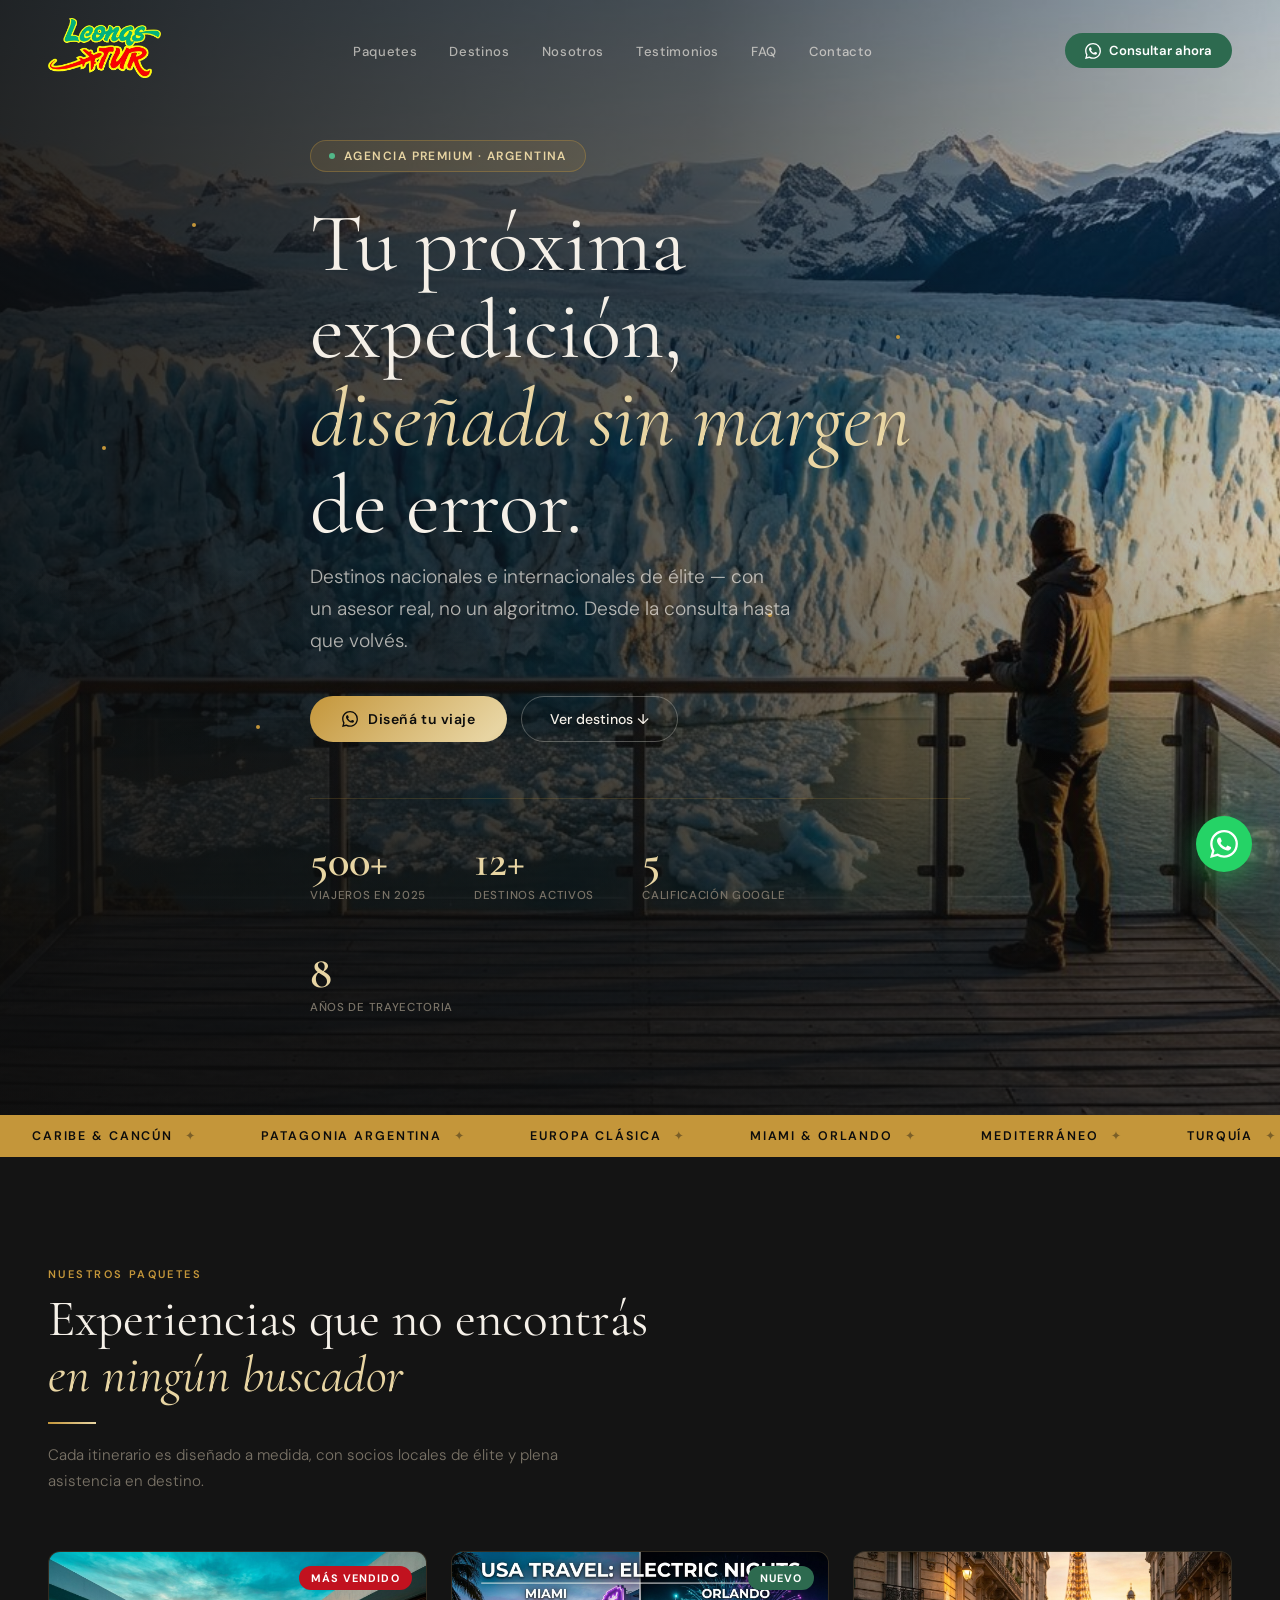
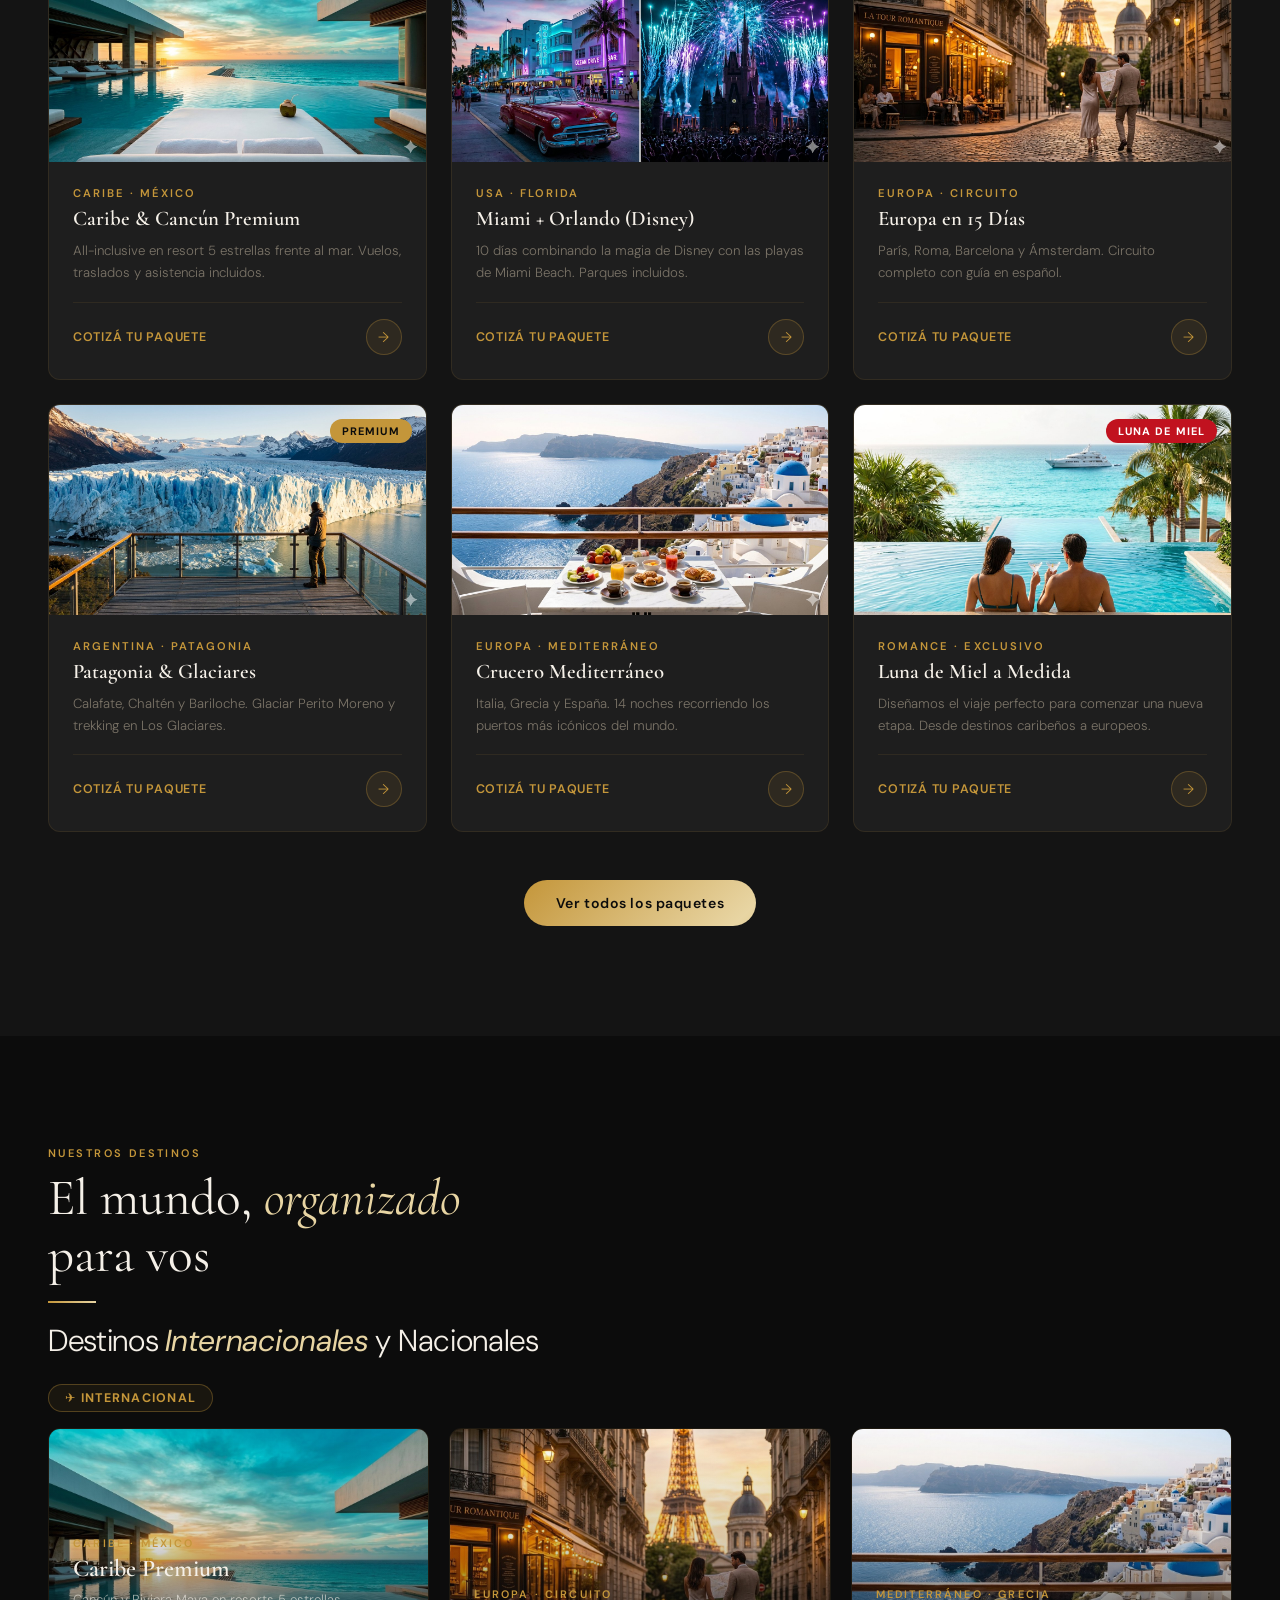
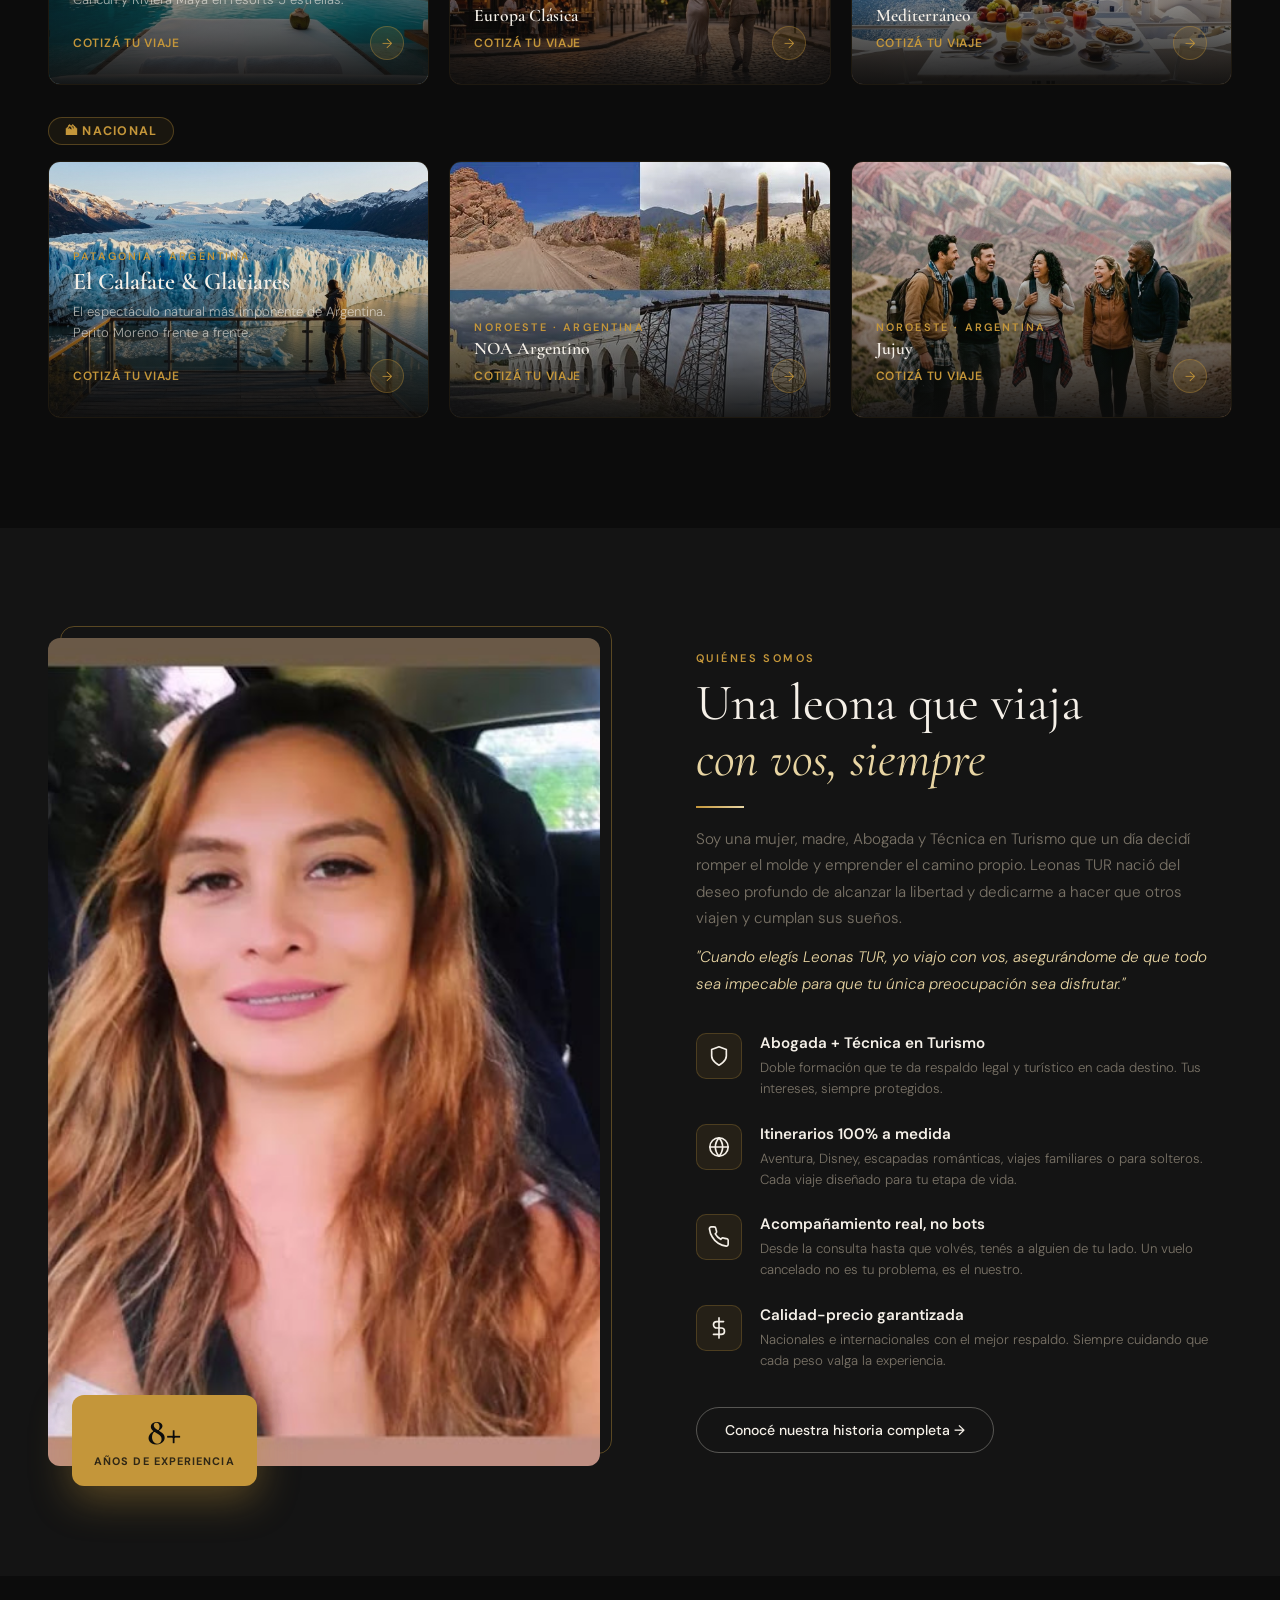
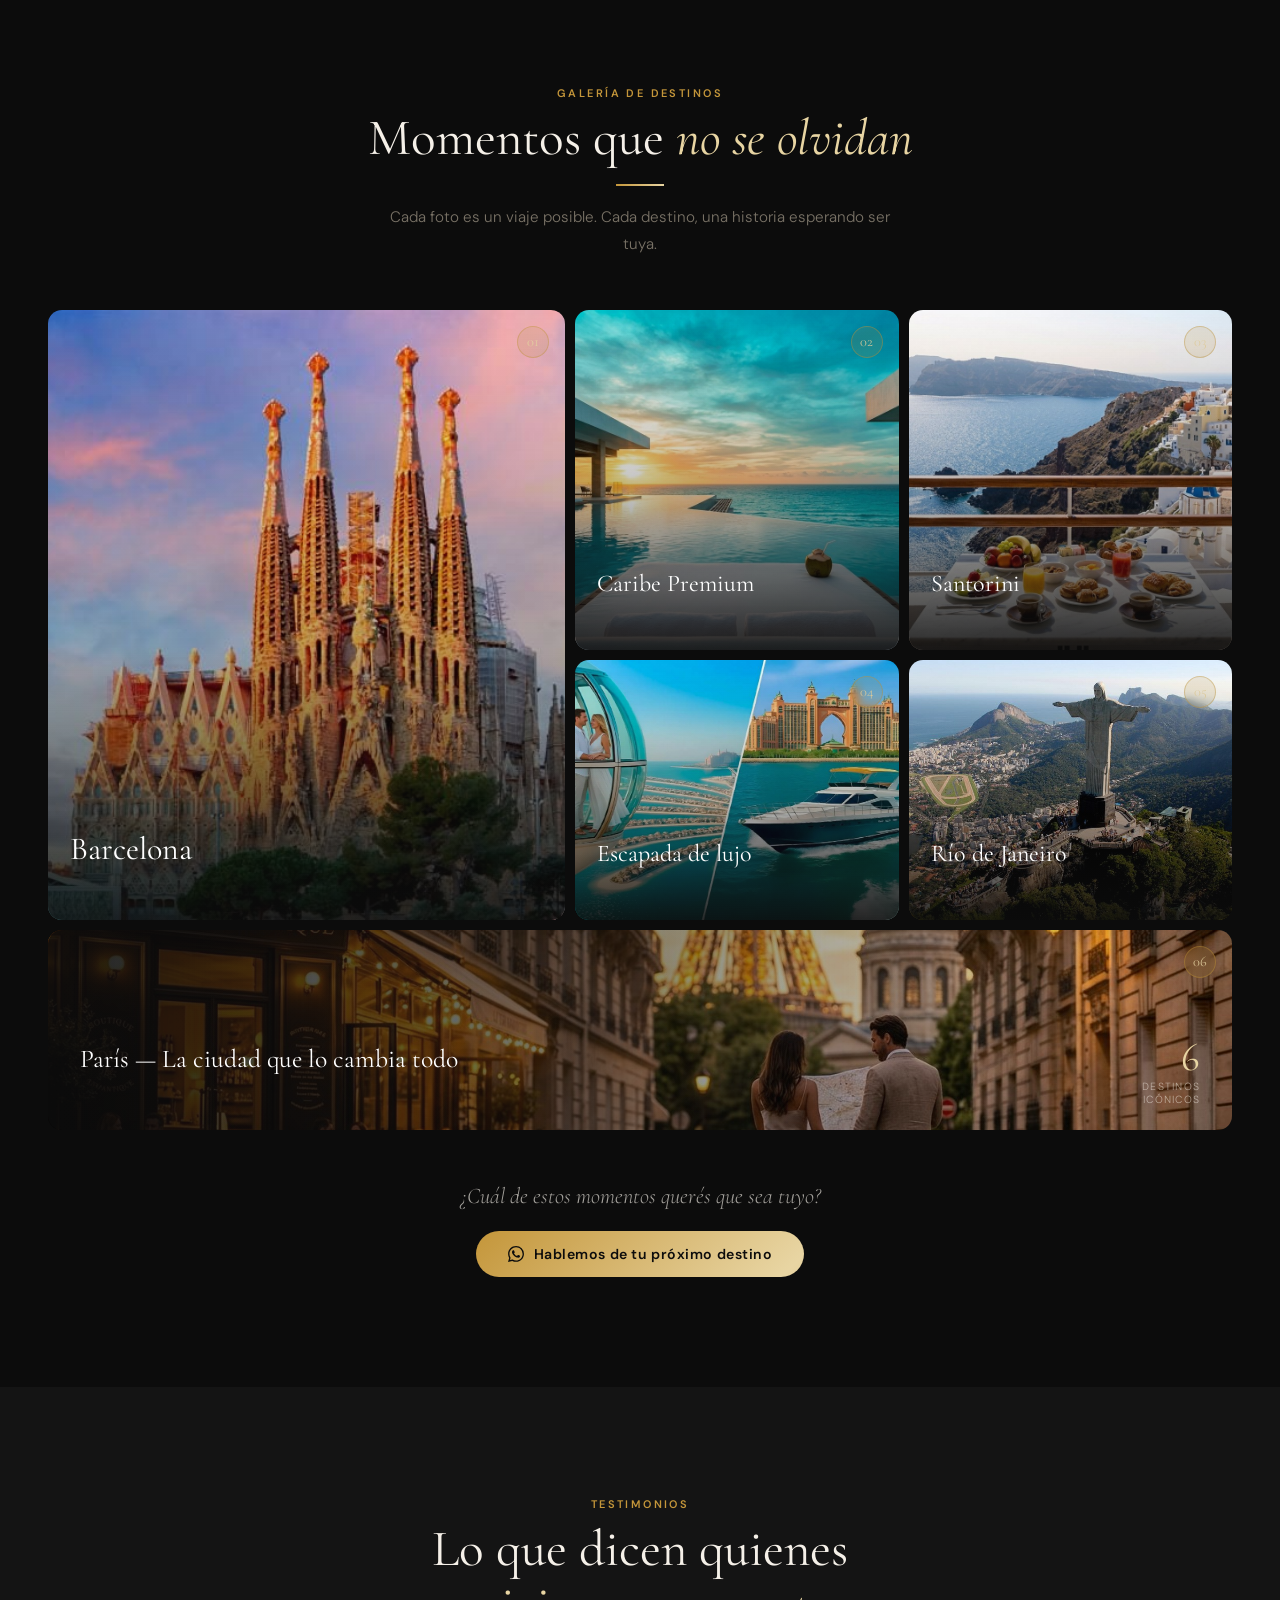
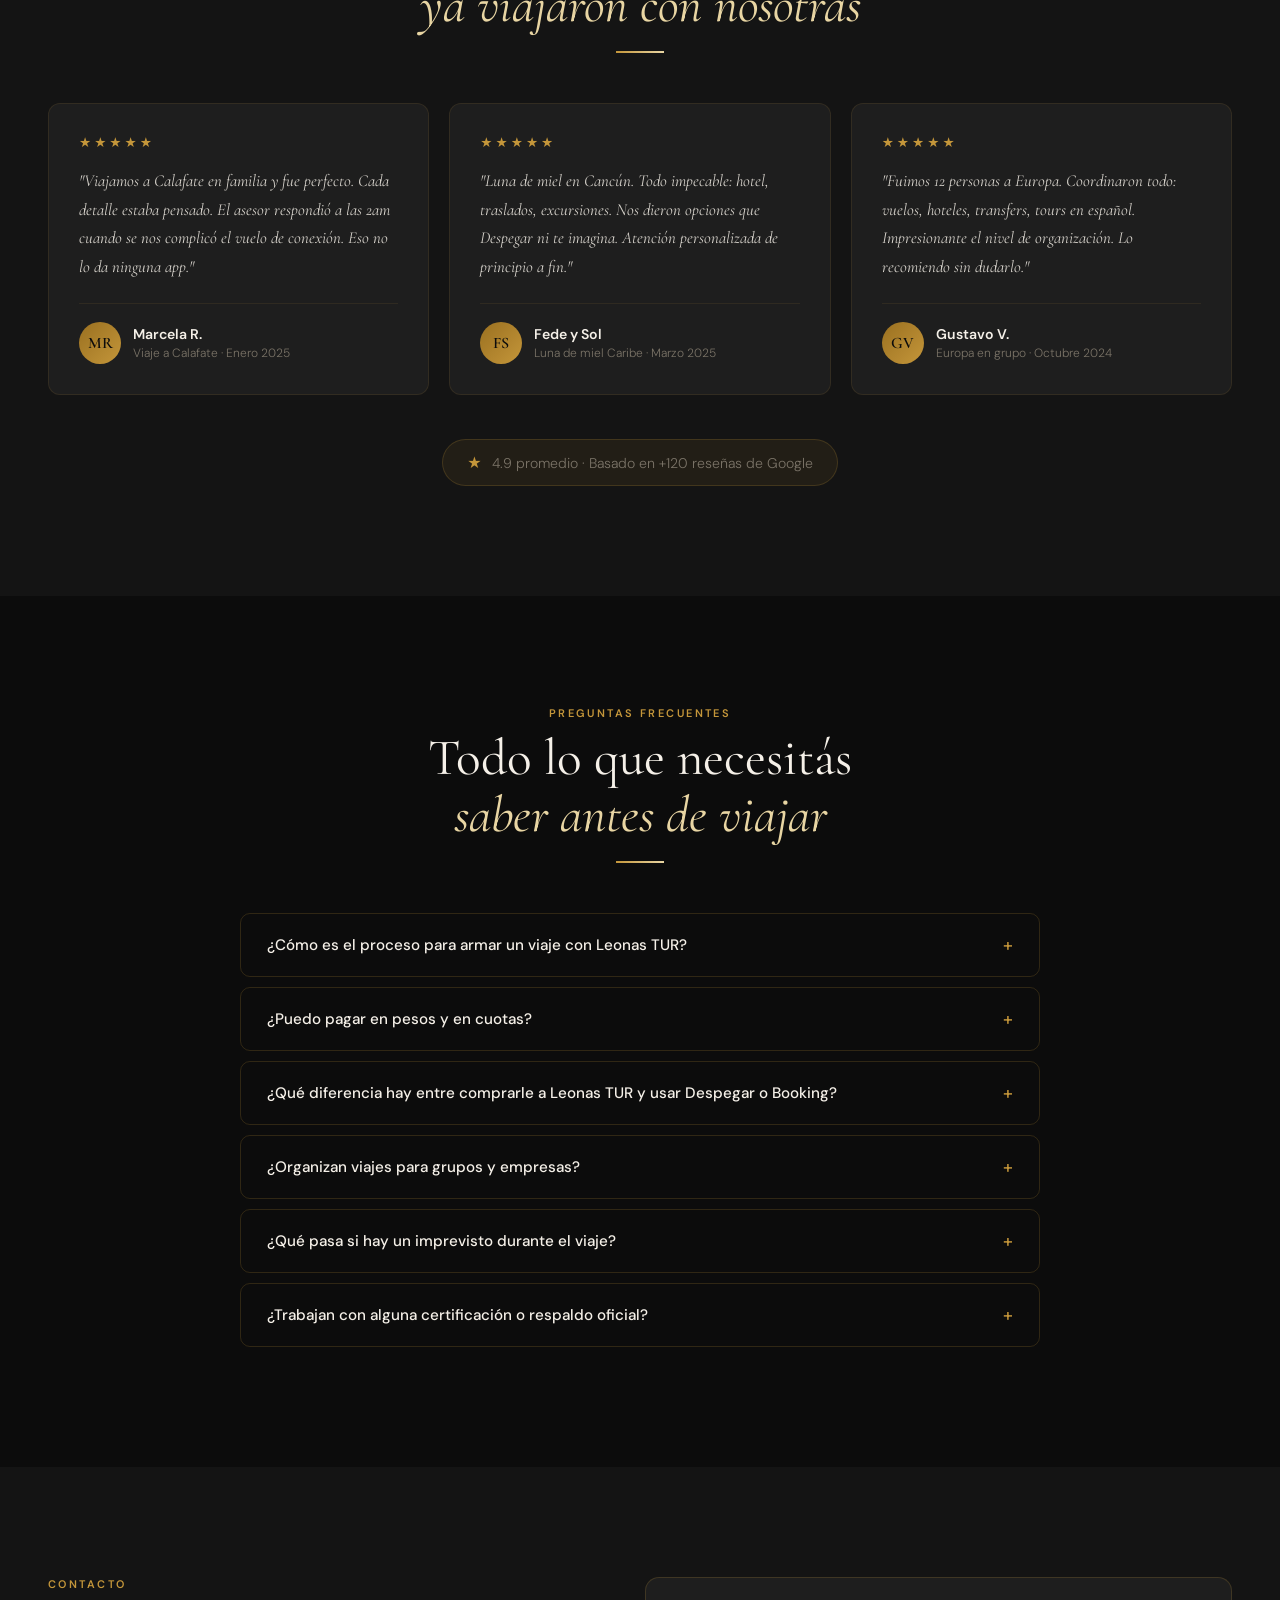
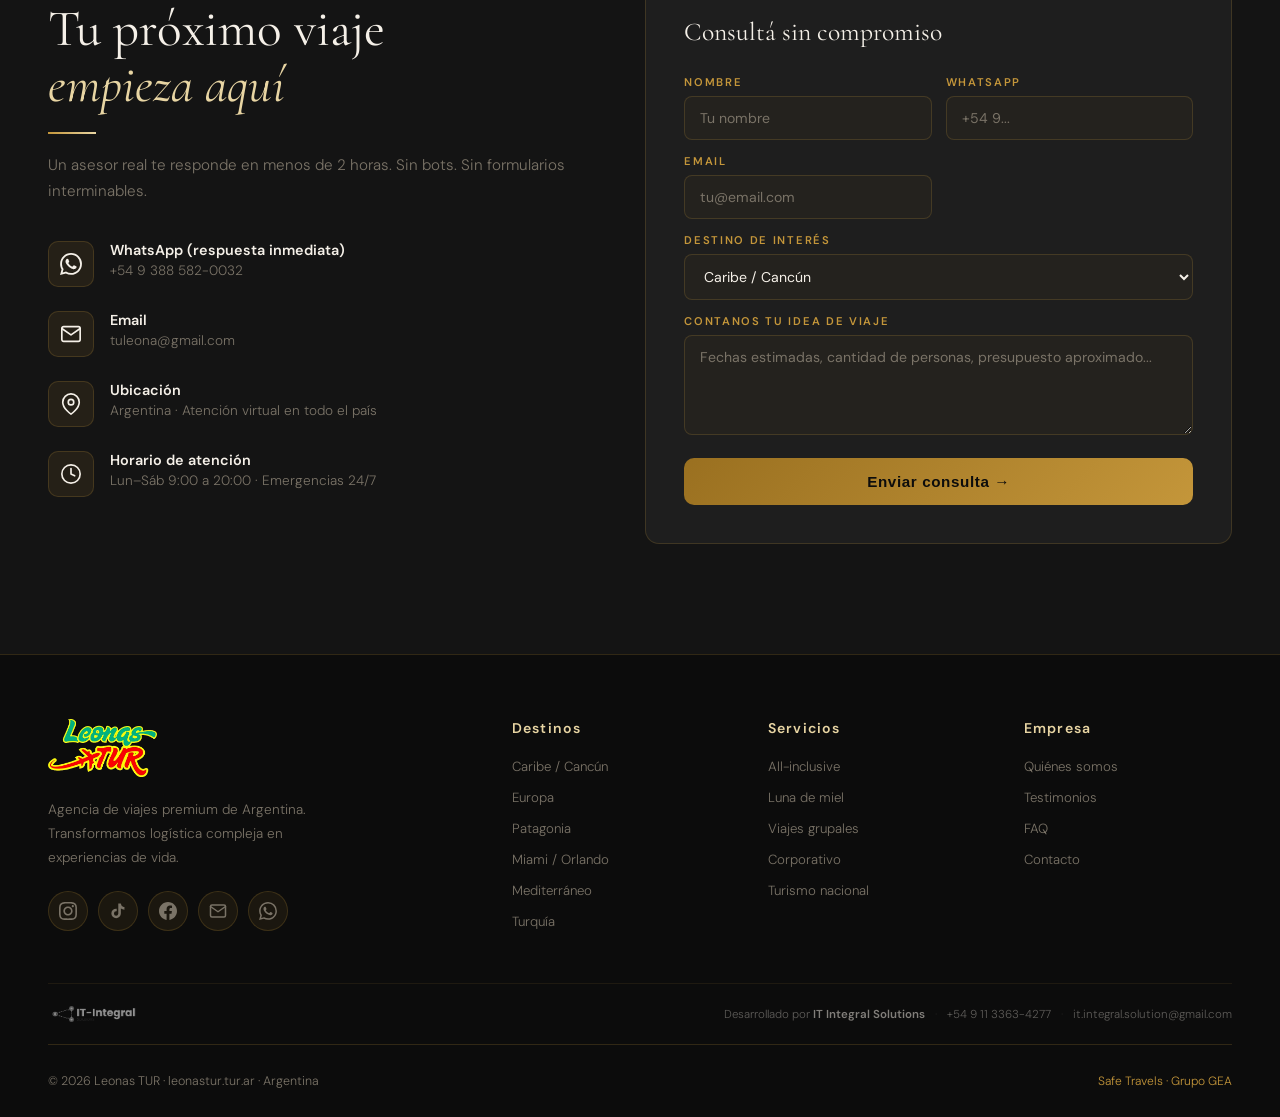
==== index.html @ 897a33dc "Destinos: renombrar Salta a NOA Argentino" ====
<!DOCTYPE html>
<html lang="es">
<head>
<meta charset="UTF-8"/>
<meta name="viewport" content="width=device-width,initial-scale=1.0"/>
<title>Leonas TUR | Agencia de Viajes Premium</title>
<link rel="preconnect" href="https://fonts.googleapis.com">
<link href="https://fonts.googleapis.com/css2?family=Cormorant+Garamond:ital,wght@0,400;0,600;1,400&family=DM+Sans:wght@300;400;500;600&display=swap" rel="stylesheet"/>
<link rel="stylesheet" href="css/style.css"/>
<!-- ═══════════════════════════════════════════════════════════
     GOOGLE ANALYTICS 4
     1. Creá tu propiedad en analytics.google.com
     2. Reemplazá G-XXXXXXXXXX con tu Measurement ID (aparece en
        Admin > Data Streams > Web > Measurement ID)
═══════════════════════════════════════════════════════════ -->
<script async src="https://www.googletagmanager.com/gtag/js?id=G-XXXXXXXXXX"></script>
<script>
  window.dataLayer = window.dataLayer || [];
  function gtag(){dataLayer.push(arguments);}
  gtag('js', new Date());
  gtag('config', 'G-XXXXXXXXXX', {
    page_title: 'Leonas TUR | Agencia de Viajes Premium',
    send_page_view: true,
    linker: { domains: ['wa.me'] }
  });
</script>
</head>
<body>

<!-- NAV -->
<nav id="nav">
  <div class="container">
    <div class="nav-in">
      <a href="#hero" class="nav-logo">
        <img src="assets/images/logo.png" alt="Leonas TUR"/>
      </a>
      <ul class="nav-links">
        <li><a href="#paquetes">Paquetes</a></li>
        <li><a href="#destinos">Destinos</a></li>
        <li><a href="#nosotros">Nosotros</a></li>
        <li><a href="#testimonios">Testimonios</a></li>
        <li><a href="#faq">FAQ</a></li>
        <li><a href="#contacto">Contacto</a></li>
      </ul>
      <a href="https://wa.me/5493885820032" class="nav-wa" target="_blank" onclick="return openWhatsApp('', 'nav')">
        <svg width="16" height="16" viewBox="0 0 24 24" fill="currentColor"><path d="M17.472 14.382c-.297-.149-1.758-.867-2.03-.967-.273-.099-.471-.148-.67.15-.197.297-.767.966-.94 1.164-.173.199-.347.223-.644.075-.297-.15-1.255-.463-2.39-1.475-.883-.788-1.48-1.761-1.653-2.059-.173-.297-.018-.458.13-.606.134-.133.298-.347.446-.52.149-.174.198-.298.298-.497.099-.198.05-.371-.025-.52-.075-.149-.669-1.612-.916-2.207-.242-.579-.487-.5-.669-.51-.173-.008-.371-.01-.57-.01-.198 0-.52.074-.792.372-.272.297-1.04 1.016-1.04 2.479 0 1.462 1.065 2.875 1.213 3.074.149.198 2.096 3.2 5.077 4.487.709.306 1.262.489 1.694.625.712.227 1.36.195 1.871.118.571-.085 1.758-.719 2.006-1.413.248-.694.248-1.289.173-1.413-.074-.124-.272-.198-.57-.347m-5.421 7.403h-.004a9.87 9.87 0 01-5.031-1.378l-.361-.214-3.741.982.998-3.648-.235-.374a9.86 9.86 0 01-1.51-5.26c.001-5.45 4.436-9.884 9.888-9.884 2.64 0 5.122 1.03 6.988 2.898a9.825 9.825 0 012.893 6.994c-.003 5.45-4.437 9.884-9.885 9.884m8.413-18.297A11.815 11.815 0 0012.05 0C5.495 0 .16 5.335.157 11.892c0 2.096.547 4.142 1.588 5.945L.057 24l6.305-1.654a11.882 11.882 0 005.683 1.448h.005c6.554 0 11.89-5.335 11.893-11.893a11.821 11.821 0 00-3.48-8.413Z"/></svg>
        Consultar ahora
      </a>
      <div class="burger" onclick="toggleMenu()"><span></span><span></span><span></span></div>
    </div>
  </div>
</nav>

<!-- HERO -->
<section id="hero">
  <div class="hero-bg">
    <img src="assets/images/hero/perito-moreno.png" alt="Glaciar Perito Moreno, Patagonia"/>
  </div>
  <div class="hero-veil"></div>
  <div class="hero-veil2"></div>

  <!-- Decorative particles -->
  <div class="hero-particle" style="top:20%;left:15%;--dur:5s;--delay:0s;"></div>
  <div class="hero-particle" style="top:40%;left:8%;--dur:7s;--delay:1s;"></div>
  <div class="hero-particle" style="top:65%;left:20%;--dur:6s;--delay:2s;"></div>
  <div class="hero-particle" style="top:30%;left:70%;--dur:8s;--delay:0.5s;"></div>
  <div class="hero-particle" style="top:55%;left:60%;--dur:5.5s;--delay:3s;"></div>
  <div class="container">
    <div class="hero-content">
      <div class="hero-badge fade-up">
        <span class="badge-dot"></span>
        Agencia premium · Argentina
      </div>
      <h1 class="hero-title fade-up d1">
        Tu próxima expedición,<br><em>diseñada sin margen</em><br>de error.
      </h1>
      <p class="hero-slogan fade-up d2">
        Destinos nacionales e internacionales de élite — con un asesor real, no un algoritmo. Desde la consulta hasta que volvés.
      </p>
      <div class="hero-btns fade-up d3">
        <a href="https://wa.me/5493885820032" class="btn-gold" target="_blank" onclick="return openWhatsApp('Hola! Quiero diseñar mi viaje', 'hero')">
          <svg width="16" height="16" viewBox="0 0 24 24" fill="currentColor"><path d="M17.472 14.382c-.297-.149-1.758-.867-2.03-.967-.273-.099-.471-.148-.67.15-.197.297-.767.966-.94 1.164-.173.199-.347.223-.644.075-.297-.15-1.255-.463-2.39-1.475-.883-.788-1.48-1.761-1.653-2.059-.173-.297-.018-.458.13-.606.134-.133.298-.347.446-.52.149-.174.198-.298.298-.497.099-.198.05-.371-.025-.52-.075-.149-.669-1.612-.916-2.207-.242-.579-.487-.5-.669-.51-.173-.008-.371-.01-.57-.01-.198 0-.52.074-.792.372-.272.297-1.04 1.016-1.04 2.479 0 1.462 1.065 2.875 1.213 3.074.149.198 2.096 3.2 5.077 4.487.709.306 1.262.489 1.694.625.712.227 1.36.195 1.871.118.571-.085 1.758-.719 2.006-1.413.248-.694.248-1.289.173-1.413-.074-.124-.272-.198-.57-.347m-5.421 7.403h-.004a9.87 9.87 0 01-5.031-1.378l-.361-.214-3.741.982.998-3.648-.235-.374a9.86 9.86 0 01-1.51-5.26c.001-5.45 4.436-9.884 9.888-9.884 2.64 0 5.122 1.03 6.988 2.898a9.825 9.825 0 012.893 6.994c-.003 5.45-4.437 9.884-9.885 9.884m8.413-18.297A11.815 11.815 0 0012.05 0C5.495 0 .16 5.335.157 11.892c0 2.096.547 4.142 1.588 5.945L.057 24l6.305-1.654a11.882 11.882 0 005.683 1.448h.005c6.554 0 11.89-5.335 11.893-11.893a11.821 11.821 0 00-3.48-8.413Z"/></svg>
          Diseñá tu viaje
        </a>
        <a href="#destinos" class="btn-ghost">Ver destinos &darr;</a>
      </div>
      <div class="hero-stats fade-up d4">
        <div><div class="stat-n">500+</div><div class="stat-l">Viajeros en 2025</div></div>
        <div><div class="stat-n">12+</div><div class="stat-l">Destinos activos</div></div>
        <div><div class="stat-n">4.9</div><div class="stat-l">Calificación Google</div></div>
        <div><div class="stat-n">8</div><div class="stat-l">Años de trayectoria</div></div>
      </div>
    </div>
  </div>
</section>

<!-- TICKER -->
<div class="ticker-wrap" aria-hidden="true">
  <div class="ticker-inner">
    <span class="ticker-item">Caribe &amp; Cancún <span class="ticker-sep">✦</span></span>
    <span class="ticker-item">Patagonia Argentina <span class="ticker-sep">✦</span></span>
    <span class="ticker-item">Europa Clásica <span class="ticker-sep">✦</span></span>
    <span class="ticker-item">Miami &amp; Orlando <span class="ticker-sep">✦</span></span>
    <span class="ticker-item">Mediterráneo <span class="ticker-sep">✦</span></span>
    <span class="ticker-item">Turquía <span class="ticker-sep">✦</span></span>
    <span class="ticker-item">Salta &amp; NOA <span class="ticker-sep">✦</span></span>
    <span class="ticker-item">Luna de miel <span class="ticker-sep">✦</span></span>
    <span class="ticker-item">Caribe &amp; Cancún <span class="ticker-sep">✦</span></span>
    <span class="ticker-item">Patagonia Argentina <span class="ticker-sep">✦</span></span>
    <span class="ticker-item">Europa Clásica <span class="ticker-sep">✦</span></span>
    <span class="ticker-item">Miami &amp; Orlando <span class="ticker-sep">✦</span></span>
    <span class="ticker-item">Mediterráneo <span class="ticker-sep">✦</span></span>
    <span class="ticker-item">Turquía <span class="ticker-sep">✦</span></span>
    <span class="ticker-item">Salta &amp; NOA <span class="ticker-sep">✦</span></span>
    <span class="ticker-item">Luna de miel <span class="ticker-sep">✦</span></span>
  </div>
</div>

<!-- PAQUETES -->
<section id="paquetes">
  <div class="container">
    <div class="fade-up">
      <span class="eyebrow">Nuestros paquetes</span>
      <h2 class="sec-title">Experiencias que no encontrás<br><em>en ningún buscador</em></h2>
      <div class="gold-line"></div>
      <p class="sec-sub">Cada itinerario es diseñado a medida, con socios locales de élite y plena asistencia en destino.</p>
    </div>
    <div class="pkg-grid">

      <div class="pkg-card fade-up d1">
        <div class="pkg-img">
          <img src="assets/images/paquetes/paquete-caribe.png" alt="Caribe Cancún"/>
          <div class="pkg-top-line"></div>
          <div class="pkg-badge badge-hot">Más vendido</div>
        </div>
        <div class="pkg-body">
          <div class="pkg-region">Caribe · México</div>
          <div class="pkg-name">Caribe &amp; Cancún Premium</div>
          <div class="pkg-desc">All-inclusive en resort 5 estrellas frente al mar. Vuelos, traslados y asistencia incluidos.</div>
          <div class="pkg-footer">
            <span class="pkg-cta-label">Cotizá tu paquete</span>
            <div class="pkg-link" onclick="document.getElementById('contacto').scrollIntoView({behavior:'smooth'})">→</div>
          </div>
        </div>
      </div>

      <div class="pkg-card fade-up d2">
        <div class="pkg-img">
          <img src="assets/images/paquetes/paquete-miami-orlando.png" alt="Miami Orlando"/>
          <div class="pkg-top-line"></div>
          <div class="pkg-badge badge-new">Nuevo</div>
        </div>
        <div class="pkg-body">
          <div class="pkg-region">USA · Florida</div>
          <div class="pkg-name">Miami + Orlando (Disney)</div>
          <div class="pkg-desc">10 días combinando la magia de Disney con las playas de Miami Beach. Parques incluidos.</div>
          <div class="pkg-footer">
            <span class="pkg-cta-label">Cotizá tu paquete</span>
            <div class="pkg-link" onclick="document.getElementById('contacto').scrollIntoView({behavior:'smooth'})">→</div>
          </div>
        </div>
      </div>

      <div class="pkg-card fade-up d3">
        <div class="pkg-img">
          <img src="assets/images/paquetes/paquete-europa.png" alt="Europa París"/>
          <div class="pkg-top-line"></div>
        </div>
        <div class="pkg-body">
          <div class="pkg-region">Europa · Circuito</div>
          <div class="pkg-name">Europa en 15 Días</div>
          <div class="pkg-desc">París, Roma, Barcelona y Ámsterdam. Circuito completo con guía en español.</div>
          <div class="pkg-footer">
            <span class="pkg-cta-label">Cotizá tu paquete</span>
            <div class="pkg-link" onclick="document.getElementById('contacto').scrollIntoView({behavior:'smooth'})">→</div>
          </div>
        </div>
      </div>

      <div class="pkg-card fade-up">
        <div class="pkg-img">
          <img src="assets/images/paquetes/paquete-patagonia.png" alt="Patagonia Calafate"/>
          <div class="pkg-top-line"></div>
          <div class="pkg-badge badge-prem">Premium</div>
        </div>
        <div class="pkg-body">
          <div class="pkg-region">Argentina · Patagonia</div>
          <div class="pkg-name">Patagonia &amp; Glaciares</div>
          <div class="pkg-desc">Calafate, Chaltén y Bariloche. Glaciar Perito Moreno y trekking en Los Glaciares.</div>
          <div class="pkg-footer">
            <span class="pkg-cta-label">Cotizá tu paquete</span>
            <div class="pkg-link" onclick="document.getElementById('contacto').scrollIntoView({behavior:'smooth'})">→</div>
          </div>
        </div>
      </div>

      <div class="pkg-card fade-up d2">
        <div class="pkg-img">
          <img src="assets/images/paquetes/paquete-mediterraneo.png" alt="Crucero Mediterráneo Santorini"/>
          <div class="pkg-top-line"></div>
        </div>
        <div class="pkg-body">
          <div class="pkg-region">Europa · Mediterráneo</div>
          <div class="pkg-name">Crucero Mediterráneo</div>
          <div class="pkg-desc">Italia, Grecia y España. 14 noches recorriendo los puertos más icónicos del mundo.</div>
          <div class="pkg-footer">
            <span class="pkg-cta-label">Cotizá tu paquete</span>
            <div class="pkg-link" onclick="document.getElementById('contacto').scrollIntoView({behavior:'smooth'})">→</div>
          </div>
        </div>
      </div>

      <div class="pkg-card fade-up d3">
        <div class="pkg-img">
          <img src="assets/images/paquetes/paquete-luna-de-miel.png" alt="Luna de miel Caribe"/>
          <div class="pkg-top-line"></div>
          <div class="pkg-badge badge-hot">Luna de miel</div>
        </div>
        <div class="pkg-body">
          <div class="pkg-region">Romance · Exclusivo</div>
          <div class="pkg-name">Luna de Miel a Medida</div>
          <div class="pkg-desc">Diseñamos el viaje perfecto para comenzar una nueva etapa. Desde destinos caribeños a europeos.</div>
          <div class="pkg-footer">
            <span class="pkg-cta-label">Cotizá tu paquete</span>
            <div class="pkg-link" onclick="document.getElementById('contacto').scrollIntoView({behavior:'smooth'})">→</div>
          </div>
        </div>
      </div>

    </div>
    <div style="text-align:center;margin-top:48px;" class="fade-up">
      <a href="https://wa.me/5493885820032" class="btn-gold" target="_blank" onclick="return openWhatsApp('Quiero ver más paquetes', 'paquetes')">Ver todos los paquetes</a>
    </div>
  </div>
</section>

<!-- DESTINOS -->
<section id="destinos">
  <div class="container">
    <div class="fade-up">
      <span class="eyebrow">Nuestros destinos</span>
      <h2 class="sec-title">El mundo, <em>organizado</em><br>para vos</h2>
      <div class="gold-line"></div>
    </div>
    <div class="dest-intro fade-up">
      <h3 class="dest-main-title">Destinos <em>Internacionales</em> y Nacionales</h3>
    </div>
    <div class="dest-section-label fade-up">
      <span class="dest-label-tag">✈ Internacional</span>
    </div>
    <div class="dest-grid fade-up">

      <!-- FILA 1: Internacional -->
      <div class="dc">
        <img class="dc-img" src="assets/images/destinos/caribe.png" alt="Caribe Cancún"/>
        <div class="dc-ov">
          <div class="dc-region">Caribe · México</div>
          <div class="dc-name">Caribe Premium</div>
          <div class="dc-desc">Cancún y Riviera Maya en resorts 5 estrellas.</div>
          <div class="dc-bot">
            <span class="dc-cta-label">Cotizá tu viaje</span>
            <div class="dc-arr">→</div>
          </div>
        </div>
      </div>
      <div class="dc">
        <img class="dc-img" src="assets/images/destinos/europa.png" alt="Europa París"/>
        <div class="dc-ov">
          <div class="dc-region">Europa · Circuito</div>
          <div class="dc-name">Europa Clásica</div>
          <div class="dc-desc">París, Roma, Barcelona. Guía en español.</div>
          <div class="dc-bot">
            <span class="dc-cta-label">Cotizá tu viaje</span>
            <div class="dc-arr">→</div>
          </div>
        </div>
      </div>
      <div class="dc">
        <img class="dc-img" src="assets/images/destinos/mediterraneo.png" alt="Mediterráneo Santorini"/>
        <div class="dc-ov">
          <div class="dc-region">Mediterráneo · Grecia</div>
          <div class="dc-name">Mediterráneo</div>
          <div class="dc-desc">Santorini, Atenas y las islas griegas.</div>
          <div class="dc-bot">
            <span class="dc-cta-label">Cotizá tu viaje</span>
            <div class="dc-arr">→</div>
          </div>
        </div>
      </div>

    </div>
    <div class="dest-section-label fade-up" style="margin-top:32px;">
      <span class="dest-label-tag">🏔 Nacional</span>
    </div>
    <div class="dest-grid fade-up">
      <!-- FILA 2: Nacional -->
      <div class="dc">
        <img class="dc-img" src="assets/images/destinos/calafate.png" alt="El Calafate Glaciares"/>
        <div class="dc-ov">
          <div class="dc-region">Patagonia · Argentina</div>
          <div class="dc-name">El Calafate &amp; Glaciares</div>
          <div class="dc-desc">El espectáculo natural más imponente de Argentina. Perito Moreno frente a frente.</div>
          <div class="dc-bot">
            <span class="dc-cta-label">Cotizá tu viaje</span>
            <div class="dc-arr">→</div>
          </div>
        </div>
      </div>
      <div class="dc">
        <img class="dc-img" src="assets/images/destinos/salta.png" alt="Salta"/>
        <div class="dc-ov">
          <div class="dc-region">Noroeste · Argentina</div>
          <div class="dc-name">NOA Argentino</div>
          <div class="dc-desc">Quebradas, viñedos de altura, ciudades coloniales y el Tren a las Nubes.</div>
          <div class="dc-bot">
            <span class="dc-cta-label">Cotizá tu viaje</span>
            <div class="dc-arr">→</div>
          </div>
        </div>
      </div>
      <div class="dc">
        <img class="dc-img" src="assets/images/destinos/jujuy.png" alt="Jujuy Quebrada de Humahuaca"/>
        <div class="dc-ov">
          <div class="dc-region">Noroeste · Argentina</div>
          <div class="dc-name">Jujuy</div>
          <div class="dc-desc">Quebrada de Humahuaca, Purmamarca y las Salinas Grandes. Patrimonio UNESCO.</div>
          <div class="dc-bot">
            <span class="dc-cta-label">Cotizá tu viaje</span>
            <div class="dc-arr">→</div>
          </div>
        </div>
      </div>

    </div>
  </div>
</section>

<!-- NOSOTROS -->
<section id="nosotros">
  <div class="container">
    <div class="about-grid">
      <div class="about-img-wrap fade-up">
        <img class="about-img" src="assets/images/equipo/euge-real.png" alt="Fundadora de Leonas TUR"/>
        <div class="about-frame"></div>
        <div class="about-badge">
          <div class="about-badge-n">8+</div>
          <div class="about-badge-l">Años de experiencia</div>
        </div>
      </div>
      <div class="about-content fade-up d2">
        <span class="eyebrow">Quiénes Somos</span>
        <h2 class="sec-title">Una leona que viaja<br><em>con vos, siempre</em></h2>
        <div class="gold-line"></div>
        <p class="sec-sub">Soy una mujer, madre, Abogada y Técnica en Turismo que un día decidí romper el molde y emprender el camino propio. Leonas TUR nació del deseo profundo de alcanzar la libertad y dedicarme a hacer que otros viajen y cumplan sus sueños.</p>
        <p class="sec-sub" style="margin-top:12px;font-style:italic;color:var(--gold-lt);">"Cuando elegís Leonas TUR, yo viajo con vos, asegurándome de que todo sea impecable para que tu única preocupación sea disfrutar."</p>
        <div class="about-items">
          <div class="about-item">
            <div class="about-icon"><svg xmlns="http://www.w3.org/2000/svg" width="22" height="22" viewBox="0 0 24 24" fill="none" stroke="currentColor" stroke-width="1.8" stroke-linecap="round" stroke-linejoin="round"><path d="M12 22s8-4 8-10V5l-8-3-8 3v7c0 6 8 10 8 10z"/></svg></div>
            <div>
              <div class="about-it">Abogada + Técnica en Turismo</div>
              <div class="about-id">Doble formación que te da respaldo legal y turístico en cada destino. Tus intereses, siempre protegidos.</div>
            </div>
          </div>
          <div class="about-item">
            <div class="about-icon"><svg xmlns="http://www.w3.org/2000/svg" width="22" height="22" viewBox="0 0 24 24" fill="none" stroke="currentColor" stroke-width="1.8" stroke-linecap="round" stroke-linejoin="round"><circle cx="12" cy="12" r="10"/><line x1="2" y1="12" x2="22" y2="12"/><path d="M12 2a15.3 15.3 0 014 10 15.3 15.3 0 01-4 10 15.3 15.3 0 01-4-10 15.3 15.3 0 014-10z"/></svg></div>
            <div>
              <div class="about-it">Itinerarios 100% a medida</div>
              <div class="about-id">Aventura, Disney, escapadas románticas, viajes familiares o para solteros. Cada viaje diseñado para tu etapa de vida.</div>
            </div>
          </div>
          <div class="about-item">
            <div class="about-icon"><svg xmlns="http://www.w3.org/2000/svg" width="22" height="22" viewBox="0 0 24 24" fill="none" stroke="currentColor" stroke-width="1.8" stroke-linecap="round" stroke-linejoin="round"><path d="M22 16.92v3a2 2 0 01-2.18 2 19.79 19.79 0 01-8.63-3.07A19.5 19.5 0 014.69 12 19.79 19.79 0 011.6 3.45 2 2 0 013.58 1h3a2 2 0 012 1.72 12.84 12.84 0 00.7 2.81 2 2 0 01-.45 2.11L7.91 8.5a16 16 0 006 6l.92-.92a2 2 0 012.11-.45 12.84 12.84 0 002.81.7A2 2 0 0122 16a2 2 0 010 .92z"/></svg></div>
            <div>
              <div class="about-it">Acompañamiento real, no bots</div>
              <div class="about-id">Desde la consulta hasta que volvés, tenés a alguien de tu lado. Un vuelo cancelado no es tu problema, es el nuestro.</div>
            </div>
          </div>
          <div class="about-item">
            <div class="about-icon"><svg xmlns="http://www.w3.org/2000/svg" width="22" height="22" viewBox="0 0 24 24" fill="none" stroke="currentColor" stroke-width="1.8" stroke-linecap="round" stroke-linejoin="round"><line x1="12" y1="1" x2="12" y2="23"/><path d="M17 5H9.5a3.5 3.5 0 000 7h5a3.5 3.5 0 010 7H6"/></svg></div>
            <div>
              <div class="about-it">Calidad-precio garantizada</div>
              <div class="about-id">Nacionales e internacionales con el mejor respaldo. Siempre cuidando que cada peso valga la experiencia.</div>
            </div>
          </div>
        </div>
        <div style="margin-top:36px;">
          <a href="nosotros.html" class="btn-ghost">Conocé nuestra historia completa &rarr;</a>
        </div>
      </div>
    </div>
  </div>
</section>

<!-- GALERIA -->
<section id="galeria">
  <div class="container">
    <div class="fade-up" style="text-align:center;">
      <span class="eyebrow">Galería de destinos</span>
      <h2 class="sec-title">Momentos que <em>no se olvidan</em></h2>
      <div class="gold-line center"></div>
      <p class="sec-sub" style="margin:0 auto;text-align:center;">Cada foto es un viaje posible. Cada destino, una historia esperando ser tuya.</p>
    </div>

    <div class="gal-bento fade-up">

      <!-- CELL 1: HERO — Barcelona Sagrada Família -->
      <div class="gal-cell">
        <img class="gal-img" src="assets/images/galeria/barcelona.jpg"
             alt="Barcelona — Sagrada Família, España" loading="lazy"/>
        <div class="gal-num">01</div>
        <div class="gal-ov">
          <div>
            <div class="gal-tag">Europa · España</div>
            <div class="gal-name">Barcelona</div>
            <div class="gal-tagline">La Sagrada Família de Gaudí, el Barrio Gótico y la Barceloneta. Arte, historia y vida mediterránea en una sola ciudad.</div>
            <button class="gal-cta" onclick="document.getElementById('contacto').scrollIntoView({behavior:'smooth'})">
              Quiero conocer Barcelona <svg width="13" height="13" viewBox="0 0 24 24" fill="none" stroke="currentColor" stroke-width="2.5" stroke-linecap="round" stroke-linejoin="round"><path d="M5 12h14M12 5l7 7-7 7"/></svg>
            </button>
          </div>
        </div>
      </div>

      <!-- CELL 2: Caribe resort -->
      <div class="gal-cell">
        <img class="gal-img" src="assets/images/galeria/caribe.jpg"
             alt="Caribe — Resort todo incluido, Cancún" loading="lazy"/>
        <div class="gal-num">02</div>
        <div class="gal-ov">
          <div>
            <div class="gal-tag">Caribe · México</div>
            <div class="gal-name">Caribe Premium</div>
            <div class="gal-tagline">Aguas turquesas, sol sin filtro y resort 5 estrellas. El descanso que te merecés.</div>
            <button class="gal-cta" onclick="document.getElementById('contacto').scrollIntoView({behavior:'smooth'})">
              Ver paquetes Caribe <svg width="13" height="13" viewBox="0 0 24 24" fill="none" stroke="currentColor" stroke-width="2.5" stroke-linecap="round" stroke-linejoin="round"><path d="M5 12h14M12 5l7 7-7 7"/></svg>
            </button>
          </div>
        </div>
      </div>

      <!-- CELL 3: Santorini -->
      <div class="gal-cell">
        <img class="gal-img" src="assets/images/galeria/santorini.jpg"
             alt="Santorini — Desayuno con vista al Egeo, Grecia" loading="lazy"/>
        <div class="gal-num">03</div>
        <div class="gal-ov">
          <div>
            <div class="gal-tag">Mediterráneo · Grecia</div>
            <div class="gal-name">Santorini</div>
            <div class="gal-tagline">Desayuno frente al Egeo, cúpulas azules y atardeceres que paran el tiempo.</div>
            <button class="gal-cta" onclick="document.getElementById('contacto').scrollIntoView({behavior:'smooth'})">
              Vivir Grecia <svg width="13" height="13" viewBox="0 0 24 24" fill="none" stroke="currentColor" stroke-width="2.5" stroke-linecap="round" stroke-linejoin="round"><path d="M5 12h14M12 5l7 7-7 7"/></svg>
            </button>
          </div>
        </div>
      </div>

      <!-- CELL 4: Caribbean infinity pool -->
      <div class="gal-cell">
        <img class="gal-img" src="assets/images/galeria/escapada-lujo.jpg"
             alt="Resort de lujo — Piscina infinita frente al mar" loading="lazy"/>
        <div class="gal-num">04</div>
        <div class="gal-ov">
          <div>
            <div class="gal-tag">Luna de miel · Todo incluido</div>
            <div class="gal-name">Escapada de lujo</div>
            <div class="gal-tagline">Piscina infinita, horizonte sin fin. Para los que saben que el lujo real es la paz.</div>
            <button class="gal-cta" onclick="document.getElementById('contacto').scrollIntoView({behavior:'smooth'})">
              Diseñar mi escapada <svg width="13" height="13" viewBox="0 0 24 24" fill="none" stroke="currentColor" stroke-width="2.5" stroke-linecap="round" stroke-linejoin="round"><path d="M5 12h14M12 5l7 7-7 7"/></svg>
            </button>
          </div>
        </div>
      </div>

      <!-- CELL 5: Río de Janeiro -->
      <div class="gal-cell">
        <img class="gal-img" src="assets/images/galeria/rio-de-janeiro.jpg"
             alt="Río de Janeiro — Cristo Redentor, Brasil" loading="lazy"/>
        <div class="gal-num">05</div>
        <div class="gal-ov">
          <div>
            <div class="gal-tag">Sudamérica · Brasil</div>
            <div class="gal-name">Río de Janeiro</div>
            <div class="gal-tagline">El Cristo Redentor sobre el Pan de Azúcar. Copacabana, Ipanema y el carnaval más famoso del mundo esperan.</div>
            <button class="gal-cta" onclick="document.getElementById('contacto').scrollIntoView({behavior:'smooth'})">
              Quiero ir a Río <svg width="13" height="13" viewBox="0 0 24 24" fill="none" stroke="currentColor" stroke-width="2.5" stroke-linecap="round" stroke-linejoin="round"><path d="M5 12h14M12 5l7 7-7 7"/></svg>
            </button>
          </div>
        </div>
      </div>

      <!-- CELL 6: París — Full width ribbon -->
      <div class="gal-cell">
        <img class="gal-img" src="assets/images/galeria/paris.jpg"
             alt="París — Torre Eiffel al atardecer, Europa" loading="lazy"/>
        <div class="gal-num">06</div>
        <div class="gal-ov">
          <div>
            <div class="gal-tag">Europa · Francia</div>
            <div class="gal-name">París — La ciudad que lo cambia todo</div>
            <div class="gal-tagline">Dicen que nadie sale igual de París. Nosotras nos encargamos de que llegues cuando el mundo está perfecto.</div>
            <button class="gal-cta" onclick="document.getElementById('contacto').scrollIntoView({behavior:'smooth'})">
              Diseñar mi viaje a Europa <svg width="13" height="13" viewBox="0 0 24 24" fill="none" stroke="currentColor" stroke-width="2.5" stroke-linecap="round" stroke-linejoin="round"><path d="M5 12h14M12 5l7 7-7 7"/></svg>
            </button>
          </div>
          <div style="flex-shrink:0;padding-left:24px;display:flex;align-items:center;">
            <div style="text-align:right;">
              <div style="font-family:var(--font-d);font-size:2.5rem;color:var(--gold-lt);line-height:1;font-weight:400;">6</div>
              <div style="font-size:0.65rem;color:rgba(245,240,232,0.55);letter-spacing:0.12em;text-transform:uppercase;margin-top:3px;">Destinos<br>icónicos</div>
            </div>
          </div>
        </div>
      </div>

    </div><!-- /gal-bento -->

    <!-- Bottom invitation -->
    <div class="fade-up" style="text-align:center;margin-top:52px;">
      <p style="font-family:var(--font-d);font-size:clamp(1.1rem,2vw,1.4rem);font-style:italic;color:rgba(245,240,232,0.65);margin-bottom:22px;">
        ¿Cuál de estos momentos querés que sea tuyo?
      </p>
      <a href="https://wa.me/5493885820032"
         class="btn-gold" target="_blank" rel="noopener" onclick="return openWhatsApp('Hola! Vi la galería y quiero saber más', 'galeria')"
         style="display:inline-flex;align-items:center;gap:10px;">
        <svg width="16" height="16" viewBox="0 0 24 24" fill="currentColor"><path d="M17.472 14.382c-.297-.149-1.758-.867-2.03-.967-.273-.099-.471-.148-.67.15-.197.297-.767.966-.94 1.164-.173.199-.347.223-.644.075-.297-.15-1.255-.463-2.39-1.475-.883-.788-1.48-1.761-1.653-2.059-.173-.297-.018-.458.13-.606.134-.133.298-.347.446-.52.149-.174.198-.298.298-.497.099-.198.05-.371-.025-.52-.075-.149-.669-1.612-.916-2.207-.242-.579-.487-.5-.669-.51-.173-.008-.371-.01-.57-.01-.198 0-.52.074-.792.372-.272.297-1.04 1.016-1.04 2.479 0 1.462 1.065 2.875 1.213 3.074.149.198 2.096 3.2 5.077 4.487.709.306 1.262.489 1.694.625.712.227 1.36.195 1.871.118.571-.085 1.758-.719 2.006-1.413.248-.694.248-1.289.173-1.413-.074-.124-.272-.198-.57-.347m-5.421 7.403h-.004a9.87 9.87 0 01-5.031-1.378l-.361-.214-3.741.982.998-3.648-.235-.374a9.86 9.86 0 01-1.51-5.26c.001-5.45 4.436-9.884 9.888-9.884 2.64 0 5.122 1.03 6.988 2.898a9.825 9.825 0 012.893 6.994c-.003 5.45-4.437 9.884-9.885 9.884m8.413-18.297A11.815 11.815 0 0012.05 0C5.495 0 .16 5.335.157 11.892c0 2.096.547 4.142 1.588 5.945L.057 24l6.305-1.654a11.882 11.882 0 005.683 1.448h.005c6.554 0 11.89-5.335 11.893-11.893a11.821 11.821 0 00-3.48-8.413Z"/></svg>
        Hablemos de tu próximo destino
      </a>
    </div>

  </div>
</section>

<!-- TESTIMONIOS -->
<section id="testimonios">
  <div class="container">
    <div class="fade-up" style="text-align:center;">
      <span class="eyebrow">Testimonios</span>
      <h2 class="sec-title">Lo que dicen quienes<br><em>ya viajaron con nosotras</em></h2>
      <div class="gold-line center"></div>
    </div>
    <div class="testi-grid">
      <div class="testi-card fade-up d1">
        <div class="stars">★★★★★</div>
        <div class="testi-q">"Viajamos a Calafate en familia y fue perfecto. Cada detalle estaba pensado. El asesor respondió a las 2am cuando se nos complicó el vuelo de conexión. Eso no lo da ninguna app."</div>
        <div class="testi-aut">
          <div class="testi-av">MR</div>
          <div>
            <div class="testi-n">Marcela R.</div>
            <div class="testi-d">Viaje a Calafate · Enero 2025</div>
          </div>
        </div>
      </div>
      <div class="testi-card fade-up d2">
        <div class="stars">★★★★★</div>
        <div class="testi-q">"Luna de miel en Cancún. Todo impecable: hotel, traslados, excursiones. Nos dieron opciones que Despegar ni te imagina. Atención personalizada de principio a fin."</div>
        <div class="testi-aut">
          <div class="testi-av">FS</div>
          <div>
            <div class="testi-n">Fede y Sol</div>
            <div class="testi-d">Luna de miel Caribe · Marzo 2025</div>
          </div>
        </div>
      </div>
      <div class="testi-card fade-up d3">
        <div class="stars">★★★★★</div>
        <div class="testi-q">"Fuimos 12 personas a Europa. Coordinaron todo: vuelos, hoteles, transfers, tours en español. Impresionante el nivel de organización. Lo recomiendo sin dudarlo."</div>
        <div class="testi-aut">
          <div class="testi-av">GV</div>
          <div>
            <div class="testi-n">Gustavo V.</div>
            <div class="testi-d">Europa en grupo · Octubre 2024</div>
          </div>
        </div>
      </div>
    </div>
    <div style="text-align:center;margin-top:44px;" class="fade-up">
      <div style="display:inline-flex;align-items:center;gap:10px;background:rgba(196,150,58,0.08);border:1px solid var(--border);border-radius:40px;padding:12px 24px;">
        <span style="color:var(--gold);font-size:1rem;">★</span>
        <span style="font-size:0.88rem;color:var(--muted);">4.9 promedio · Basado en +120 reseñas de Google</span>
      </div>
    </div>
  </div>
</section>

<!-- FAQ -->
<section id="faq">
  <div class="container">
    <div class="fade-up" style="text-align:center;">
      <span class="eyebrow">Preguntas frecuentes</span>
      <h2 class="sec-title">Todo lo que necesitás<br><em>saber antes de viajar</em></h2>
      <div class="gold-line center"></div>
    </div>
    <div class="faq-wrap fade-up">
      <div class="faq-item">
        <div class="faq-q" onclick="toggleFaq(this)">
          ¿Cómo es el proceso para armar un viaje con Leonas TUR?
          <span class="faq-icon">+</span>
        </div>
        <div class="faq-a"><p>Muy simple: nos contactás por WhatsApp o el formulario, un asesor te responde en menos de 2 horas, armamos una propuesta a medida sin compromiso y, si te conviene, coordinamos todo: vuelos, hotel, traslados y asistencia en destino.</p></div>
      </div>
      <div class="faq-item">
        <div class="faq-q" onclick="toggleFaq(this)">
          ¿Puedo pagar en pesos y en cuotas?
          <span class="faq-icon">+</span>
        </div>
        <div class="faq-a"><p>Sí. Trabajamos con múltiples opciones de financiación en pesos: cuotas sin interés según banco y destino, y planes especiales para grupos. Consultanos por las condiciones vigentes según tu banco.</p></div>
      </div>
      <div class="faq-item">
        <div class="faq-q" onclick="toggleFaq(this)">
          ¿Qué diferencia hay entre comprarle a Leonas TUR y usar Despegar o Booking?
          <span class="faq-icon">+</span>
        </div>
        <div class="faq-a"><p>Los buscadores online te dan un precio y te dejan solo. Nosotras te damos un asesor real que conoce el destino, coordina todo y está disponible si algo falla. Además tenemos acceso a cupos y tarifas negociadas que los buscadores no pueden ofrecer.</p></div>
      </div>
      <div class="faq-item">
        <div class="faq-q" onclick="toggleFaq(this)">
          ¿Organizan viajes para grupos y empresas?
          <span class="faq-icon">+</span>
        </div>
        <div class="faq-a"><p>Sí, es una de nuestras especialidades. Desde grupos familiares de 8 personas hasta viajes corporativos de 50+. Coordinamos logística completa con tarifas preferenciales por volumen.</p></div>
      </div>
      <div class="faq-item">
        <div class="faq-q" onclick="toggleFaq(this)">
          ¿Qué pasa si hay un imprevisto durante el viaje?
          <span class="faq-icon">+</span>
        </div>
        <div class="faq-a"><p>Tenés soporte directo con tu asesor 24/7 durante todo el viaje. Si hay una cancelación, reprogramación o emergencia, lo resolvemos nosotras. No te dejamos solo/a frente a un call center en inglés.</p></div>
      </div>
      <div class="faq-item">
        <div class="faq-q" onclick="toggleFaq(this)">
          ¿Trabajan con alguna certificación o respaldo oficial?
          <span class="faq-icon">+</span>
        </div>
        <div class="faq-a"><p>Sí. Somos miembros del Grupo GEA y contamos con certificación Safe Travels. Operamos con proveedores internacionales verificados y seguros de viaje en todos los paquetes.</p></div>
      </div>
    </div>
  </div>
</section>

<!-- CONTACTO -->
<section id="contacto">
  <div class="container">
    <div class="contact-grid">
      <div class="fade-up">
        <span class="eyebrow">Contacto</span>
        <h2 class="sec-title">Tu próximo viaje<br><em>empieza aquí</em></h2>
        <div class="gold-line"></div>
        <p class="sec-sub">Un asesor real te responde en menos de 2 horas. Sin bots. Sin formularios interminables.</p>
        <div class="c-items">
          <div class="c-item">
            <div class="c-icon"><svg xmlns="http://www.w3.org/2000/svg" width="22" height="22" viewBox="0 0 24 24" fill="currentColor"><path d="M17.472 14.382c-.297-.149-1.758-.867-2.03-.967-.273-.099-.471-.148-.67.15-.197.297-.767.966-.94 1.164-.173.199-.347.223-.644.075-.297-.15-1.255-.463-2.39-1.475-.883-.788-1.48-1.761-1.653-2.059-.173-.297-.018-.458.13-.606.134-.133.298-.347.446-.52.149-.174.198-.298.298-.497.099-.198.05-.371-.025-.52-.075-.149-.669-1.612-.916-2.207-.242-.579-.487-.5-.669-.51-.173-.008-.371-.01-.57-.01-.198 0-.52.074-.792.372-.272.297-1.04 1.016-1.04 2.479 0 1.462 1.065 2.875 1.213 3.074.149.198 2.096 3.2 5.077 4.487.709.306 1.262.489 1.694.625.712.227 1.36.195 1.871.118.571-.085 1.758-.719 2.006-1.413.248-.694.248-1.289.173-1.413-.074-.124-.272-.198-.57-.347m-5.421 7.403h-.004a9.87 9.87 0 01-5.031-1.378l-.361-.214-3.741.982.998-3.648-.235-.374a9.86 9.86 0 01-1.51-5.26c.001-5.45 4.436-9.884 9.888-9.884 2.64 0 5.122 1.03 6.988 2.898a9.825 9.825 0 012.893 6.994c-.003 5.45-4.437 9.884-9.885 9.884m8.413-18.297A11.815 11.815 0 0012.05 0C5.495 0 .16 5.335.157 11.892c0 2.096.547 4.142 1.588 5.945L.057 24l6.305-1.654a11.882 11.882 0 005.683 1.448h.005c6.554 0 11.89-5.335 11.893-11.893a11.821 11.821 0 00-3.48-8.413Z"/></svg></div>
            <div>
              <div class="c-t">WhatsApp (respuesta inmediata)</div>
              <div class="c-v">+54 9 388 582-0032</div>
            </div>
          </div>
          <div class="c-item">
            <div class="c-icon"><svg xmlns="http://www.w3.org/2000/svg" width="22" height="22" viewBox="0 0 24 24" fill="none" stroke="currentColor" stroke-width="1.8" stroke-linecap="round" stroke-linejoin="round"><path d="M4 4h16c1.1 0 2 .9 2 2v12c0 1.1-.9 2-2 2H4c-1.1 0-2-.9-2-2V6c0-1.1.9-2 2-2z"/><polyline points="22,6 12,13 2,6"/></svg></div>
            <div>
              <div class="c-t">Email</div>
              <div class="c-v"><a href="mailto:tuleona@gmail.com" onclick="return openMail('Consulta desde la web')">tuleona@gmail.com</a></div>
            </div>
          </div>
          <div class="c-item">
            <div class="c-icon"><svg xmlns="http://www.w3.org/2000/svg" width="22" height="22" viewBox="0 0 24 24" fill="none" stroke="currentColor" stroke-width="1.8" stroke-linecap="round" stroke-linejoin="round"><path d="M21 10c0 7-9 13-9 13s-9-6-9-13a9 9 0 0 1 18 0z"/><circle cx="12" cy="10" r="3"/></svg></div>
            <div>
              <div class="c-t">Ubicación</div>
              <div class="c-v">Argentina · Atención virtual en todo el país</div>
            </div>
          </div>
          <div class="c-item">
            <div class="c-icon"><svg xmlns="http://www.w3.org/2000/svg" width="22" height="22" viewBox="0 0 24 24" fill="none" stroke="currentColor" stroke-width="1.8" stroke-linecap="round" stroke-linejoin="round"><circle cx="12" cy="12" r="10"/><polyline points="12 6 12 12 16 14"/></svg></div>
            <div>
              <div class="c-t">Horario de atención</div>
              <div class="c-v">Lun–Sáb 9:00 a 20:00 · Emergencias 24/7</div>
            </div>
          </div>
        </div>
      </div>
      <div class="c-form fade-up d2">
        <div class="c-form-title">Consultá sin compromiso</div>
        <div class="f-grid">
          <div>
            <label class="f-lbl">Nombre</label>
            <input id="f-nombre" class="f-inp" type="text" placeholder="Tu nombre"/>
          </div>
          <div>
            <label class="f-lbl">WhatsApp</label>
            <input id="f-wa" class="f-inp" type="tel" placeholder="+54 9..."/>
          </div>
          <div>
            <label class="f-lbl">Email</label>
            <input id="f-email" class="f-inp f-full" type="email" placeholder="tu@email.com" style="grid-column:1/-1;"/>
          </div>
          <div class="f-full">
            <label class="f-lbl">Destino de interés</label>
            <select id="f-destino" class="f-sel">
              <option>Caribe / Cancún</option>
              <option>Europa</option>
              <option>Argentina</option>
              <option>Miami + Orlando</option>
              <option>Mediterráneo / Crucero</option>
              <option>Luna de miel a medida</option>
              <option>Otro destino</option>
            </select>
          </div>
          <div class="f-full">
            <label class="f-lbl">Contanos tu idea de viaje</label>
            <textarea id="f-mensaje" class="f-area" placeholder="Fechas estimadas, cantidad de personas, presupuesto aproximado..."></textarea>
          </div>
        </div>
        <button class="f-submit" onclick="return submitForm(this)">Enviar consulta →</button>
      </div>
    </div>
  </div>
</section>

<!-- FOOTER -->
<footer>
  <div class="container">
    <div class="ft-grid">
      <div>
        <div class="ft-logo"><img src="assets/images/logo.png" alt="Leonas TUR"/></div>
        <p class="ft-desc">Agencia de viajes premium de Argentina. Transformamos logística compleja en experiencias de vida.</p>
        <div class="ft-socials">
          <a href="https://www.instagram.com/leonas_tur" class="ft-s ft-ig" target="_blank" rel="noopener" title="Instagram"><svg xmlns="http://www.w3.org/2000/svg" width="18" height="18" viewBox="0 0 24 24" fill="currentColor"><path d="M12 2.163c3.204 0 3.584.012 4.85.07 3.252.148 4.771 1.691 4.919 4.919.058 1.265.069 1.645.069 4.849 0 3.205-.012 3.584-.069 4.849-.149 3.225-1.664 4.771-4.919 4.919-1.266.058-1.644.07-4.85.07-3.204 0-3.584-.012-4.849-.07-3.26-.149-4.771-1.699-4.919-4.92-.058-1.265-.07-1.644-.07-4.849 0-3.204.013-3.583.07-4.849.149-3.227 1.664-4.771 4.919-4.919 1.266-.057 1.645-.069 4.849-.069zm0-2.163c-3.259 0-3.667.014-4.947.072-4.358.2-6.78 2.618-6.98 6.98-.059 1.281-.073 1.689-.073 4.948 0 3.259.014 3.668.072 4.948.2 4.358 2.618 6.78 6.98 6.98 1.281.058 1.689.072 4.948.072 3.259 0 3.668-.014 4.948-.072 4.354-.2 6.782-2.618 6.979-6.98.059-1.28.073-1.689.073-4.948 0-3.259-.014-3.667-.072-4.947-.196-4.354-2.617-6.78-6.979-6.98-1.281-.059-1.69-.073-4.949-.073zm0 5.838c-3.403 0-6.162 2.759-6.162 6.162s2.759 6.163 6.162 6.163 6.162-2.759 6.162-6.163c0-3.403-2.759-6.162-6.162-6.162zm0 10.162c-2.209 0-4-1.79-4-4 0-2.209 1.791-4 4-4s4 1.791 4 4c0 2.21-1.791 4-4 4zm6.406-11.845c-.796 0-1.441.645-1.441 1.44s.645 1.44 1.441 1.44c.795 0 1.439-.645 1.439-1.44s-.644-1.44-1.439-1.44z"/></svg></a>
          <a href="https://www.tiktok.com/@leonastur" class="ft-s ft-tt" target="_blank" rel="noopener" title="TikTok"><svg xmlns="http://www.w3.org/2000/svg" width="18" height="18" viewBox="0 0 24 24" fill="currentColor"><path d="M19.59 6.69a4.83 4.83 0 01-3.77-4.25V2h-3.45v13.67a2.89 2.89 0 01-2.88 2.5 2.89 2.89 0 01-2.89-2.89 2.89 2.89 0 012.89-2.89c.28 0 .54.04.79.1V9.01a6.33 6.33 0 00-.79-.05 6.34 6.34 0 00-6.34 6.34 6.34 6.34 0 006.34 6.34 6.34 6.34 0 006.33-6.34V8.69a8.18 8.18 0 004.77 1.52V6.76a4.85 4.85 0 01-1-.07z"/></svg></a>
          <a href="https://www.facebook.com/leonastur" class="ft-s ft-fb" target="_blank" rel="noopener" title="Facebook"><svg xmlns="http://www.w3.org/2000/svg" width="18" height="18" viewBox="0 0 24 24" fill="currentColor"><path d="M24 12.073c0-6.627-5.373-12-12-12s-12 5.373-12 12c0 5.99 4.388 10.954 10.125 11.854v-8.385H7.078v-3.47h3.047V9.43c0-3.007 1.792-4.669 4.533-4.669 1.312 0 2.686.235 2.686.235v2.953H15.83c-1.491 0-1.956.925-1.956 1.874v2.25h3.328l-.532 3.47h-2.796v8.385C19.612 23.027 24 18.062 24 12.073z"/></svg></a>
          <a href="mailto:tuleona@gmail.com" class="ft-s ft-mail" title="Email" onclick="return openMail('Consulta desde la web')"><svg xmlns="http://www.w3.org/2000/svg" width="18" height="18" viewBox="0 0 24 24" fill="none" stroke="currentColor" stroke-width="2" stroke-linecap="round" stroke-linejoin="round"><path d="M4 4h16c1.1 0 2 .9 2 2v12c0 1.1-.9 2-2 2H4c-1.1 0-2-.9-2-2V6c0-1.1.9-2 2-2z"/><polyline points="22,6 12,13 2,6"/></svg></a>
          <a href="https://wa.me/5493885820032" class="ft-s ft-wa" target="_blank" rel="noopener" title="WhatsApp" onclick="return openWhatsApp('', 'footer')"><svg xmlns="http://www.w3.org/2000/svg" width="18" height="18" viewBox="0 0 24 24" fill="currentColor"><path d="M17.472 14.382c-.297-.149-1.758-.867-2.03-.967-.273-.099-.471-.148-.67.15-.197.297-.767.966-.94 1.164-.173.199-.347.223-.644.075-.297-.15-1.255-.463-2.39-1.475-.883-.788-1.48-1.761-1.653-2.059-.173-.297-.018-.458.13-.606.134-.133.298-.347.446-.52.149-.174.198-.298.298-.497.099-.198.05-.371-.025-.52-.075-.149-.669-1.612-.916-2.207-.242-.579-.487-.5-.669-.51-.173-.008-.371-.01-.57-.01-.198 0-.52.074-.792.372-.272.297-1.04 1.016-1.04 2.479 0 1.462 1.065 2.875 1.213 3.074.149.198 2.096 3.2 5.077 4.487.709.306 1.262.489 1.694.625.712.227 1.36.195 1.871.118.571-.085 1.758-.719 2.006-1.413.248-.694.248-1.289.173-1.413-.074-.124-.272-.198-.57-.347m-5.421 7.403h-.004a9.87 9.87 0 01-5.031-1.378l-.361-.214-3.741.982.998-3.648-.235-.374a9.86 9.86 0 01-1.51-5.26c.001-5.45 4.436-9.884 9.888-9.884 2.64 0 5.122 1.03 6.988 2.898a9.825 9.825 0 012.893 6.994c-.003 5.45-4.437 9.884-9.885 9.884m8.413-18.297A11.815 11.815 0 0012.05 0C5.495 0 .16 5.335.157 11.892c0 2.096.547 4.142 1.588 5.945L.057 24l6.305-1.654a11.882 11.882 0 005.683 1.448h.005c6.554 0 11.89-5.335 11.893-11.893a11.821 11.821 0 00-3.48-8.413Z"/></svg></a>
        </div>
      </div>
      <div class="ft-col">
        <h4>Destinos</h4>
        <ul>
          <li><a href="#destinos">Caribe / Cancún</a></li>
          <li><a href="#destinos">Europa</a></li>
          <li><a href="#destinos">Patagonia</a></li>
          <li><a href="#destinos">Miami / Orlando</a></li>
          <li><a href="#destinos">Mediterráneo</a></li>
          <li><a href="#destinos">Turquía</a></li>
        </ul>
      </div>
      <div class="ft-col">
        <h4>Servicios</h4>
        <ul>
          <li><a href="#paquetes">All-inclusive</a></li>
          <li><a href="#paquetes">Luna de miel</a></li>
          <li><a href="#paquetes">Viajes grupales</a></li>
          <li><a href="#paquetes">Corporativo</a></li>
          <li><a href="#paquetes">Turismo nacional</a></li>
        </ul>
      </div>
      <div class="ft-col">
        <h4>Empresa</h4>
        <ul>
          <li><a href="#nosotros">Quiénes somos</a></li>
          <li><a href="#testimonios">Testimonios</a></li>
          <li><a href="#faq">FAQ</a></li>
          <li><a href="#contacto">Contacto</a></li>
        </ul>
      </div>
    </div>

    <!-- DESARROLLADO POR IT -->
    <div class="ft-dev">
      <div class="ft-dev-logo">
        <img src="assets/images/it-logo.png" alt="IT Integral Solutions" onerror="this.style.display='none'"/>
      </div>
      <div class="ft-dev-info">
        <span>Desarrollado por <strong>IT Integral Solutions</strong></span>
        <span class="ft-dev-sep">·</span>
        <a href="tel:+5491133634277">+54 9 11 3363-4277</a>
        <span class="ft-dev-sep">·</span>
        <a href="mailto:it.integral.solution@gmail.com">it.integral.solution@gmail.com</a>
      </div>
    </div>
    <div class="ft-bot">
      <p>© 2026 Leonas TUR · leonastur.tur.ar · Argentina</p>
      <p style="color:var(--gold);font-size:0.75rem;">Safe Travels · Grupo GEA</p>
    </div>
  </div>
</footer>

<!-- WA FLOAT -->
<a href="https://wa.me/5493885820032" class="wa-float" target="_blank" title="Chateá con nosotras" onclick="return openWhatsApp('', 'flotante')">
  <svg viewBox="0 0 24 24" xmlns="http://www.w3.org/2000/svg"><path d="M17.472 14.382c-.297-.149-1.758-.867-2.03-.967-.273-.099-.471-.148-.67.15-.197.297-.767.966-.94 1.164-.173.199-.347.223-.644.075-.297-.15-1.255-.463-2.39-1.475-.883-.788-1.48-1.761-1.653-2.059-.173-.297-.018-.458.13-.606.134-.133.298-.347.446-.52.149-.174.198-.298.298-.497.099-.198.05-.371-.025-.52-.075-.149-.669-1.612-.916-2.207-.242-.579-.487-.5-.669-.51-.173-.008-.371-.01-.57-.01-.198 0-.52.074-.792.372-.272.297-1.04 1.016-1.04 2.479 0 1.462 1.065 2.875 1.213 3.074.149.198 2.096 3.2 5.077 4.487.709.306 1.262.489 1.694.625.712.227 1.36.195 1.871.118.571-.085 1.758-.719 2.006-1.413.248-.694.248-1.289.173-1.413-.074-.124-.272-.198-.57-.347m-5.421 7.403h-.004a9.87 9.87 0 01-5.031-1.378l-.361-.214-3.741.982.998-3.648-.235-.374a9.86 9.86 0 01-1.51-5.26c.001-5.45 4.436-9.884 9.888-9.884 2.64 0 5.122 1.03 6.988 2.898a9.825 9.825 0 012.893 6.994c-.003 5.45-4.437 9.884-9.885 9.884m8.413-18.297A11.815 11.815 0 0012.05 0C5.495 0 .16 5.335.157 11.892c0 2.096.547 4.142 1.588 5.945L.057 24l6.305-1.654a11.882 11.882 0 005.683 1.448h.005c6.554 0 11.89-5.335 11.893-11.893a11.821 11.821 0 00-3.48-8.413Z"/></svg>
</a>

<script src="js/script.js" defer></script>
</body>
</html>
---- css/style.css ----
*,*::before,*::after{margin:0;padding:0;box-sizing:border-box;}
:root{
  --gold:#C4963A;
  --gold-lt:#E8D5A3;
  --gold-dk:#9A7020;
  --green:#2D6A4F;
  --green-lt:#52B788;
  --red:#C1121F;
  --cream:#F5F0E8;
  --dark:#0C0C0C;
  --dark2:#141414;
  --dark3:#1E1E1E;
  --muted:#7A7367;
  --border:rgba(196,150,58,0.2);
  --font-d:'Cormorant Garamond',Georgia,serif;
  --font-b:'DM Sans',system-ui,sans-serif;
  --tr:0.4s cubic-bezier(0.25,0.46,0.45,0.94);
}
html{scroll-behavior:smooth;}
body{font-family:var(--font-b);background:var(--dark);color:var(--cream);overflow-x:hidden;font-weight:300;-webkit-font-smoothing:antialiased;}
a{text-decoration:none;color:inherit;}
::-webkit-scrollbar{width:4px;}
::-webkit-scrollbar-thumb{background:var(--gold);border-radius:2px;}

.container{max-width:1240px;margin:0 auto;padding:0 28px;}
.eyebrow{font-size:11px;font-weight:600;letter-spacing:0.22em;text-transform:uppercase;color:var(--gold);display:block;margin-bottom:10px;}
.sec-title{font-family:var(--font-d);font-size:clamp(2rem,4.5vw,3.2rem);font-weight:400;line-height:1.1;}
.sec-title em{font-style:italic;color:var(--gold-lt);}
.sec-sub{font-size:0.95rem;color:var(--muted);line-height:1.75;max-width:520px;margin-top:14px;}
.gold-line{width:48px;height:2px;background:linear-gradient(90deg,var(--gold),var(--gold-lt));margin:18px 0;}
.gold-line.center{margin:18px auto;}
.fade-up{opacity:0;transform:translateY(32px);transition:opacity 0.65s ease,transform 0.65s ease;}
.fade-up.vis{opacity:1;transform:translateY(0);}
.d1{transition-delay:0.1s;} .d2{transition-delay:0.2s;} .d3{transition-delay:0.3s;} .d4{transition-delay:0.4s;}

/* NAV */
#nav{position:fixed;top:0;left:0;right:0;z-index:100;padding:18px 0;transition:all 0.35s;}
#nav.scrolled{background:rgba(12,12,12,0.96);backdrop-filter:blur(20px);padding:12px 0;border-bottom:1px solid var(--border);}
.nav-in{display:flex;align-items:center;justify-content:space-between;gap:24px;}
.nav-logo img{height:60px;width:auto;}
.nav-links{display:flex;gap:32px;list-style:none;}
.nav-links a{font-size:0.82rem;font-weight:500;color:rgba(245,240,232,0.65);transition:color 0.2s;letter-spacing:0.05em;}
.nav-links a:hover{color:var(--gold-lt);}
.nav-wa{display:inline-flex;align-items:center;gap:8px;background:var(--green);color:#fff;font-size:0.82rem;font-weight:600;padding:9px 20px;border-radius:40px;transition:all 0.2s;}
.nav-wa:hover{background:var(--green-lt);transform:translateY(-1px);}
.burger{display:none;flex-direction:column;gap:5px;cursor:pointer;padding:4px;}
.burger span{width:22px;height:1.5px;background:var(--cream);border-radius:2px;transition:all 0.3s;}

/* HERO */
#hero{min-height:100vh;position:relative;display:flex;align-items:center;overflow:hidden;}
.hero-bg{position:absolute;inset:0;}
.hero-bg img{width:100%;height:100%;object-fit:cover;object-position:center 30%;display:block;}
.hero-veil{position:absolute;inset:0;background:linear-gradient(to right,rgba(12,12,12,0.88) 0%,rgba(12,12,12,0.65) 55%,rgba(12,12,12,0.2) 100%);}
.hero-veil2{position:absolute;inset:0;background:linear-gradient(to top,rgba(12,12,12,0.6) 0%,transparent 50%);}
.hero-content{position:relative;z-index:2;padding:140px 0 100px;max-width:660px;}
.hero-badge{display:inline-flex;align-items:center;gap:9px;background:rgba(196,150,58,0.12);border:1px solid rgba(196,150,58,0.35);border-radius:40px;padding:7px 18px;font-size:0.75rem;font-weight:600;letter-spacing:0.12em;text-transform:uppercase;color:var(--gold-lt);margin-bottom:28px;}
.badge-dot{width:6px;height:6px;background:var(--green-lt);border-radius:50%;animation:pulse 2s infinite;}
@keyframes pulse{0%,100%{opacity:1;transform:scale(1);}50%{opacity:0.3;transform:scale(0.7);}}
.hero-title{font-family:var(--font-d);font-size:clamp(2.8rem,6.5vw,5.2rem);font-weight:400;line-height:1.05;margin-bottom:12px;}
.hero-title em{font-style:italic;color:var(--gold-lt);}
.hero-slogan{font-size:clamp(1rem,2vw,1.2rem);color:rgba(245,240,232,0.7);line-height:1.65;max-width:480px;margin-bottom:40px;font-weight:300;}
.hero-btns{display:flex;gap:14px;flex-wrap:wrap;margin-bottom:56px;}
.btn-gold{display:inline-flex;align-items:center;gap:10px;background:var(--gold);color:var(--dark);font-weight:600;font-size:0.88rem;padding:14px 32px;border-radius:40px;border:none;cursor:pointer;transition:all 0.25s;letter-spacing:0.04em;}
.btn-gold:hover{background:var(--gold-lt);transform:translateY(-2px);box-shadow:0 12px 40px rgba(196,150,58,0.35);}
.btn-ghost{display:inline-flex;align-items:center;gap:10px;background:transparent;color:var(--cream);font-weight:500;font-size:0.88rem;padding:13px 28px;border-radius:40px;border:1.5px solid rgba(245,240,232,0.3);cursor:pointer;transition:all 0.25s;}
.btn-ghost:hover{border-color:var(--gold-lt);color:var(--gold-lt);}
.hero-stats{display:flex;gap:48px;padding-top:40px;border-top:1px solid rgba(196,150,58,0.2);flex-wrap:wrap;}
.stat-n{font-family:var(--font-d);font-size:2.8rem;font-weight:600;color:var(--gold-lt);line-height:1;}
.stat-l{font-size:0.72rem;color:var(--muted);font-weight:500;letter-spacing:0.06em;text-transform:uppercase;margin-top:4px;}

/* TICKER */
.ticker-wrap{overflow:hidden;background:var(--gold);padding:13px 0;}
.ticker-inner{display:flex;animation:tick 28s linear infinite;white-space:nowrap;}
.ticker-item{display:inline-flex;align-items:center;gap:12px;padding:0 32px;font-size:0.78rem;font-weight:600;letter-spacing:0.15em;text-transform:uppercase;color:var(--dark);}
.ticker-sep{color:rgba(12,12,12,0.4);}
@keyframes tick{from{transform:translateX(0);}to{transform:translateX(-50%);}}

/* PAQUETES */
#paquetes{padding:110px 0;background:var(--dark2);}
.pkg-grid{display:grid;grid-template-columns:repeat(3,1fr);gap:24px;margin-top:56px;perspective:1200px;}
.pkg-card{border-radius:12px;overflow:hidden;background:var(--dark3);border:1px solid rgba(196,150,58,0.12);transition:transform 0.5s ease,border-color 0.4s,box-shadow 0.4s;cursor:pointer;position:relative;transform-style:preserve-3d;}
.pkg-card:hover{transform:translateY(-8px);border-color:var(--gold);box-shadow:0 24px 64px rgba(0,0,0,0.5);}
.pkg-img{height:210px;overflow:hidden;position:relative;}
.pkg-img img{width:100%;height:100%;object-fit:cover;transition:transform 0.6s var(--tr);}
.pkg-card:hover .pkg-img img{transform:scale(1.06);}
.pkg-top-line{position:absolute;top:0;left:0;right:0;height:2px;background:linear-gradient(90deg,var(--gold-dk),var(--gold),var(--gold-lt));transform:scaleX(0);transform-origin:left;transition:transform 0.4s;}
.pkg-card:hover .pkg-top-line{transform:scaleX(1);}
.pkg-badge{position:absolute;top:14px;right:14px;font-size:0.68rem;font-weight:700;letter-spacing:0.1em;text-transform:uppercase;padding:5px 12px;border-radius:40px;}
.badge-hot{background:var(--red);color:#fff;}
.badge-new{background:var(--green);color:#fff;}
.badge-prem{background:var(--gold);color:var(--dark);}
.pkg-body{padding:24px;}
.pkg-region{font-size:0.7rem;font-weight:600;letter-spacing:0.18em;text-transform:uppercase;color:var(--gold);margin-bottom:6px;}
.pkg-name{font-family:var(--font-d);font-size:1.3rem;font-weight:600;margin-bottom:8px;line-height:1.25;}
.pkg-desc{font-size:0.83rem;color:var(--muted);line-height:1.65;margin-bottom:18px;}
.pkg-footer{display:flex;align-items:center;justify-content:space-between;padding-top:16px;border-top:1px solid rgba(196,150,58,0.1);}
.pkg-price{font-size:0.8rem;color:var(--muted);}
.pkg-price strong{font-family:var(--font-d);font-size:1.4rem;font-weight:600;color:var(--gold-lt);display:block;line-height:1;}
.pkg-cta-label{font-size:0.78rem;font-weight:600;color:var(--gold);letter-spacing:0.06em;text-transform:uppercase;}
.pkg-link{width:36px;height:36px;border-radius:50%;background:rgba(196,150,58,0.1);border:1px solid rgba(196,150,58,0.3);display:flex;align-items:center;justify-content:center;font-size:0.9rem;transition:all 0.25s;color:var(--gold);cursor:pointer;}
.pkg-card:hover .pkg-link{background:var(--gold);color:var(--dark);transform:translateX(3px);}

/* DESTINOS */
#destinos{padding:110px 0;}


.dest-filter.active,

.dest-intro{margin-bottom:24px;}
.dest-main-title{font-size:clamp(1.4rem,2.5vw,1.9rem);font-weight:300;color:var(--cream);letter-spacing:-0.01em;margin:0;}
.dest-main-title em{font-style:italic;color:var(--gold-lt);font-weight:400;}
.dest-section-label{margin-bottom:16px;}
.dest-label-tag{display:inline-block;font-size:0.78rem;font-weight:700;letter-spacing:0.1em;text-transform:uppercase;color:var(--gold);border:1px solid rgba(196,150,58,0.35);border-radius:20px;padding:5px 16px;background:rgba(196,150,58,0.07);}
.dest-grid{display:grid;grid-template-columns:repeat(3,1fr);gap:20px;}
.dc{border-radius:12px;overflow:hidden;position:relative;cursor:pointer;border:1px solid rgba(196,150,58,0.1);transition:border-color 0.3s,box-shadow 0.3s;}

.dc-img{width:100%;height:100%;display:block;object-fit:cover;transition:transform 0.6s var(--tr);}

.dc:not(:first-child) .dc-img{height:255px;}
.dc:hover .dc-img{transform:scale(1.05);}
.dc:hover{border-color:rgba(196,150,58,0.4);box-shadow:0 16px 48px rgba(0,0,0,0.5);}
.dc-ov{position:absolute;inset:0;background:linear-gradient(to top,rgba(12,12,12,0.92) 0%,rgba(12,12,12,0.15) 55%,transparent 100%);display:flex;flex-direction:column;justify-content:flex-end;padding:24px;}
.dc-region{font-size:0.68rem;font-weight:600;letter-spacing:0.2em;text-transform:uppercase;color:var(--gold);margin-bottom:5px;}
.dc-name{font-family:var(--font-d);font-size:1.5rem;font-weight:600;line-height:1.15;}
.dc:not(:first-child) .dc-name{font-size:1.1rem;}
.dc-desc{font-size:0.82rem;color:rgba(245,240,232,0.65);line-height:1.55;margin:7px 0 16px;}
.dc:not(:first-child) .dc-desc{display:none;}
.dc:hover .dc-desc{display:block;}
.dc-price{font-size:0.78rem;color:var(--gold-lt);font-weight:600;}
.dc-cta-label{font-size:0.75rem;font-weight:600;color:var(--gold);letter-spacing:0.06em;text-transform:uppercase;}
.dc-arr{width:34px;height:34px;border-radius:50%;background:rgba(196,150,58,0.15);border:1px solid rgba(196,150,58,0.35);display:flex;align-items:center;justify-content:center;font-size:0.85rem;color:var(--gold);transition:all 0.25s;}
.dc:hover .dc-arr{background:var(--gold);color:var(--dark);}
.dc-bot{display:flex;align-items:center;justify-content:space-between;}

/* NOSOTROS */
#nosotros{padding:110px 0;background:var(--dark2);}
.about-grid{display:grid;grid-template-columns:1fr 1fr;gap:80px;align-items:center;}
.about-img-wrap{position:relative;}
.about-img{width:100%;aspect-ratio:2/3;object-fit:cover;object-position:center top;border-radius:12px;display:block;}
.about-frame{position:absolute;inset:-12px -12px 12px 12px;border:1px solid var(--gold);border-radius:14px;z-index:-1;opacity:0.4;}
.about-badge{position:absolute;bottom:-20px;left:24px;background:var(--gold);color:var(--dark);border-radius:12px;padding:18px 22px;text-align:center;box-shadow:0 12px 40px rgba(196,150,58,0.4);}
.about-badge-n{font-family:var(--font-d);font-size:2.4rem;font-weight:600;line-height:1;}
.about-badge-l{font-size:0.68rem;font-weight:700;text-transform:uppercase;letter-spacing:0.1em;margin-top:3px;opacity:0.8;}
.about-content{padding-left:16px;}
.about-items{display:flex;flex-direction:column;gap:24px;margin-top:36px;}
.about-item{display:flex;gap:18px;align-items:flex-start;}
.about-icon{width:46px;height:46px;flex-shrink:0;background:rgba(196,150,58,0.1);border:1px solid rgba(196,150,58,0.25);border-radius:10px;display:flex;align-items:center;justify-content:center;font-size:1.15rem;}
.about-it{font-weight:600;font-size:0.95rem;margin-bottom:4px;color:var(--cream);}
.about-id{font-size:0.83rem;color:var(--muted);line-height:1.6;}

/* MISION VISION */
.mv-grid{display:grid;grid-template-columns:1fr 1fr;gap:24px;margin-top:72px;}
.mv-card{background:var(--dark3);border:1px solid rgba(196,150,58,0.15);border-radius:14px;padding:36px;position:relative;overflow:hidden;transition:border-color 0.35s,transform 0.35s;}
.mv-card::before{content:'';position:absolute;top:0;left:0;right:0;height:2px;background:linear-gradient(90deg,var(--gold-dk),var(--gold),var(--gold-lt));transform:scaleX(0);transform-origin:left;transition:transform 0.4s;}
.mv-card:hover{border-color:rgba(196,150,58,0.4);transform:translateY(-4px);}
.mv-card:hover::before{transform:scaleX(1);}
.mv-icon-wrap{width:52px;height:52px;background:rgba(196,150,58,0.1);border:1px solid rgba(196,150,58,0.25);border-radius:12px;display:flex;align-items:center;justify-content:center;color:var(--gold);margin-bottom:18px;transition:background 0.3s,border-color 0.3s;}
.mv-card:hover .mv-icon-wrap{background:rgba(196,150,58,0.2);border-color:var(--gold);}
.mv-text{font-size:0.88rem;color:var(--muted);line-height:1.85;margin-top:12px;}
@media(max-width:768px){.mv-grid{grid-template-columns:1fr;}}

/* GALERIA */
#galeria{padding:110px 0;overflow:hidden;}
.gal-bento{display:grid;grid-template-columns:1.6fr 1fr 1fr;grid-template-rows:340px 260px;gap:10px;margin-top:52px;}
.gal-cell{border-radius:14px;overflow:hidden;position:relative;cursor:pointer;}
.gal-cell:nth-child(1){grid-column:1;grid-row:1/3;}
.gal-cell:nth-child(2){grid-column:2;grid-row:1;}
.gal-cell:nth-child(3){grid-column:3;grid-row:1;}
.gal-cell:nth-child(4){grid-column:2;grid-row:2;}
.gal-cell:nth-child(5){grid-column:3;grid-row:2;}
.gal-cell:nth-child(6){grid-column:1/4;height:200px;border-radius:14px;}
.gal-img{width:100%;height:100%;object-fit:cover;display:block;transition:transform 0.7s cubic-bezier(0.25,0.46,0.45,0.94);}
.gal-cell:hover .gal-img{transform:scale(1.06);}
.gal-ov{position:absolute;inset:0;background:linear-gradient(to top,rgba(12,12,12,0.88) 0%,rgba(12,12,12,0.25) 45%,transparent 100%);display:flex;flex-direction:column;justify-content:flex-end;padding:20px 22px;transition:background 0.4s;}
.gal-cell:hover .gal-ov{background:linear-gradient(to top,rgba(12,12,12,0.96) 0%,rgba(12,12,12,0.4) 55%,transparent 100%);}
.gal-tag{font-size:0.65rem;font-weight:600;letter-spacing:0.18em;text-transform:uppercase;color:var(--gold);margin-bottom:4px;opacity:0;transform:translateY(6px);transition:opacity 0.35s,transform 0.35s;}
.gal-name{font-family:var(--font-d);font-size:clamp(1.1rem,2vw,1.5rem);font-weight:400;color:#fff;line-height:1.15;margin-bottom:5px;}
.gal-cell:nth-child(1) .gal-name{font-size:clamp(1.5rem,2.5vw,2rem);}
.gal-cell:nth-child(6) .gal-name{font-size:clamp(1.1rem,2vw,1.6rem);}
.gal-tagline{font-size:0.78rem;color:rgba(245,240,232,0.65);line-height:1.55;max-width:320px;max-height:0;overflow:hidden;transition:max-height 0.4s ease,opacity 0.35s;opacity:0;}
.gal-cell:hover .gal-tagline{max-height:80px;opacity:1;}
.gal-cell:hover .gal-tag{opacity:1;transform:translateY(0);}
.gal-cta{display:inline-flex;align-items:center;gap:7px;font-size:0.75rem;font-weight:600;letter-spacing:0.08em;color:var(--gold-lt);margin-top:10px;opacity:0;transform:translateY(8px);transition:opacity 0.35s 0.05s,transform 0.35s 0.05s;border:none;background:none;cursor:pointer;padding:0;font-family:var(--font-b);}
.gal-cta svg{transition:transform 0.25s;}
.gal-cta:hover svg{transform:translateX(4px);}
.gal-cell:hover .gal-cta{opacity:1;transform:translateY(0);}
.gal-num{position:absolute;top:16px;right:16px;width:32px;height:32px;border-radius:50%;background:rgba(196,150,58,0.15);border:1px solid rgba(196,150,58,0.4);display:flex;align-items:center;justify-content:center;font-family:var(--font-d);font-size:0.9rem;color:var(--gold-lt);backdrop-filter:blur(4px);transition:background 0.3s,transform 0.3s;}
.gal-cell:hover .gal-num{background:var(--gold);color:var(--dark);transform:scale(1.1);}
.gal-cell:nth-child(6) .gal-ov{flex-direction:row;align-items:flex-end;justify-content:space-between;padding:24px 32px;background:linear-gradient(to right,rgba(12,12,12,0.92) 0%,rgba(12,12,12,0.4) 60%,transparent 100%);}
.gal-cell:nth-child(6):hover .gal-ov{background:linear-gradient(to right,rgba(12,12,12,0.96) 0%,rgba(12,12,12,0.6) 70%,transparent 100%);}
.gal-cell:nth-child(6) .gal-tagline{max-width:500px;margin-top:4px;}
.gal-cell:nth-child(6):hover .gal-tagline{max-height:60px;opacity:1;}
@media(max-width:900px){
  .gal-bento{grid-template-columns:1fr 1fr;grid-template-rows:280px 200px 200px;}
  .gal-cell:nth-child(1){grid-column:1/3;grid-row:1;}
  .gal-cell:nth-child(2){grid-column:1;grid-row:2;}
  .gal-cell:nth-child(3){grid-column:2;grid-row:2;}
  .gal-cell:nth-child(4){grid-column:1;grid-row:3;}
  .gal-cell:nth-child(5){grid-column:2;grid-row:3;}
  .gal-cell:nth-child(6){grid-column:1/3;height:160px;}
  .gal-cell:nth-child(6) .gal-ov{flex-direction:column;align-items:flex-start;justify-content:flex-end;background:linear-gradient(to top,rgba(12,12,12,0.92) 0%,transparent 100%);}
}
@media(max-width:580px){
  .gal-bento{grid-template-columns:1fr;grid-template-rows:auto;}
  .gal-cell{height:220px;}
  .gal-cell:nth-child(1),.gal-cell:nth-child(6){grid-column:1;height:260px;}
  .gal-cell:nth-child(1){grid-row:auto;}
  .gal-tagline{max-height:60px !important;opacity:1 !important;}
  .gal-tag,.gal-cta{opacity:1 !important;transform:none !important;}
}

/* TESTIMONIOS */
#testimonios{padding:110px 0;background:var(--dark2);}
.testi-grid{display:grid;grid-template-columns:repeat(3,1fr);gap:20px;margin-top:50px;}
.testi-card{background:var(--dark3);border:1px solid rgba(196,150,58,0.12);border-radius:12px;padding:30px;transition:all 0.35s;}
.testi-card:hover{transform:translateY(-6px);border-color:rgba(196,150,58,0.35);}
.stars{color:var(--gold);letter-spacing:3px;margin-bottom:16px;font-size:0.85rem;}
.testi-q{font-family:var(--font-d);font-size:1.05rem;font-weight:400;font-style:italic;color:rgba(245,240,232,0.85);line-height:1.7;margin-bottom:22px;}
.testi-aut{display:flex;align-items:center;gap:12px;border-top:1px solid rgba(196,150,58,0.1);padding-top:18px;}
.testi-av{width:42px;height:42px;border-radius:50%;background:linear-gradient(135deg,var(--gold-dk),var(--gold));display:flex;align-items:center;justify-content:center;font-family:var(--font-d);font-size:1rem;font-weight:600;color:var(--dark);flex-shrink:0;}
.testi-n{font-weight:600;font-size:0.88rem;color:var(--cream);}
.testi-d{font-size:0.75rem;color:var(--muted);margin-top:2px;}

/* FAQ */
#faq{padding:110px 0;}
.faq-wrap{max-width:800px;margin:50px auto 0;}
.faq-item{border:1px solid var(--border);border-radius:10px;margin-bottom:10px;overflow:hidden;transition:border-color 0.3s;}
.faq-item.open{border-color:rgba(196,150,58,0.4);}
.faq-q{display:flex;align-items:center;justify-content:space-between;padding:20px 26px;cursor:pointer;font-weight:500;font-size:0.95rem;gap:16px;color:var(--cream);transition:background 0.2s;}
.faq-q:hover{background:rgba(196,150,58,0.04);}
.faq-icon{font-size:1.1rem;color:var(--gold);transition:transform 0.35s;flex-shrink:0;}
.faq-item.open .faq-icon{transform:rotate(45deg);}
.faq-a{max-height:0;overflow:hidden;transition:max-height 0.45s ease,padding 0.3s;}
.faq-item.open .faq-a{max-height:220px;padding-bottom:20px;}
.faq-a p{padding:0 26px;font-size:0.88rem;color:var(--muted);line-height:1.75;}

/* CONTACTO */
#contacto{padding:110px 0;background:var(--dark2);}
.contact-grid{display:grid;grid-template-columns:1fr 1.1fr;gap:64px;align-items:start;}
.c-items{display:flex;flex-direction:column;gap:24px;margin-top:36px;}
.c-item{display:flex;gap:16px;align-items:flex-start;}
.c-icon{width:46px;height:46px;flex-shrink:0;background:rgba(196,150,58,0.1);border:1px solid rgba(196,150,58,0.2);border-radius:10px;display:flex;align-items:center;justify-content:center;font-size:1.1rem;}
.c-t{font-weight:600;font-size:0.9rem;margin-bottom:3px;color:var(--cream);}
.c-v{font-size:0.85rem;color:var(--muted);}
.c-form{background:var(--dark3);border:1px solid var(--border);border-radius:14px;padding:38px;}
.c-form-title{font-family:var(--font-d);font-size:1.6rem;font-weight:400;margin-bottom:28px;}
.f-grid{display:grid;grid-template-columns:1fr 1fr;gap:14px;}
.f-full{grid-column:1/-1;}
.f-lbl{display:block;font-size:0.7rem;font-weight:600;letter-spacing:0.15em;text-transform:uppercase;color:var(--gold);margin-bottom:7px;}
.f-inp,.f-sel,.f-area{width:100%;background:rgba(196,150,58,0.04);border:1px solid var(--border);border-radius:8px;padding:12px 15px;color:var(--cream);font-size:0.88rem;font-family:var(--font-b);outline:none;transition:border-color 0.2s;}
.f-inp::placeholder,.f-area::placeholder{color:var(--muted);}
.f-inp:focus,.f-sel:focus,.f-area:focus{border-color:var(--gold);}
option{background:var(--dark2);}
.f-area{resize:vertical;min-height:100px;}
.f-submit{width:100%;background:linear-gradient(135deg,var(--gold-dk),var(--gold));color:var(--dark);font-weight:700;font-size:0.95rem;padding:15px;border-radius:10px;border:none;cursor:pointer;margin-top:18px;transition:all 0.25s;letter-spacing:0.04em;}
.f-submit:hover{transform:translateY(-2px);box-shadow:0 12px 40px rgba(196,150,58,0.4);}

/* FOOTER */
footer{border-top:1px solid var(--border);padding:64px 0 28px;}
.ft-grid{display:grid;grid-template-columns:2fr 1fr 1fr 1fr;gap:48px;margin-bottom:52px;}
.ft-logo img{height:58px;width:auto;}
.ft-desc{font-size:0.85rem;color:var(--muted);line-height:1.75;margin-top:16px;max-width:260px;}
.ft-socials{display:flex;gap:10px;margin-top:22px;}
.ft-s{width:40px;height:40px;border-radius:50%;background:rgba(196,150,58,0.08);border:1px solid var(--border);display:flex;align-items:center;justify-content:center;cursor:pointer;transition:all 0.25s;color:var(--muted);text-decoration:none;}
.ft-ig:hover{background:#E1306C;border-color:#E1306C;color:#fff;}
.ft-tt:hover{background:#000;border-color:#69C9D0;color:#fff;}
.ft-fb:hover{background:#1877F2;border-color:#1877F2;color:#fff;}
.ft-mail:hover{background:var(--gold);border-color:var(--gold);color:var(--dark);}
.ft-wa:hover{background:#25D366;border-color:#25D366;color:#fff;}
.ft-col h4{font-weight:600;font-size:0.88rem;color:var(--gold-lt);letter-spacing:0.08em;margin-bottom:18px;}
.ft-col ul{list-style:none;display:flex;flex-direction:column;gap:10px;}
.ft-col ul li a{font-size:0.83rem;color:var(--muted);transition:color 0.2s;}
.ft-col ul li a:hover{color:var(--gold-lt);}
.ft-bot{display:flex;align-items:center;justify-content:space-between;padding-top:28px;border-top:1px solid var(--border);font-size:0.78rem;color:var(--muted);flex-wrap:wrap;gap:12px;}

/* FOOTER DEV STRIP */
.ft-dev{display:flex;align-items:center;justify-content:space-between;flex-wrap:wrap;gap:12px;padding:16px 0;border-top:1px solid rgba(196,150,58,0.1);margin-top:20px;}
.ft-dev-logo{display:flex;align-items:center;gap:8px;}
.ft-dev-logo img{height:28px;width:auto;filter:brightness(0) invert(1);opacity:0.55;}
.ft-dev-brand{font-size:0.85rem;font-weight:700;color:rgba(245,240,232,0.4);letter-spacing:0.05em;}
.ft-dev-info{display:flex;align-items:center;gap:10px;flex-wrap:wrap;font-size:0.72rem;color:rgba(245,240,232,0.35);}
.ft-dev-info strong{color:rgba(245,240,232,0.5);font-weight:600;}
.ft-dev-info a{color:rgba(245,240,232,0.35);transition:color 0.2s;}
.ft-dev-info a:hover{color:var(--gold);}
.ft-dev-sep{opacity:0.3;}

/* WA FLOAT */
.wa-float{position:fixed;bottom:28px;right:28px;z-index:99;width:56px;height:56px;background:#25D366;border-radius:50%;display:flex;align-items:center;justify-content:center;box-shadow:0 8px 30px rgba(37,211,102,0.45);transition:all 0.25s;text-decoration:none;}
.wa-float:hover{transform:scale(1.1);box-shadow:0 12px 40px rgba(37,211,102,0.6);}
.wa-float svg{width:28px;height:28px;fill:#fff;}

/* RESPONSIVE */
@media(max-width:1024px){
  .pkg-grid,.testi-grid{grid-template-columns:1fr 1fr;}
  
.dest-intro{margin-bottom:24px;}
.dest-main-title{font-size:clamp(1.4rem,2.5vw,1.9rem);font-weight:300;color:var(--cream);letter-spacing:-0.01em;margin:0;}
.dest-main-title em{font-style:italic;color:var(--gold-lt);font-weight:400;}
.dest-section-label{margin-bottom:16px;}
.dest-label-tag{display:inline-block;font-size:0.78rem;font-weight:700;letter-spacing:0.1em;text-transform:uppercase;color:var(--gold);border:1px solid rgba(196,150,58,0.35);border-radius:20px;padding:5px 16px;background:rgba(196,150,58,0.07);}
.dest-grid{grid-template-columns:1fr 1fr;}
  .dc:first-child{grid-column:span 2;grid-row:auto;}
  .dc:first-child .dc-img{height:280px;}
  .about-grid,.contact-grid{grid-template-columns:1fr;gap:48px;}
  .ft-grid{grid-template-columns:1fr 1fr;}
}
@media(max-width:768px){
  .nav-links{display:none;}
  .burger{display:flex;}
  .pkg-grid,.testi-grid,
.dest-intro{margin-bottom:24px;}
.dest-main-title{font-size:clamp(1.4rem,2.5vw,1.9rem);font-weight:300;color:var(--cream);letter-spacing:-0.01em;margin:0;}
.dest-main-title em{font-style:italic;color:var(--gold-lt);font-weight:400;}
.dest-section-label{margin-bottom:16px;}
.dest-label-tag{display:inline-block;font-size:0.78rem;font-weight:700;letter-spacing:0.1em;text-transform:uppercase;color:var(--gold);border:1px solid rgba(196,150,58,0.35);border-radius:20px;padding:5px 16px;background:rgba(196,150,58,0.07);}
.dest-grid{grid-template-columns:1fr;}
  .dc:first-child{grid-column:auto;}
  .ft-grid{grid-template-columns:1fr;}
  .f-grid{grid-template-columns:1fr;}
  .hero-stats{gap:28px;}
}

/* ANIMATIONS */
@keyframes fadeInUp{from{opacity:0;transform:translateY(40px);}to{opacity:1;transform:translateY(0);}}
@keyframes fadeInLeft{from{opacity:0;transform:translateX(-40px);}to{opacity:1;transform:translateX(0);}}
@keyframes fadeInRight{from{opacity:0;transform:translateX(40px);}to{opacity:1;transform:translateX(0);}}
@keyframes scaleIn{from{opacity:0;transform:scale(0.88);}to{opacity:1;transform:scale(1);}}
@keyframes shimmer{0%{background-position:-200% center;}100%{background-position:200% center;}}
@keyframes float{0%,100%{transform:translateY(0);}50%{transform:translateY(-10px);}}
@keyframes countUp{from{opacity:0;transform:translateY(12px);}to{opacity:1;transform:translateY(0);}}
@keyframes lineGrow{from{width:0;}to{width:48px;}}
@keyframes borderGlow{0%,100%{box-shadow:0 0 0 0 rgba(196,150,58,0);}50%{box-shadow:0 0 20px 4px rgba(196,150,58,0.25);}}
@keyframes slideInTicker{from{transform:translateX(0);}to{transform:translateX(-50%);}}
@keyframes rotateIn{from{opacity:0;transform:rotate(-5deg) scale(0.95);}to{opacity:1;transform:rotate(0) scale(1);}}
@keyframes particleDrift{0%{transform:translateY(0) translateX(0);opacity:0;}20%{opacity:0.6;}80%{opacity:0.6;}100%{transform:translateY(-80px) translateX(20px);opacity:0;}}

.fade-left{opacity:0;transform:translateX(-36px);transition:opacity 0.7s ease,transform 0.7s ease;}
.fade-left.vis{opacity:1;transform:translateX(0);}
.fade-right{opacity:0;transform:translateX(36px);transition:opacity 0.7s ease,transform 0.7s ease;}
.fade-right.vis{opacity:1;transform:translateX(0);}
.scale-in{opacity:0;transform:scale(0.9);transition:opacity 0.6s ease,transform 0.6s ease;}
.scale-in.vis{opacity:1;transform:scale(1);}
.gold-line{animation:lineGrow 0.8s ease forwards;}
.stat-n{transition:color 0.3s;}
.hero-stats:hover .stat-n{animation:float 2s ease-in-out infinite;}
.pkg-card{animation:none;}
.pkg-card.vis{animation:fadeInUp 0.6s ease both;}
.about-badge{animation:borderGlow 3s ease-in-out infinite;}
.gal-cell{transition:transform 0.4s ease,box-shadow 0.4s ease;}
.gal-cell:hover{transform:scale(1.02);box-shadow:0 20px 50px rgba(0,0,0,0.5);}
.testi-card{transition:transform 0.4s cubic-bezier(0.34,1.56,0.64,1),border-color 0.3s,box-shadow 0.3s;}
.testi-card:hover{transform:translateY(-8px) rotate(-0.5deg);}
.faq-item{transition:border-color 0.3s,background 0.3s;}
.faq-item.open{background:rgba(196,150,58,0.03);}
.btn-gold{background-size:200% auto;background-image:linear-gradient(135deg,var(--gold) 0%,var(--gold-lt) 50%,var(--gold) 100%);}
.btn-gold:hover{background-position:right center;animation:shimmer 1.5s linear;}
.about-icon{transition:transform 0.4s ease,background 0.3s,border-color 0.3s;}
.about-item:hover .about-icon{transform:rotate(8deg) scale(1.1);background:rgba(196,150,58,0.2);border-color:var(--gold);}
.pkg-top-line{position:absolute;top:0;left:0;right:0;height:2px;}
.f-inp,.f-sel,.f-area{transition:border-color 0.3s,box-shadow 0.3s,background 0.3s;}
.f-inp:focus,.f-sel:focus,.f-area:focus{box-shadow:0 0 0 3px rgba(196,150,58,0.15);}
.hero-particle{position:absolute;width:4px;height:4px;background:var(--gold);border-radius:50%;pointer-events:none;animation:particleDrift var(--dur,4s) var(--delay,0s) ease-in-out infinite;}
.ticker-inner{animation:slideInTicker 28s linear infinite;}
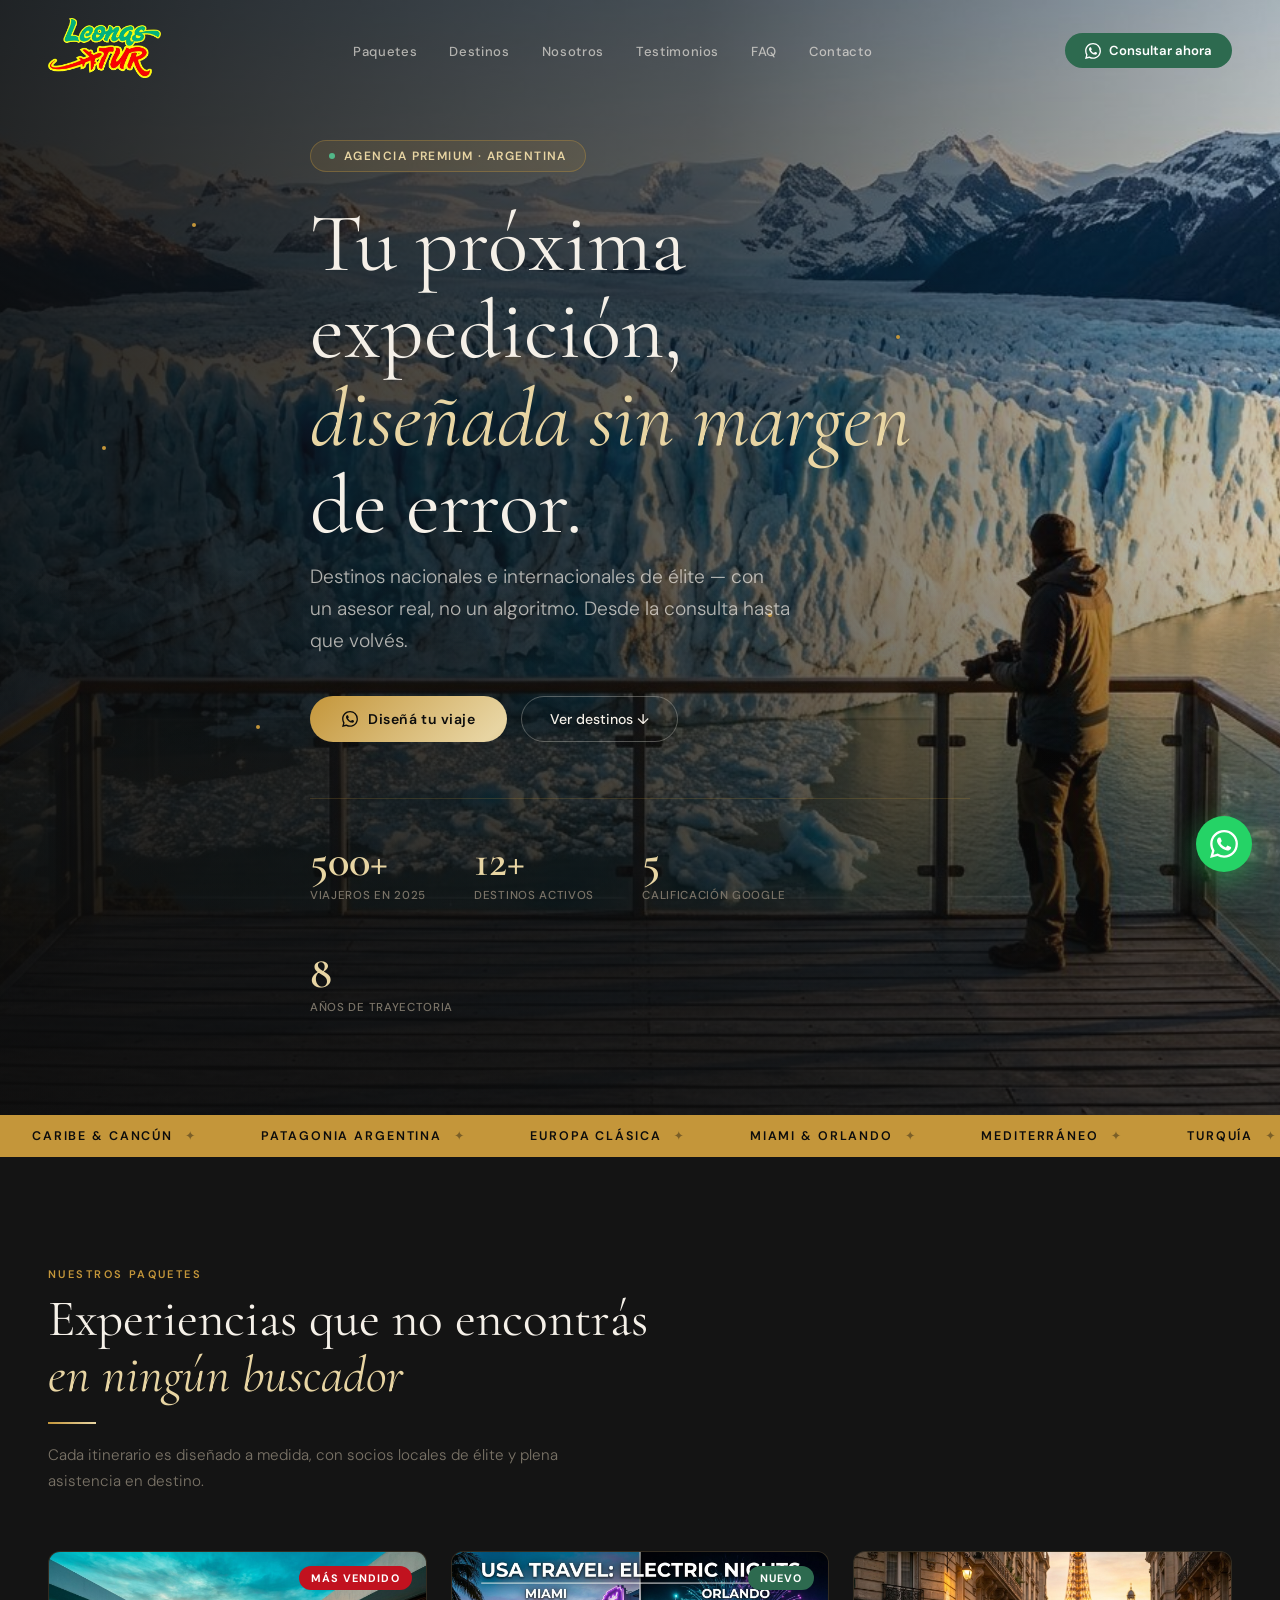
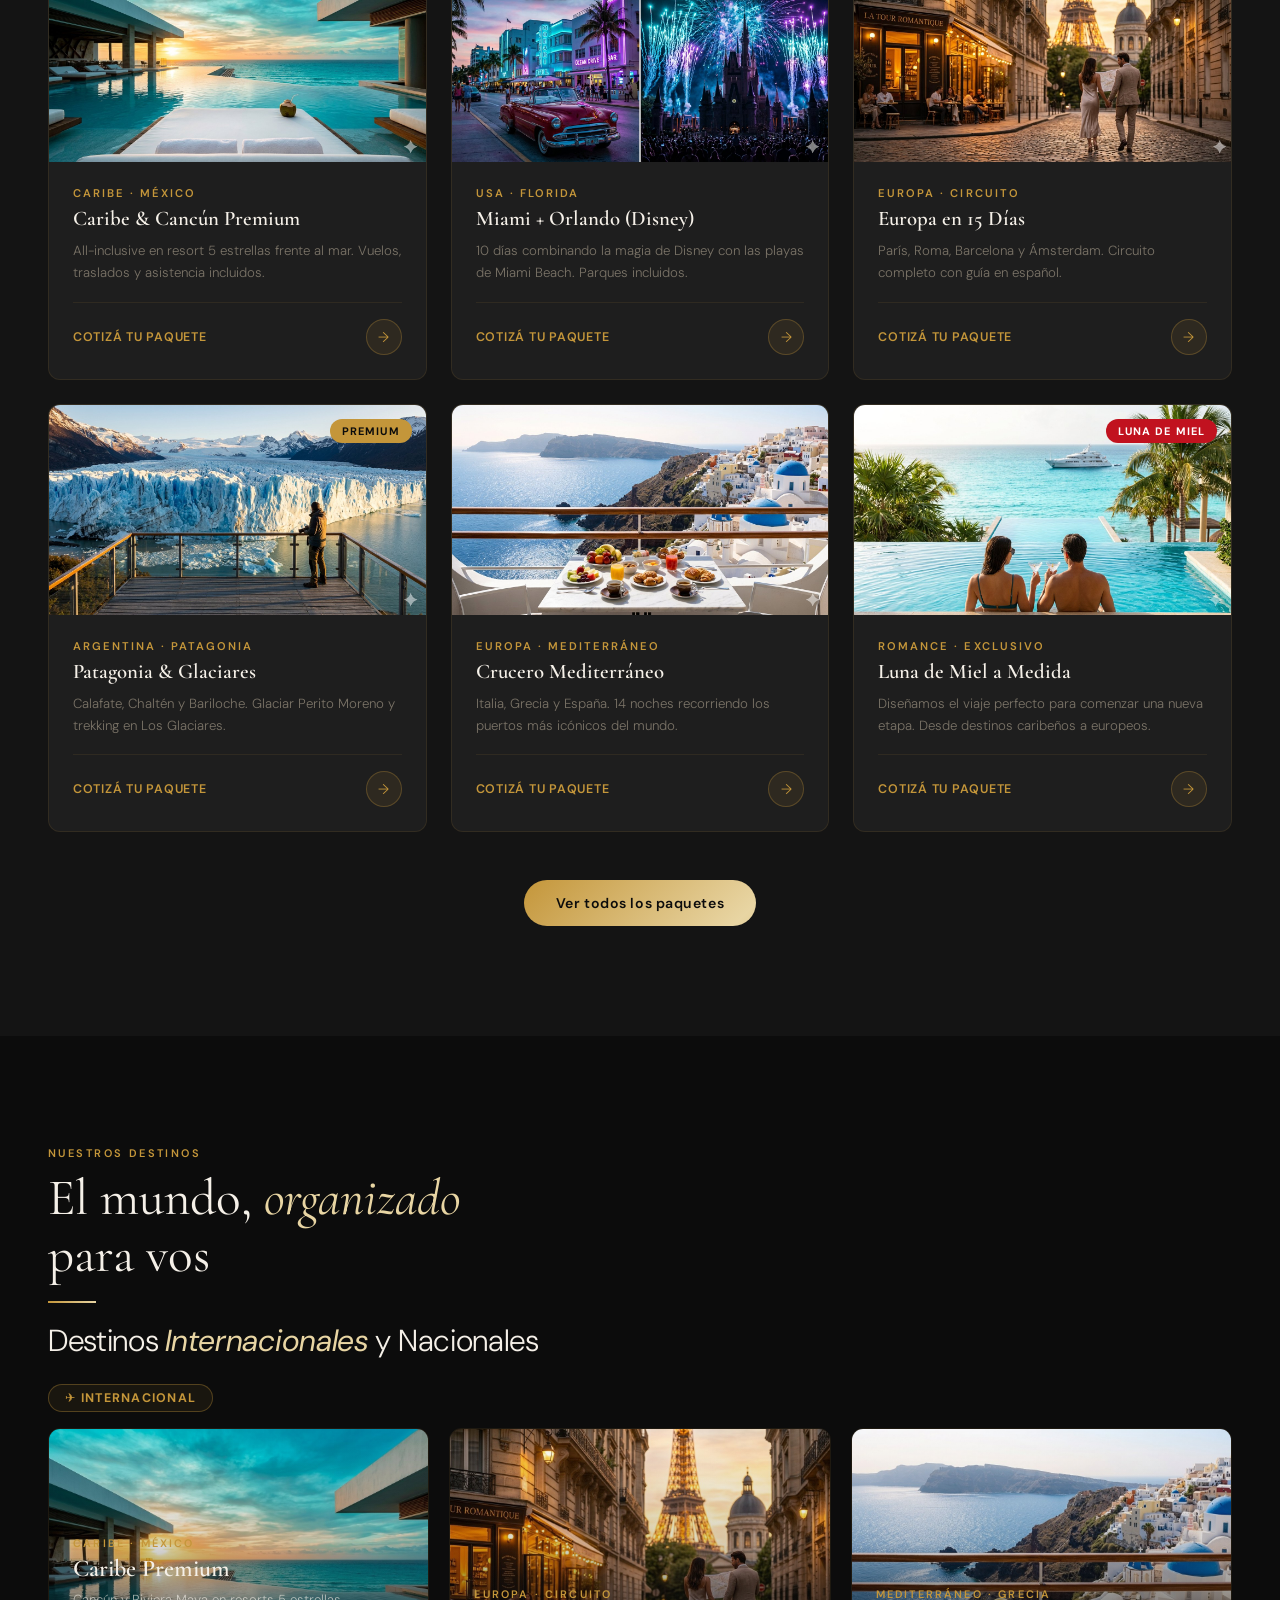
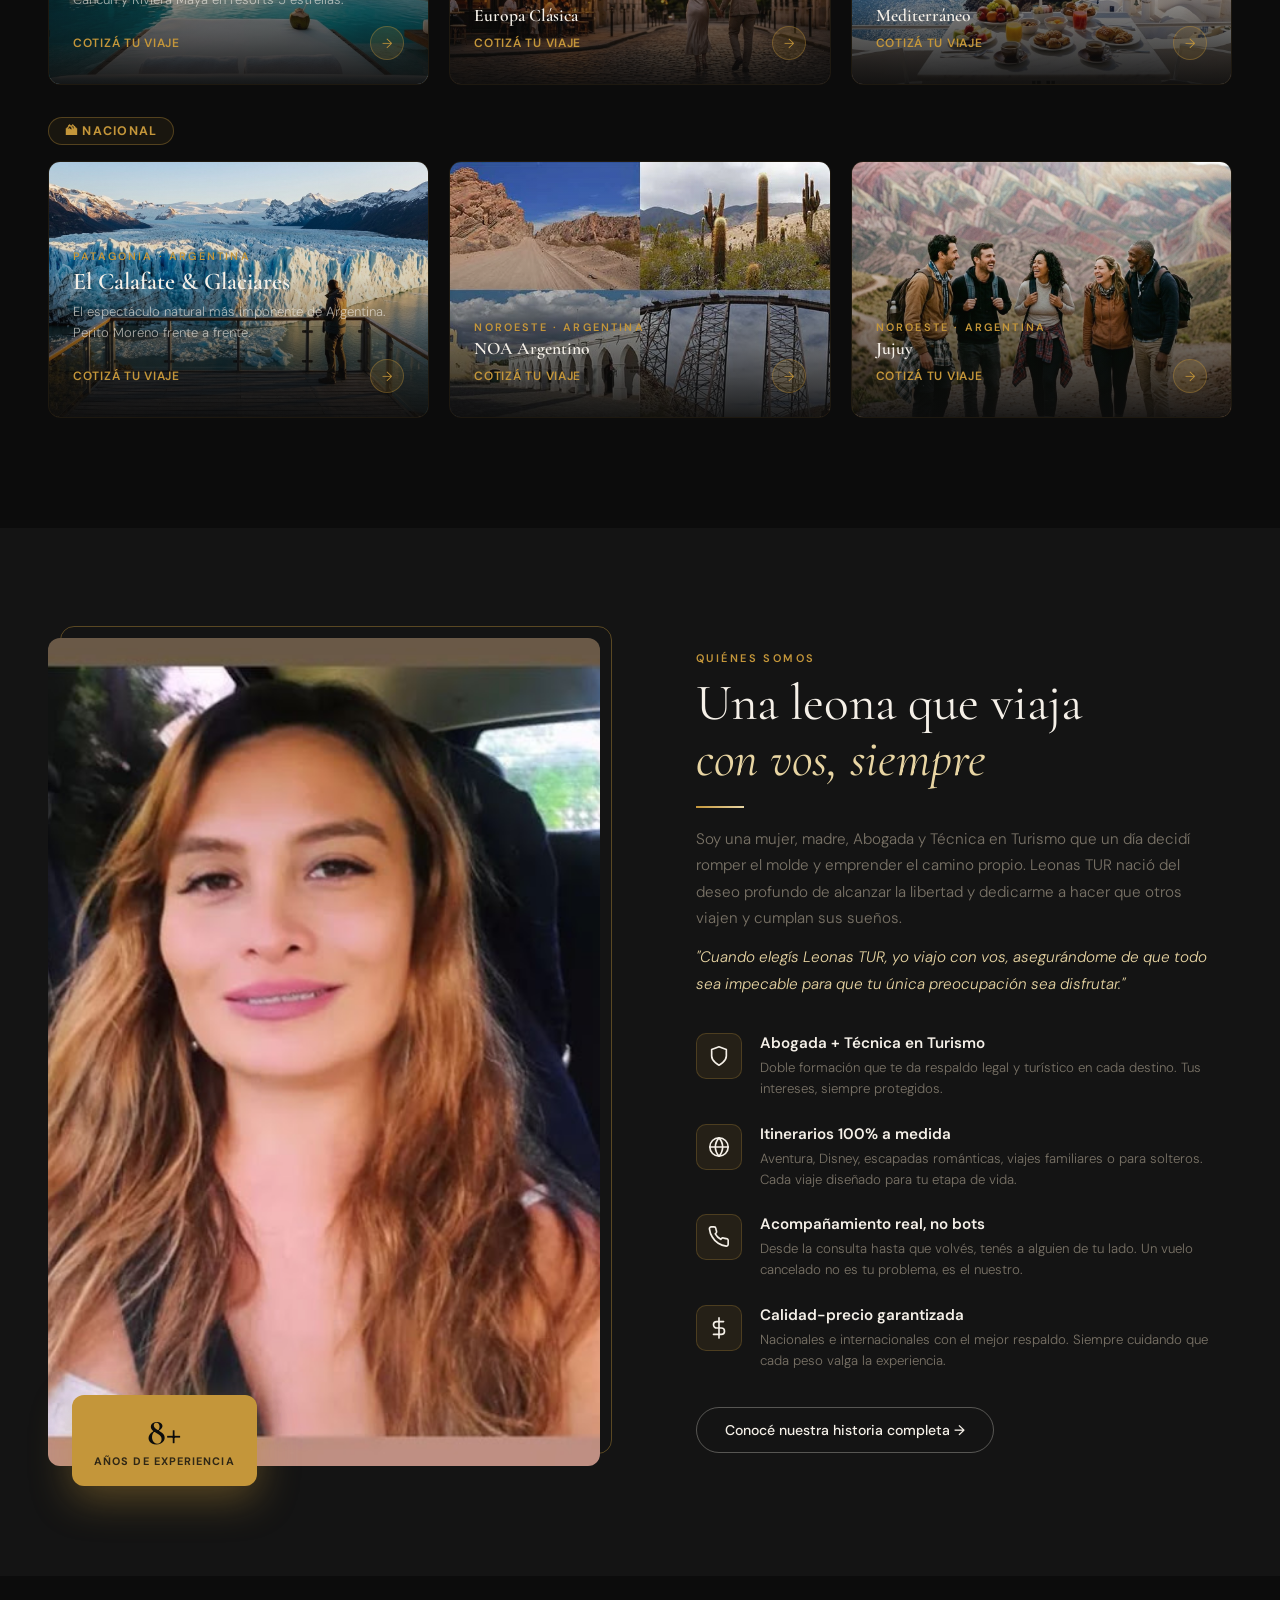
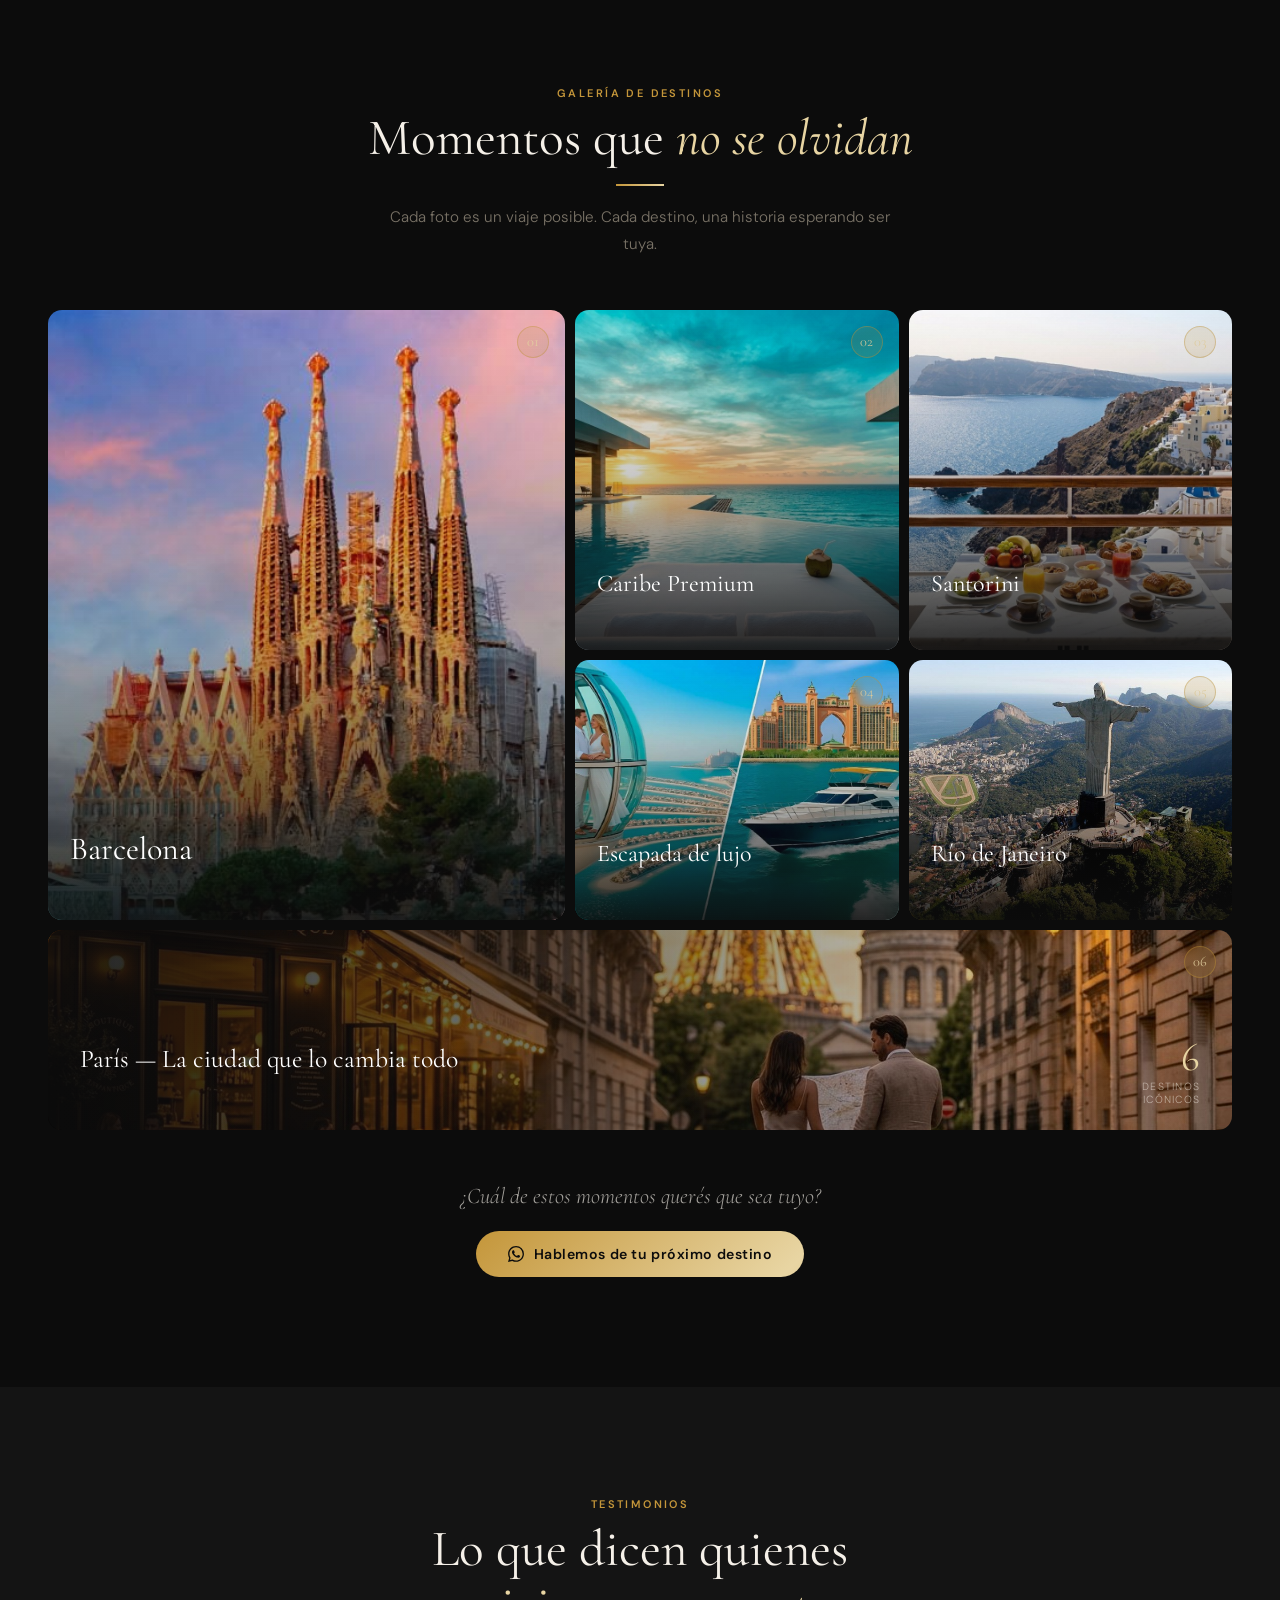
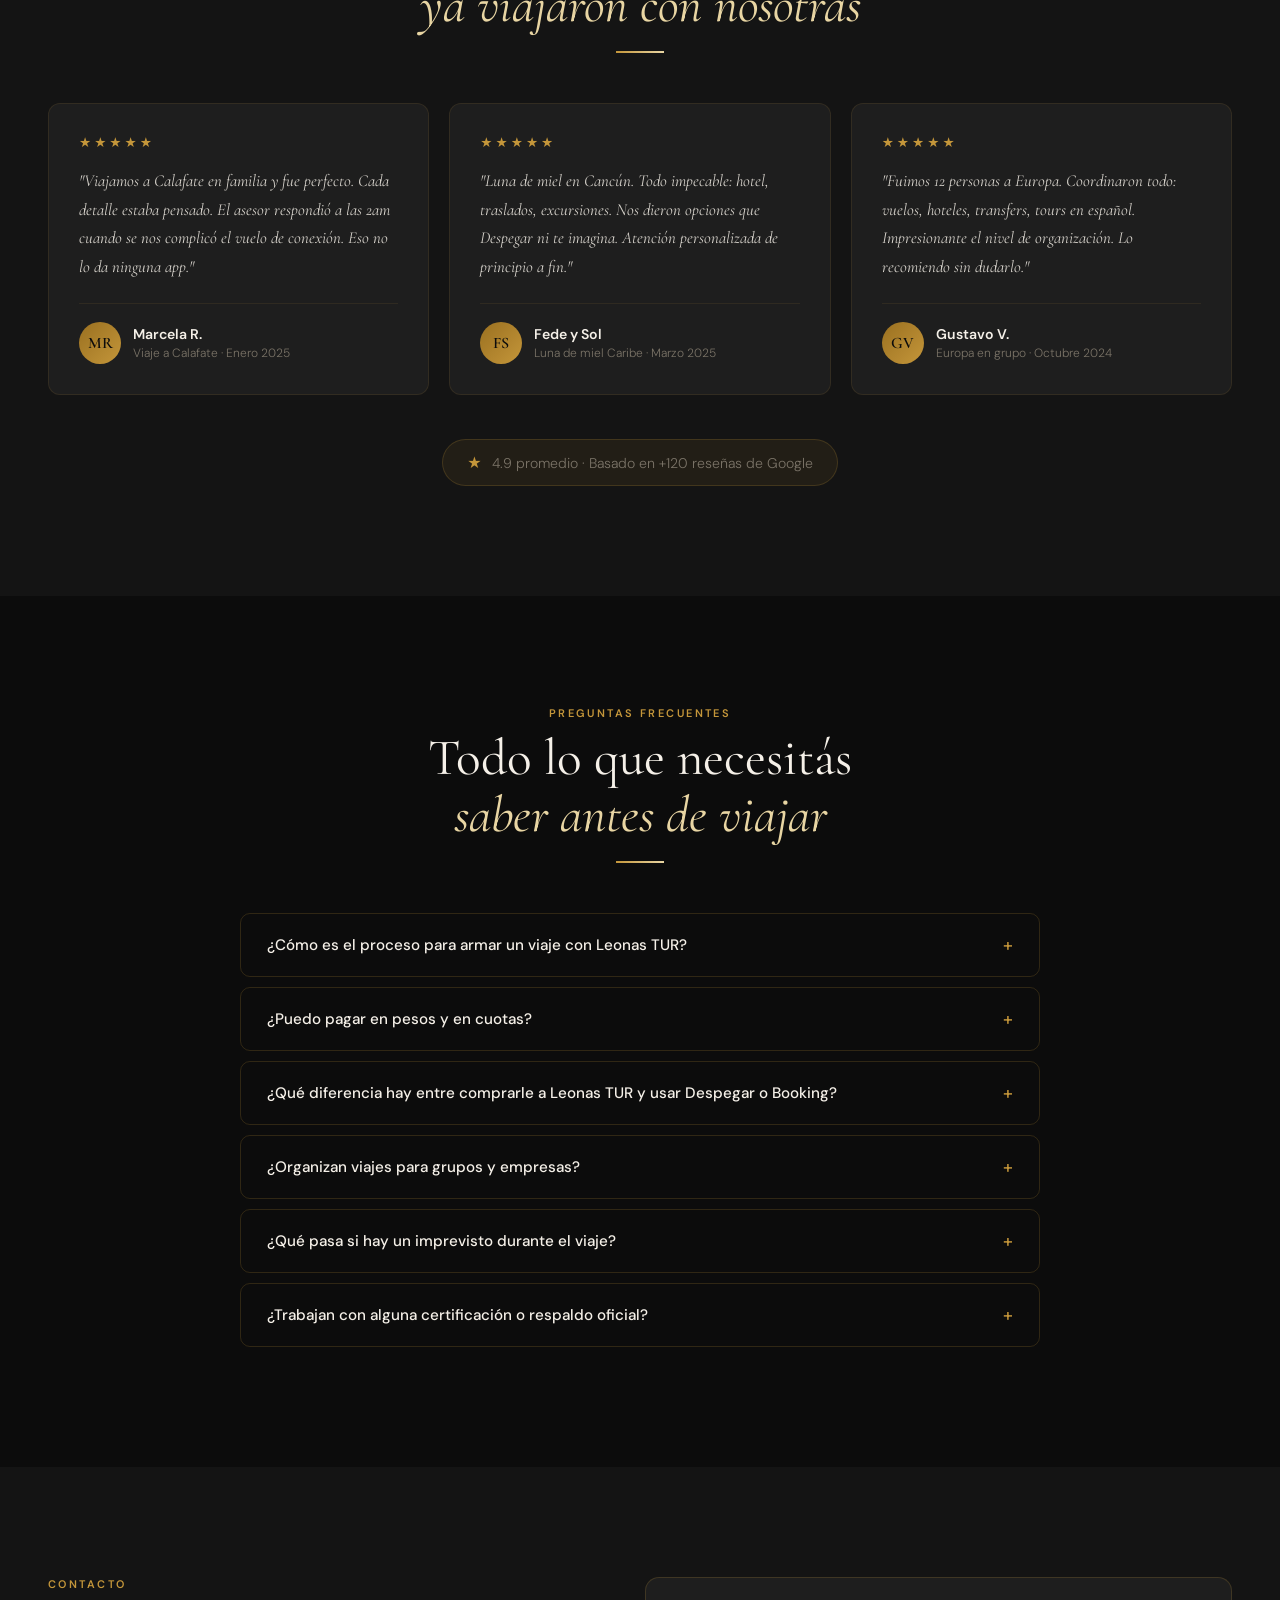
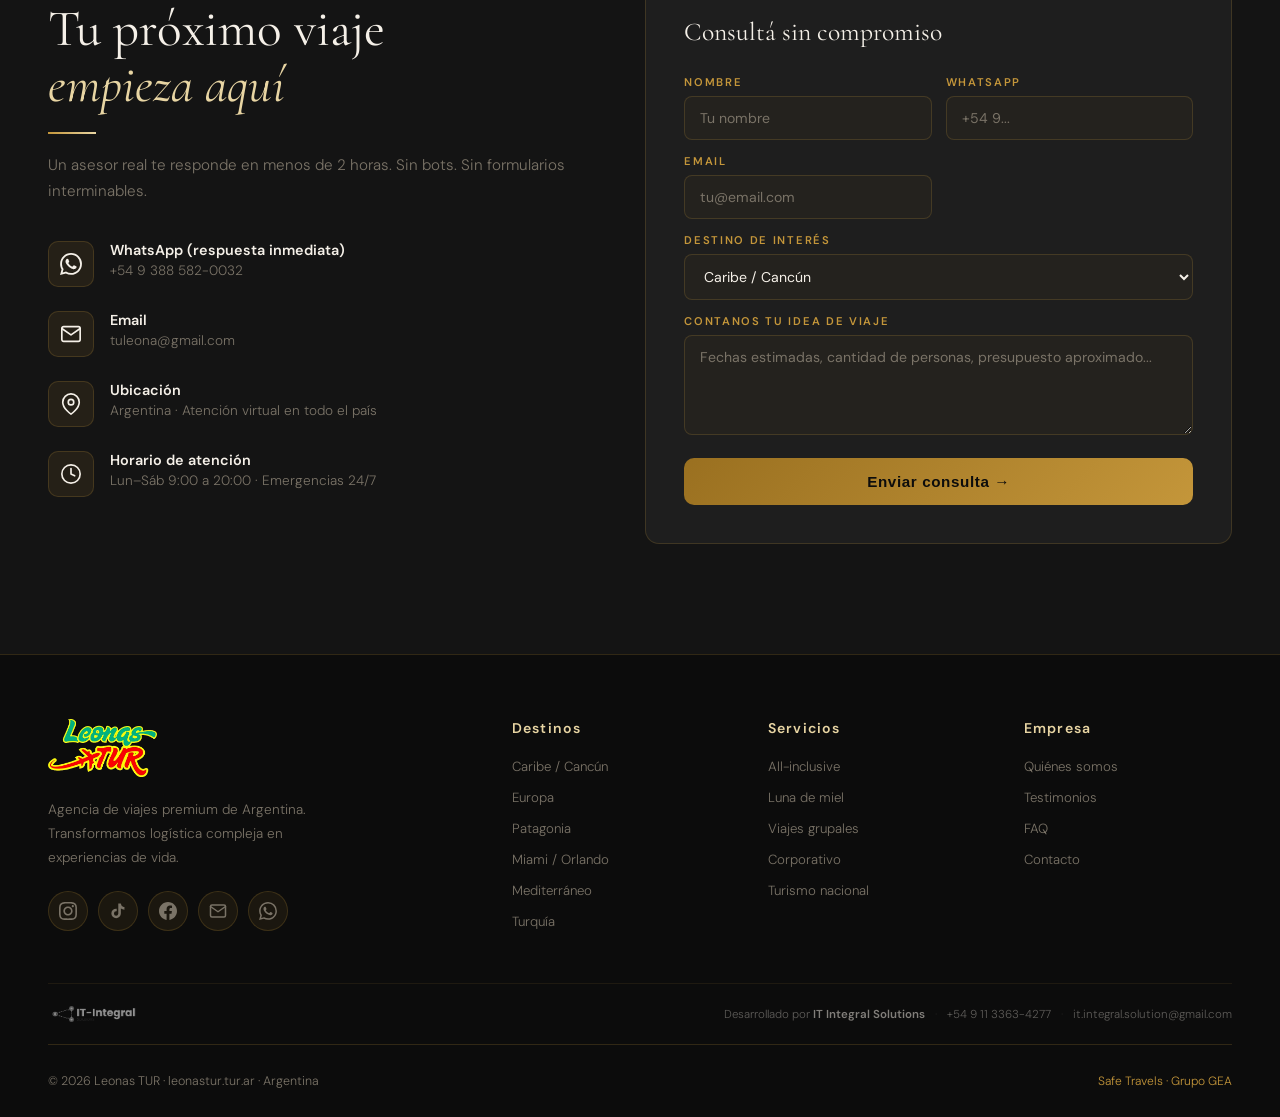
==== commit 488822c1: "Destinos: conectar cards con TASS via ?destino= param" ====
--- a/index.html
+++ b/index.html
@@ -251,7 +251,7 @@
     <div class="dest-grid fade-up">
 
       <!-- FILA 1: Internacional -->
-      <div class="dc">
+      <div class="dc" onclick="window.open('https://tass.itintegraltech.com/public/lt/datos?destino=caribe','_blank')" style="cursor:pointer;">
         <img class="dc-img" src="assets/images/destinos/caribe.png" alt="Caribe Cancún"/>
         <div class="dc-ov">
           <div class="dc-region">Caribe · México</div>
@@ -263,7 +263,7 @@
           </div>
         </div>
       </div>
-      <div class="dc">
+      <div class="dc" onclick="window.open('https://tass.itintegraltech.com/public/lt/datos?destino=europa','_blank')" style="cursor:pointer;">
         <img class="dc-img" src="assets/images/destinos/europa.png" alt="Europa París"/>
         <div class="dc-ov">
           <div class="dc-region">Europa · Circuito</div>
@@ -275,7 +275,7 @@
           </div>
         </div>
       </div>
-      <div class="dc">
+      <div class="dc" onclick="window.open('https://tass.itintegraltech.com/public/lt/datos?destino=crucero','_blank')" style="cursor:pointer;">
         <img class="dc-img" src="assets/images/destinos/mediterraneo.png" alt="Mediterráneo Santorini"/>
         <div class="dc-ov">
           <div class="dc-region">Mediterráneo · Grecia</div>
@@ -294,7 +294,7 @@
     </div>
     <div class="dest-grid fade-up">
       <!-- FILA 2: Nacional -->
-      <div class="dc">
+      <div class="dc" onclick="window.open('https://tass.itintegraltech.com/public/lt/datos?destino=argentina','_blank')" style="cursor:pointer;">
         <img class="dc-img" src="assets/images/destinos/calafate.png" alt="El Calafate Glaciares"/>
         <div class="dc-ov">
           <div class="dc-region">Patagonia · Argentina</div>
@@ -306,7 +306,7 @@
           </div>
         </div>
       </div>
-      <div class="dc">
+      <div class="dc" onclick="window.open('https://tass.itintegraltech.com/public/lt/datos?destino=noa','_blank')" style="cursor:pointer;">
         <img class="dc-img" src="assets/images/destinos/salta.png" alt="Salta"/>
         <div class="dc-ov">
           <div class="dc-region">Noroeste · Argentina</div>
@@ -318,7 +318,7 @@
           </div>
         </div>
       </div>
-      <div class="dc">
+      <div class="dc" onclick="window.open('https://tass.itintegraltech.com/public/lt/datos?destino=jujuy','_blank')" style="cursor:pointer;">
         <img class="dc-img" src="assets/images/destinos/jujuy.png" alt="Jujuy Quebrada de Humahuaca"/>
         <div class="dc-ov">
           <div class="dc-region">Noroeste · Argentina</div>
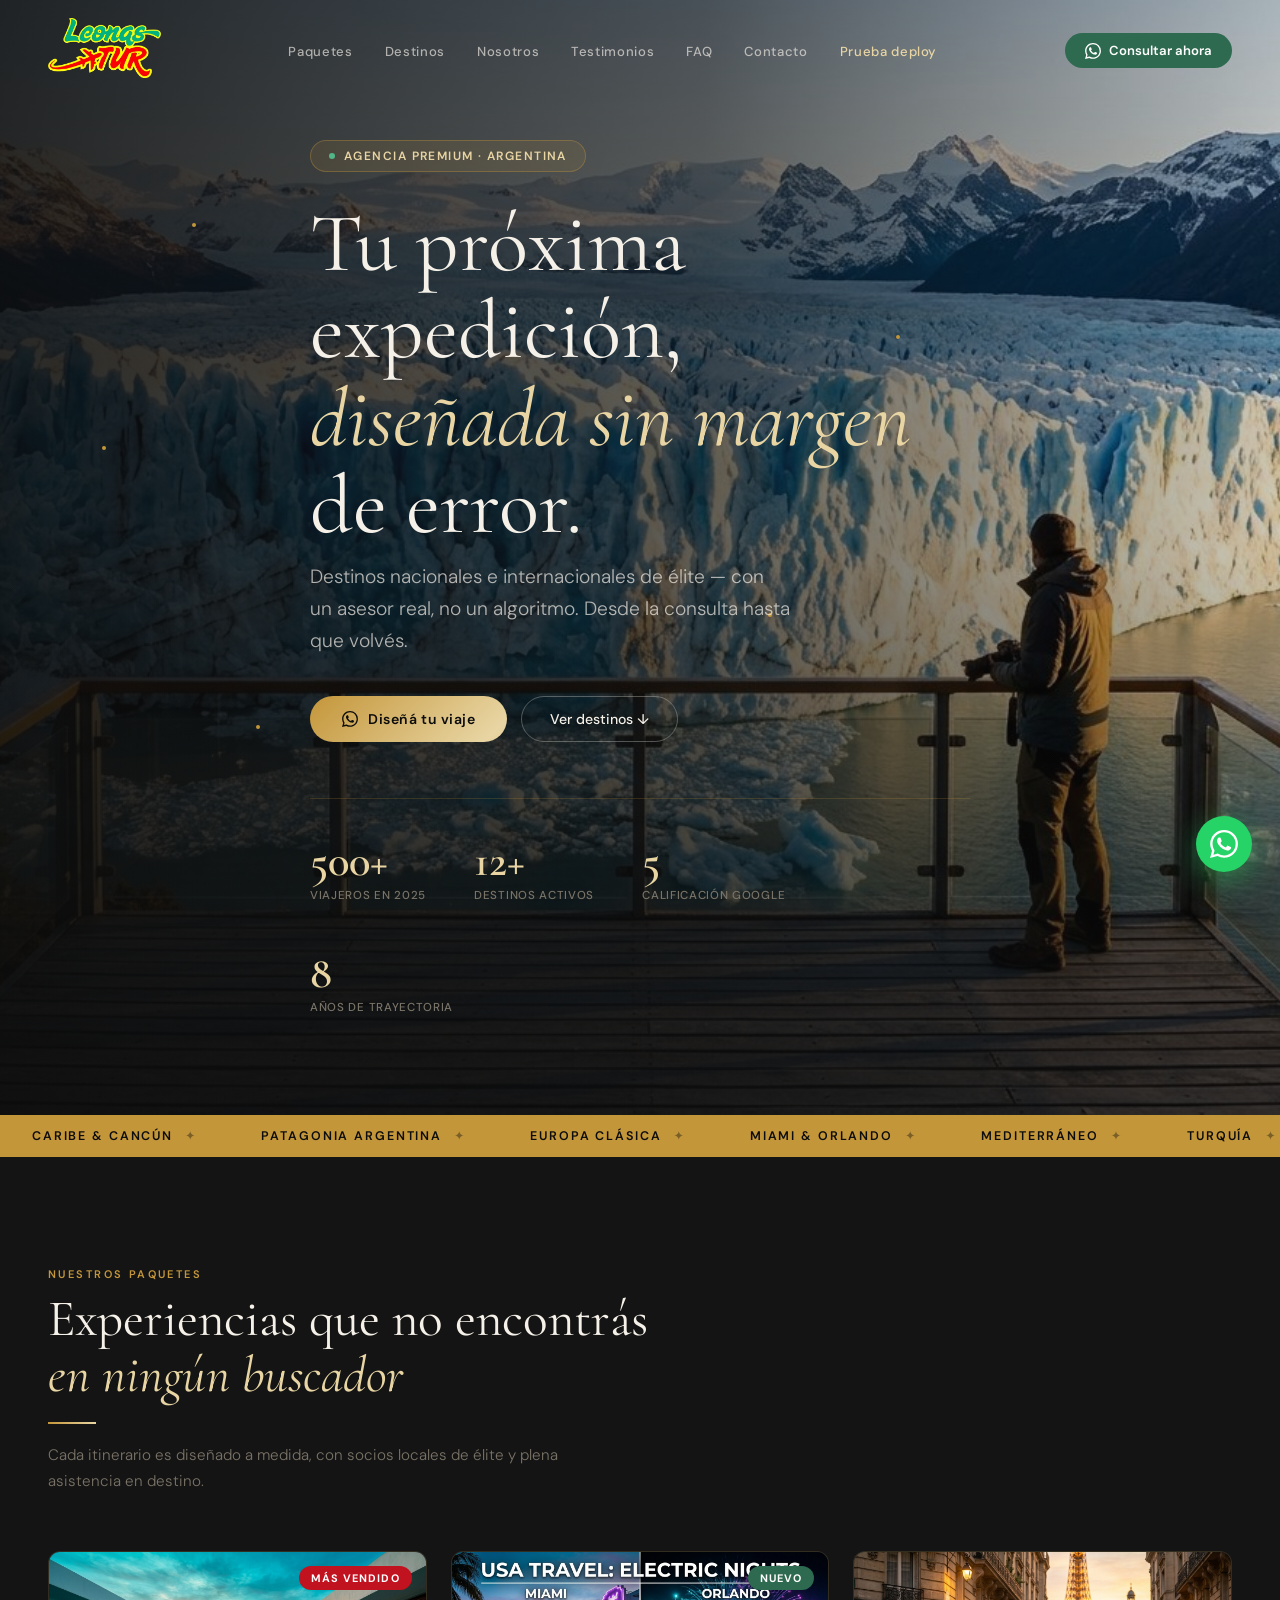
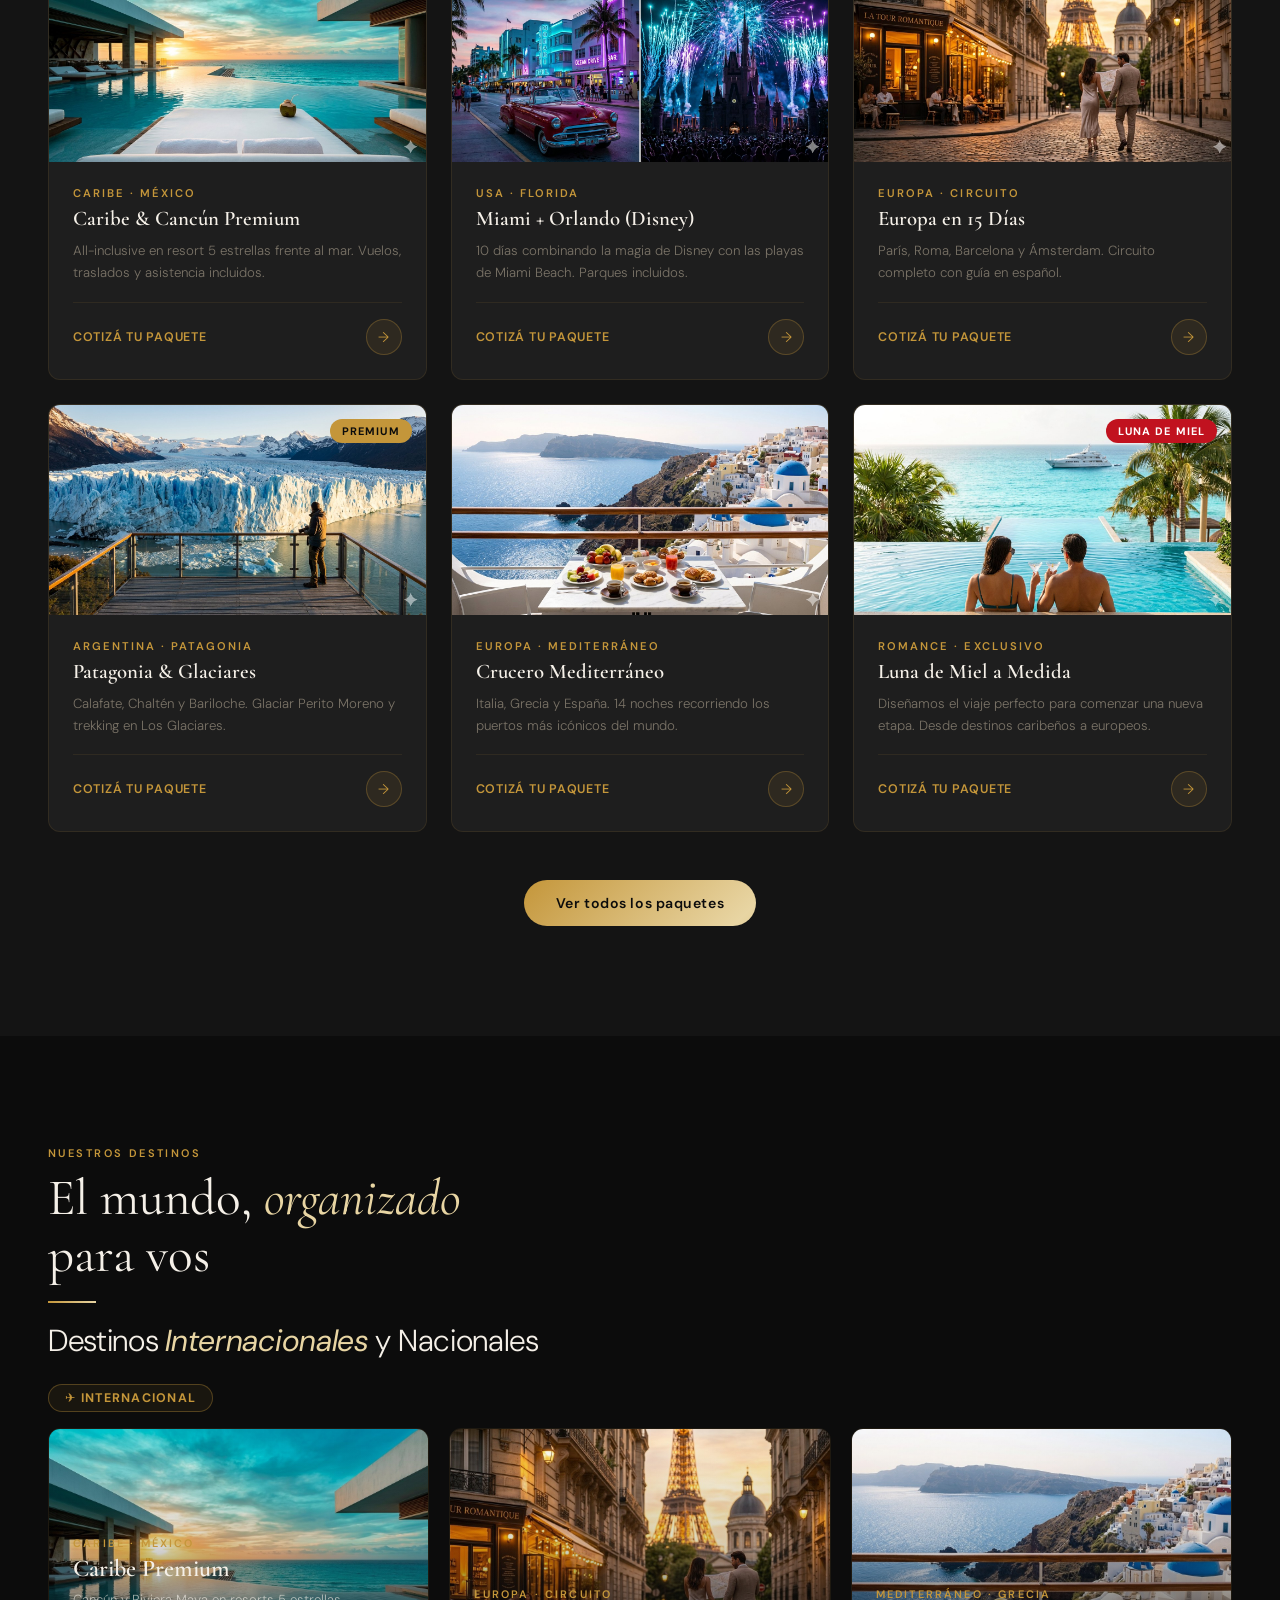
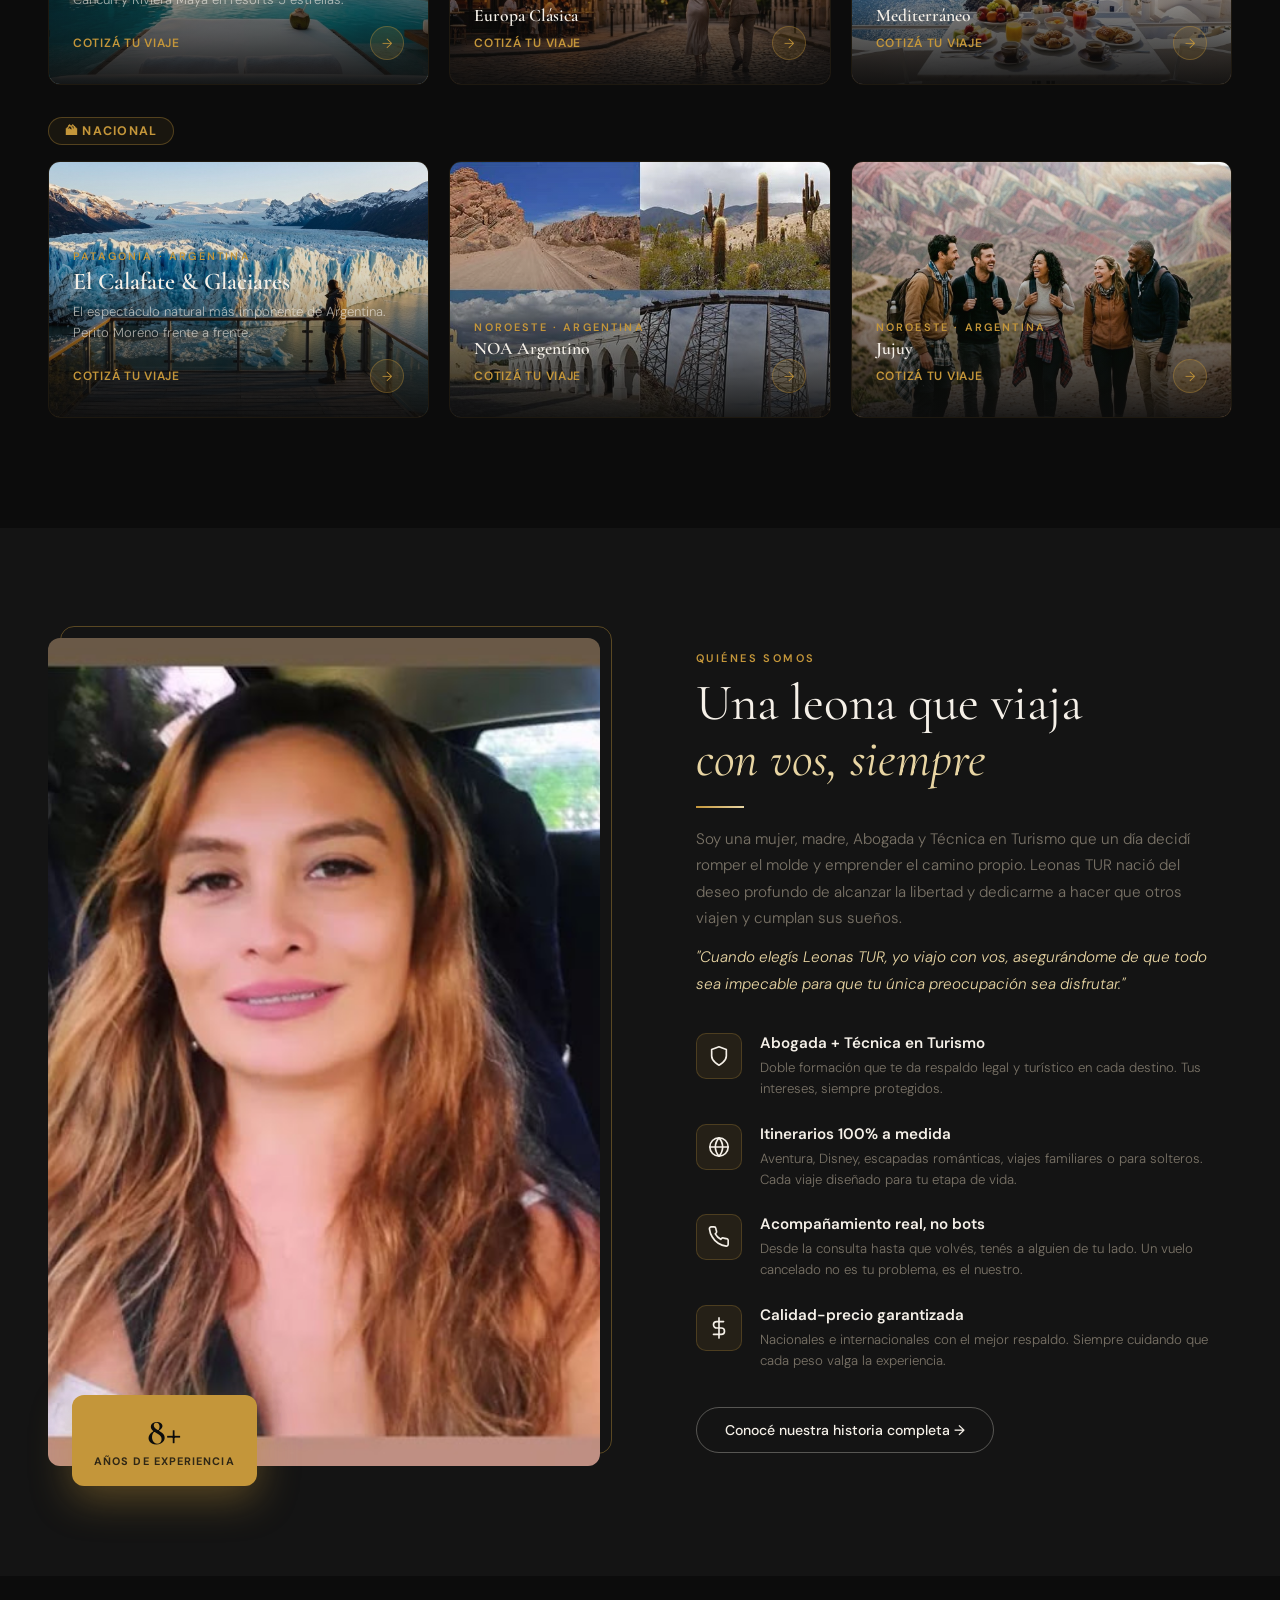
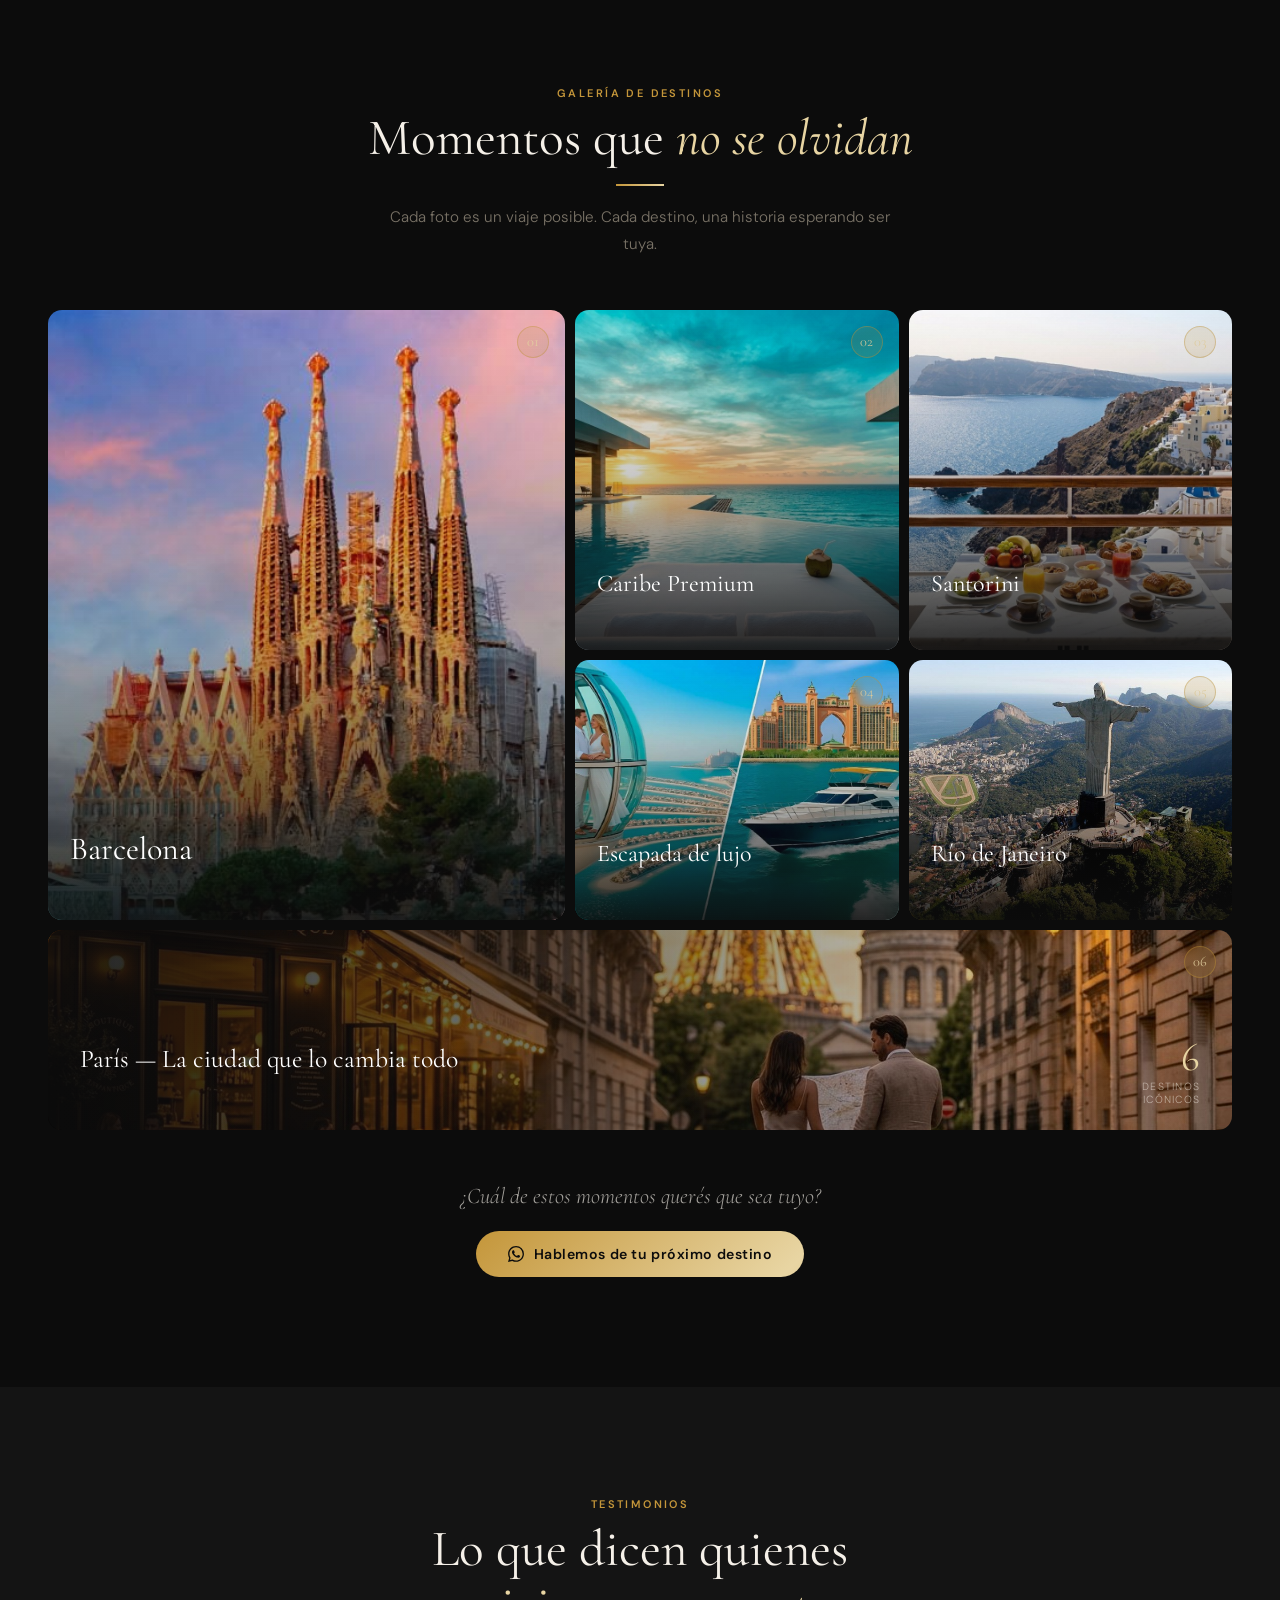
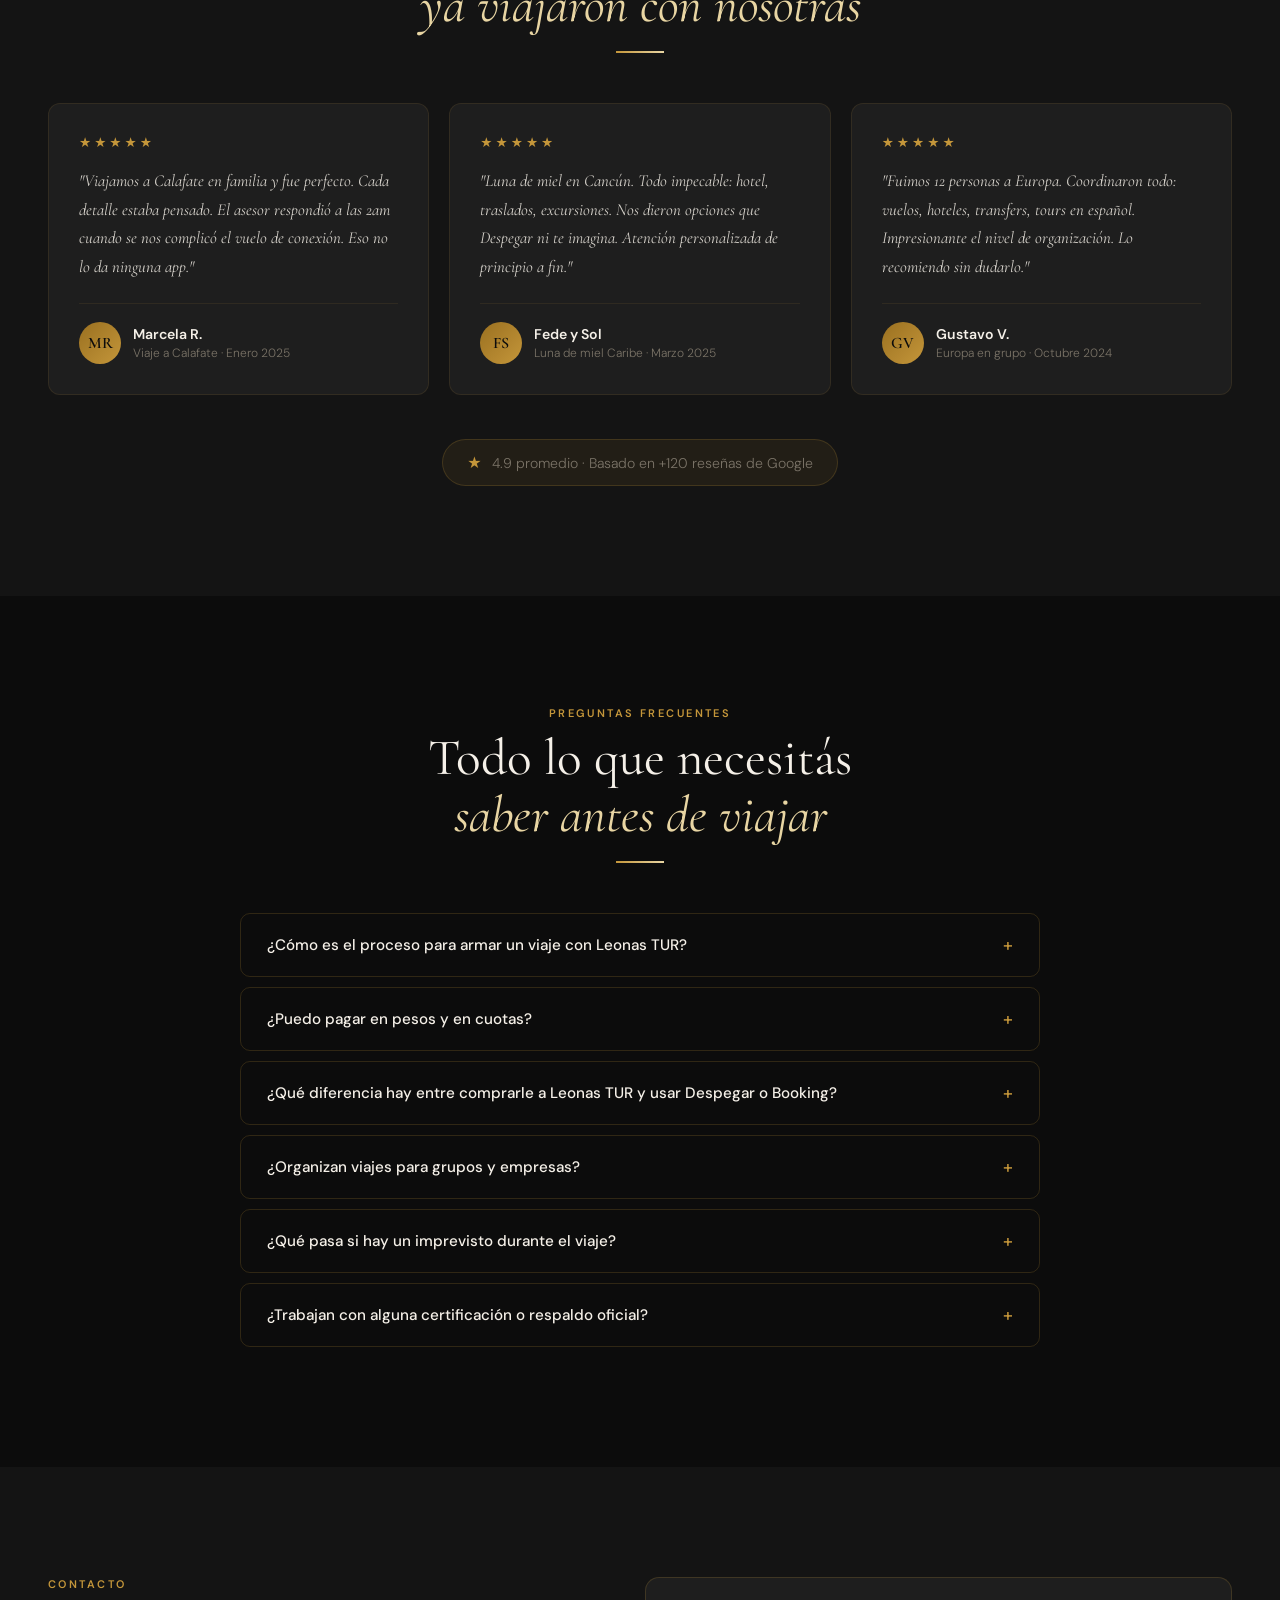
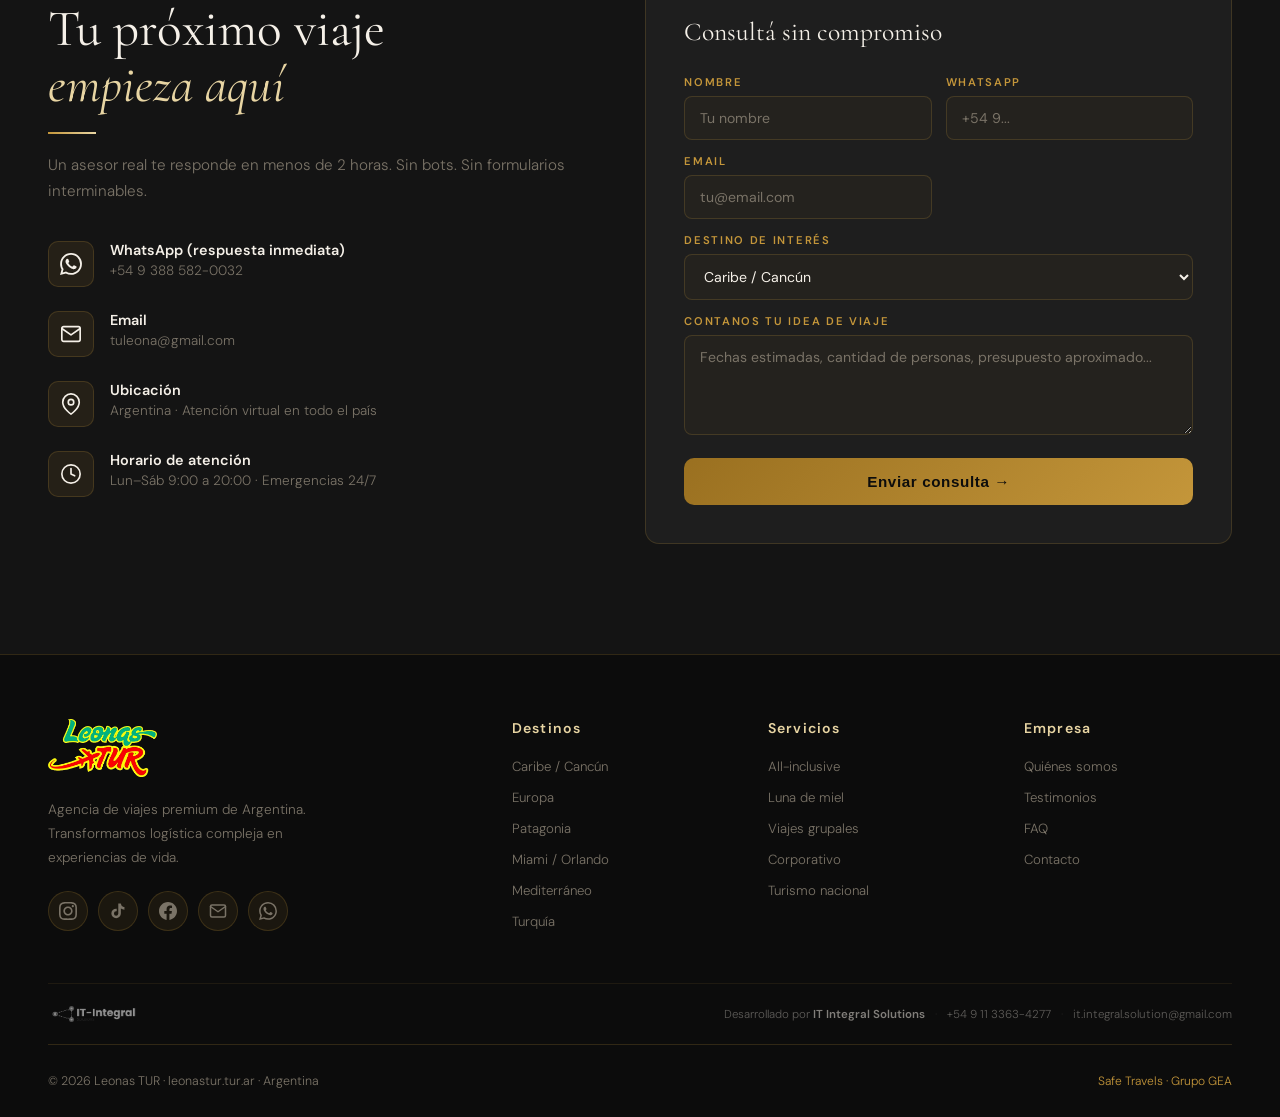
==== commit aefd7490: "Add navbar deploy test" ====
--- a/index.html
+++ b/index.html
@@ -41,6 +41,7 @@
         <li><a href="#testimonios">Testimonios</a></li>
         <li><a href="#faq">FAQ</a></li>
         <li><a href="#contacto">Contacto</a></li>
+        <li><a href="#hero">Prueba deploy</a></li>
       </ul>
       <a href="https://wa.me/5493885820032" class="nav-wa" target="_blank" onclick="return openWhatsApp('', 'nav')">
         <svg width="16" height="16" viewBox="0 0 24 24" fill="currentColor"><path d="M17.472 14.382c-.297-.149-1.758-.867-2.03-.967-.273-.099-.471-.148-.67.15-.197.297-.767.966-.94 1.164-.173.199-.347.223-.644.075-.297-.15-1.255-.463-2.39-1.475-.883-.788-1.48-1.761-1.653-2.059-.173-.297-.018-.458.13-.606.134-.133.298-.347.446-.52.149-.174.198-.298.298-.497.099-.198.05-.371-.025-.52-.075-.149-.669-1.612-.916-2.207-.242-.579-.487-.5-.669-.51-.173-.008-.371-.01-.57-.01-.198 0-.52.074-.792.372-.272.297-1.04 1.016-1.04 2.479 0 1.462 1.065 2.875 1.213 3.074.149.198 2.096 3.2 5.077 4.487.709.306 1.262.489 1.694.625.712.227 1.36.195 1.871.118.571-.085 1.758-.719 2.006-1.413.248-.694.248-1.289.173-1.413-.074-.124-.272-.198-.57-.347m-5.421 7.403h-.004a9.87 9.87 0 01-5.031-1.378l-.361-.214-3.741.982.998-3.648-.235-.374a9.86 9.86 0 01-1.51-5.26c.001-5.45 4.436-9.884 9.888-9.884 2.64 0 5.122 1.03 6.988 2.898a9.825 9.825 0 012.893 6.994c-.003 5.45-4.437 9.884-9.885 9.884m8.413-18.297A11.815 11.815 0 0012.05 0C5.495 0 .16 5.335.157 11.892c0 2.096.547 4.142 1.588 5.945L.057 24l6.305-1.654a11.882 11.882 0 005.683 1.448h.005c6.554 0 11.89-5.335 11.893-11.893a11.821 11.821 0 00-3.48-8.413Z"/></svg>
@@ -127,7 +128,7 @@
     </div>
     <div class="pkg-grid">
 
-      <div class="pkg-card fade-up d1">
+      <div class="pkg-card" onclick="window.open('https://tass.itintegraltech.com/public/lt/datos?destino=caribe','_blank')" style="cursor:pointer;" fade-up d1">
         <div class="pkg-img">
           <img src="assets/images/paquetes/paquete-caribe.png" alt="Caribe Cancún"/>
           <div class="pkg-top-line"></div>
@@ -139,12 +140,12 @@
           <div class="pkg-desc">All-inclusive en resort 5 estrellas frente al mar. Vuelos, traslados y asistencia incluidos.</div>
           <div class="pkg-footer">
             <span class="pkg-cta-label">Cotizá tu paquete</span>
-            <div class="pkg-link" onclick="document.getElementById('contacto').scrollIntoView({behavior:'smooth'})">→</div>
-          </div>
-        </div>
-      </div>
-
-      <div class="pkg-card fade-up d2">
+            <div class="pkg-link" onclick="window.open('https://tass.itintegraltech.com/public/lt/datos?destino=caribe','_blank')">→</div>
+          </div>
+        </div>
+      </div>
+
+      <div class="pkg-card" onclick="window.open('https://tass.itintegraltech.com/public/lt/datos?destino=disney','_blank')" style="cursor:pointer;" fade-up d2">
         <div class="pkg-img">
           <img src="assets/images/paquetes/paquete-miami-orlando.png" alt="Miami Orlando"/>
           <div class="pkg-top-line"></div>
@@ -156,12 +157,12 @@
           <div class="pkg-desc">10 días combinando la magia de Disney con las playas de Miami Beach. Parques incluidos.</div>
           <div class="pkg-footer">
             <span class="pkg-cta-label">Cotizá tu paquete</span>
-            <div class="pkg-link" onclick="document.getElementById('contacto').scrollIntoView({behavior:'smooth'})">→</div>
-          </div>
-        </div>
-      </div>
-
-      <div class="pkg-card fade-up d3">
+            <div class="pkg-link" onclick="window.open('https://tass.itintegraltech.com/public/lt/datos?destino=disney','_blank')">→</div>
+          </div>
+        </div>
+      </div>
+
+      <div class="pkg-card" onclick="window.open('https://tass.itintegraltech.com/public/lt/datos?destino=europa','_blank')" style="cursor:pointer;" fade-up d3">
         <div class="pkg-img">
           <img src="assets/images/paquetes/paquete-europa.png" alt="Europa París"/>
           <div class="pkg-top-line"></div>
@@ -172,12 +173,12 @@
           <div class="pkg-desc">París, Roma, Barcelona y Ámsterdam. Circuito completo con guía en español.</div>
           <div class="pkg-footer">
             <span class="pkg-cta-label">Cotizá tu paquete</span>
-            <div class="pkg-link" onclick="document.getElementById('contacto').scrollIntoView({behavior:'smooth'})">→</div>
-          </div>
-        </div>
-      </div>
-
-      <div class="pkg-card fade-up">
+            <div class="pkg-link" onclick="window.open('https://tass.itintegraltech.com/public/lt/datos?destino=europa','_blank')">→</div>
+          </div>
+        </div>
+      </div>
+
+      <div class="pkg-card" onclick="window.open('https://tass.itintegraltech.com/public/lt/datos?destino=argentina','_blank')" style="cursor:pointer;" fade-up">
         <div class="pkg-img">
           <img src="assets/images/paquetes/paquete-patagonia.png" alt="Patagonia Calafate"/>
           <div class="pkg-top-line"></div>
@@ -189,12 +190,12 @@
           <div class="pkg-desc">Calafate, Chaltén y Bariloche. Glaciar Perito Moreno y trekking en Los Glaciares.</div>
           <div class="pkg-footer">
             <span class="pkg-cta-label">Cotizá tu paquete</span>
-            <div class="pkg-link" onclick="document.getElementById('contacto').scrollIntoView({behavior:'smooth'})">→</div>
-          </div>
-        </div>
-      </div>
-
-      <div class="pkg-card fade-up d2">
+            <div class="pkg-link" onclick="window.open('https://tass.itintegraltech.com/public/lt/datos?destino=argentina','_blank')">→</div>
+          </div>
+        </div>
+      </div>
+
+      <div class="pkg-card" onclick="window.open('https://tass.itintegraltech.com/public/lt/datos?destino=crucero','_blank')" style="cursor:pointer;" fade-up d2">
         <div class="pkg-img">
           <img src="assets/images/paquetes/paquete-mediterraneo.png" alt="Crucero Mediterráneo Santorini"/>
           <div class="pkg-top-line"></div>
@@ -205,12 +206,12 @@
           <div class="pkg-desc">Italia, Grecia y España. 14 noches recorriendo los puertos más icónicos del mundo.</div>
           <div class="pkg-footer">
             <span class="pkg-cta-label">Cotizá tu paquete</span>
-            <div class="pkg-link" onclick="document.getElementById('contacto').scrollIntoView({behavior:'smooth'})">→</div>
-          </div>
-        </div>
-      </div>
-
-      <div class="pkg-card fade-up d3">
+            <div class="pkg-link" onclick="window.open('https://tass.itintegraltech.com/public/lt/datos?destino=crucero','_blank')">→</div>
+          </div>
+        </div>
+      </div>
+
+      <div class="pkg-card" onclick="window.open('https://tass.itintegraltech.com/public/lt/datos?destino=luna-de-miel','_blank')" style="cursor:pointer;" fade-up d3">
         <div class="pkg-img">
           <img src="assets/images/paquetes/paquete-luna-de-miel.png" alt="Luna de miel Caribe"/>
           <div class="pkg-top-line"></div>
@@ -222,7 +223,7 @@
           <div class="pkg-desc">Diseñamos el viaje perfecto para comenzar una nueva etapa. Desde destinos caribeños a europeos.</div>
           <div class="pkg-footer">
             <span class="pkg-cta-label">Cotizá tu paquete</span>
-            <div class="pkg-link" onclick="document.getElementById('contacto').scrollIntoView({behavior:'smooth'})">→</div>
+            <div class="pkg-link" onclick="window.open('https://tass.itintegraltech.com/public/lt/datos?destino=luna-de-miel','_blank')">→</div>
           </div>
         </div>
       </div>
@@ -788,4 +789,4 @@
 
 <script src="js/script.js" defer></script>
 </body>
-</html>+</html>
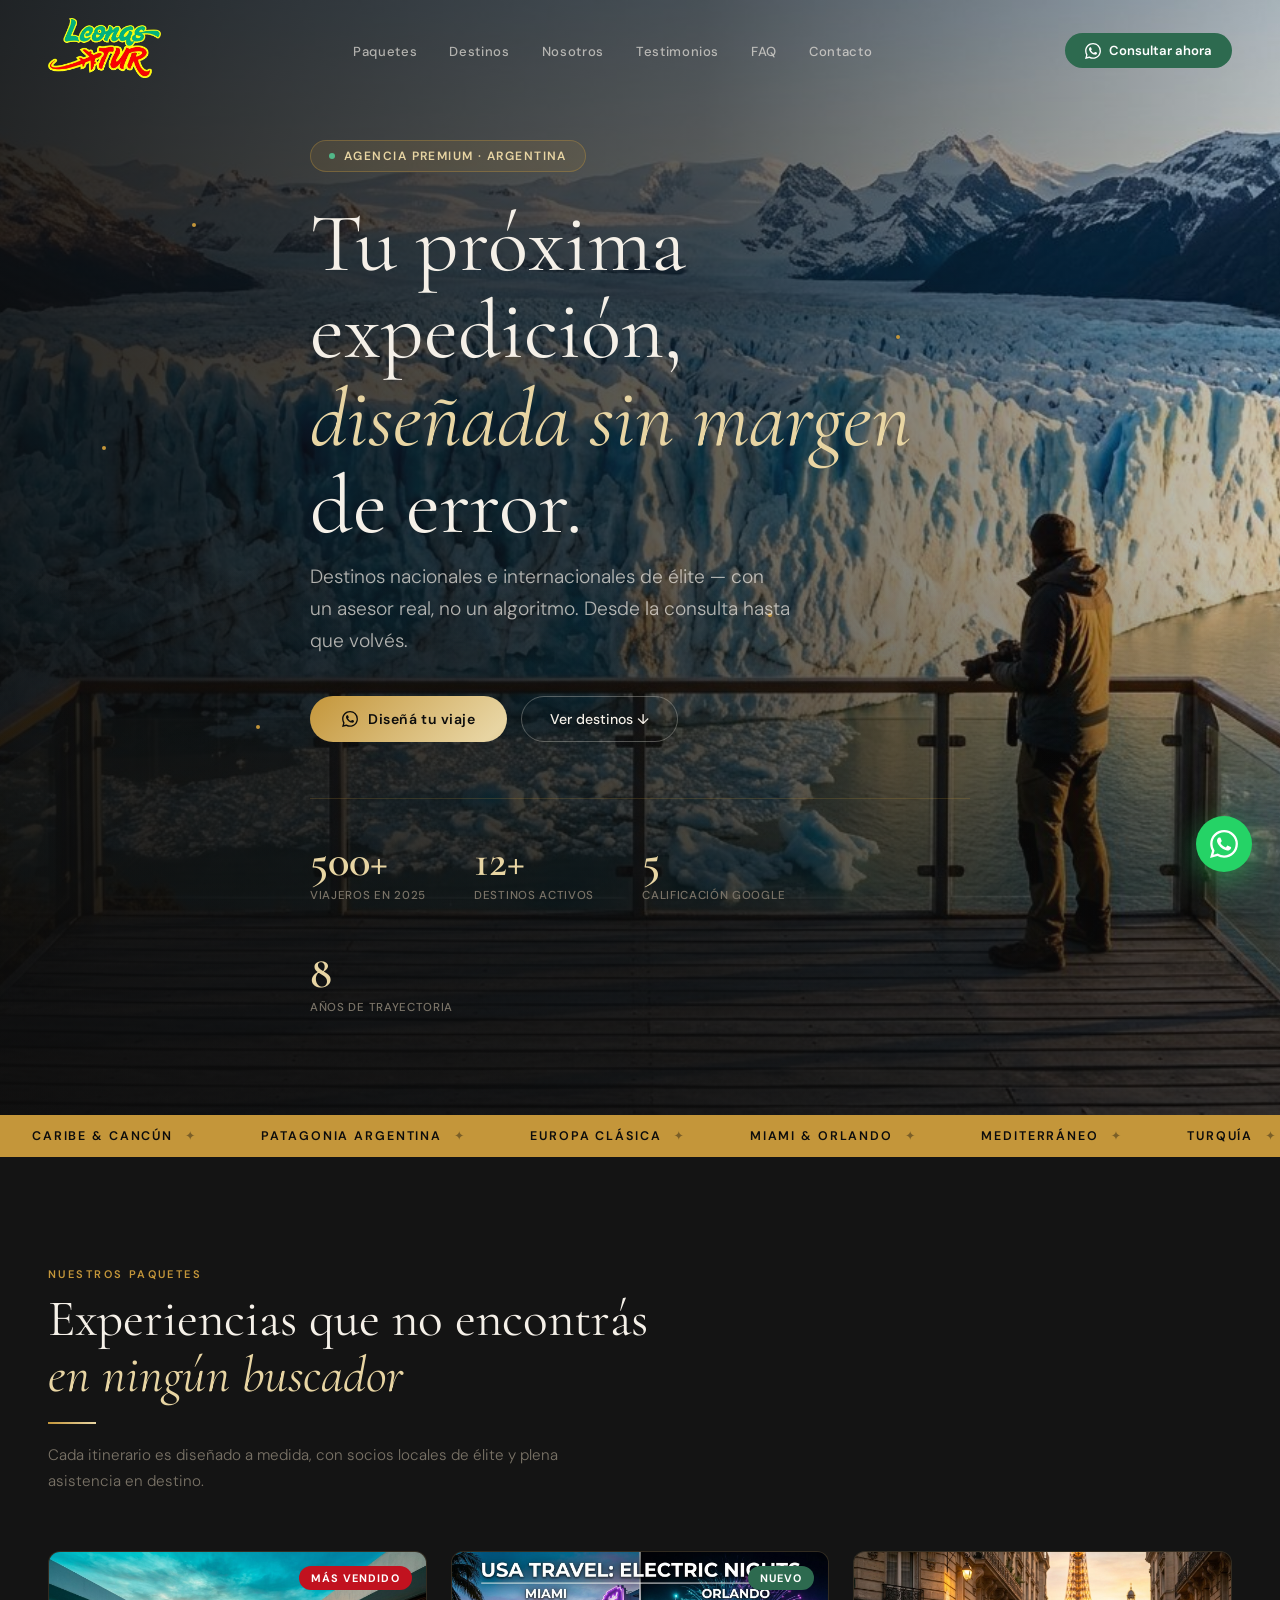
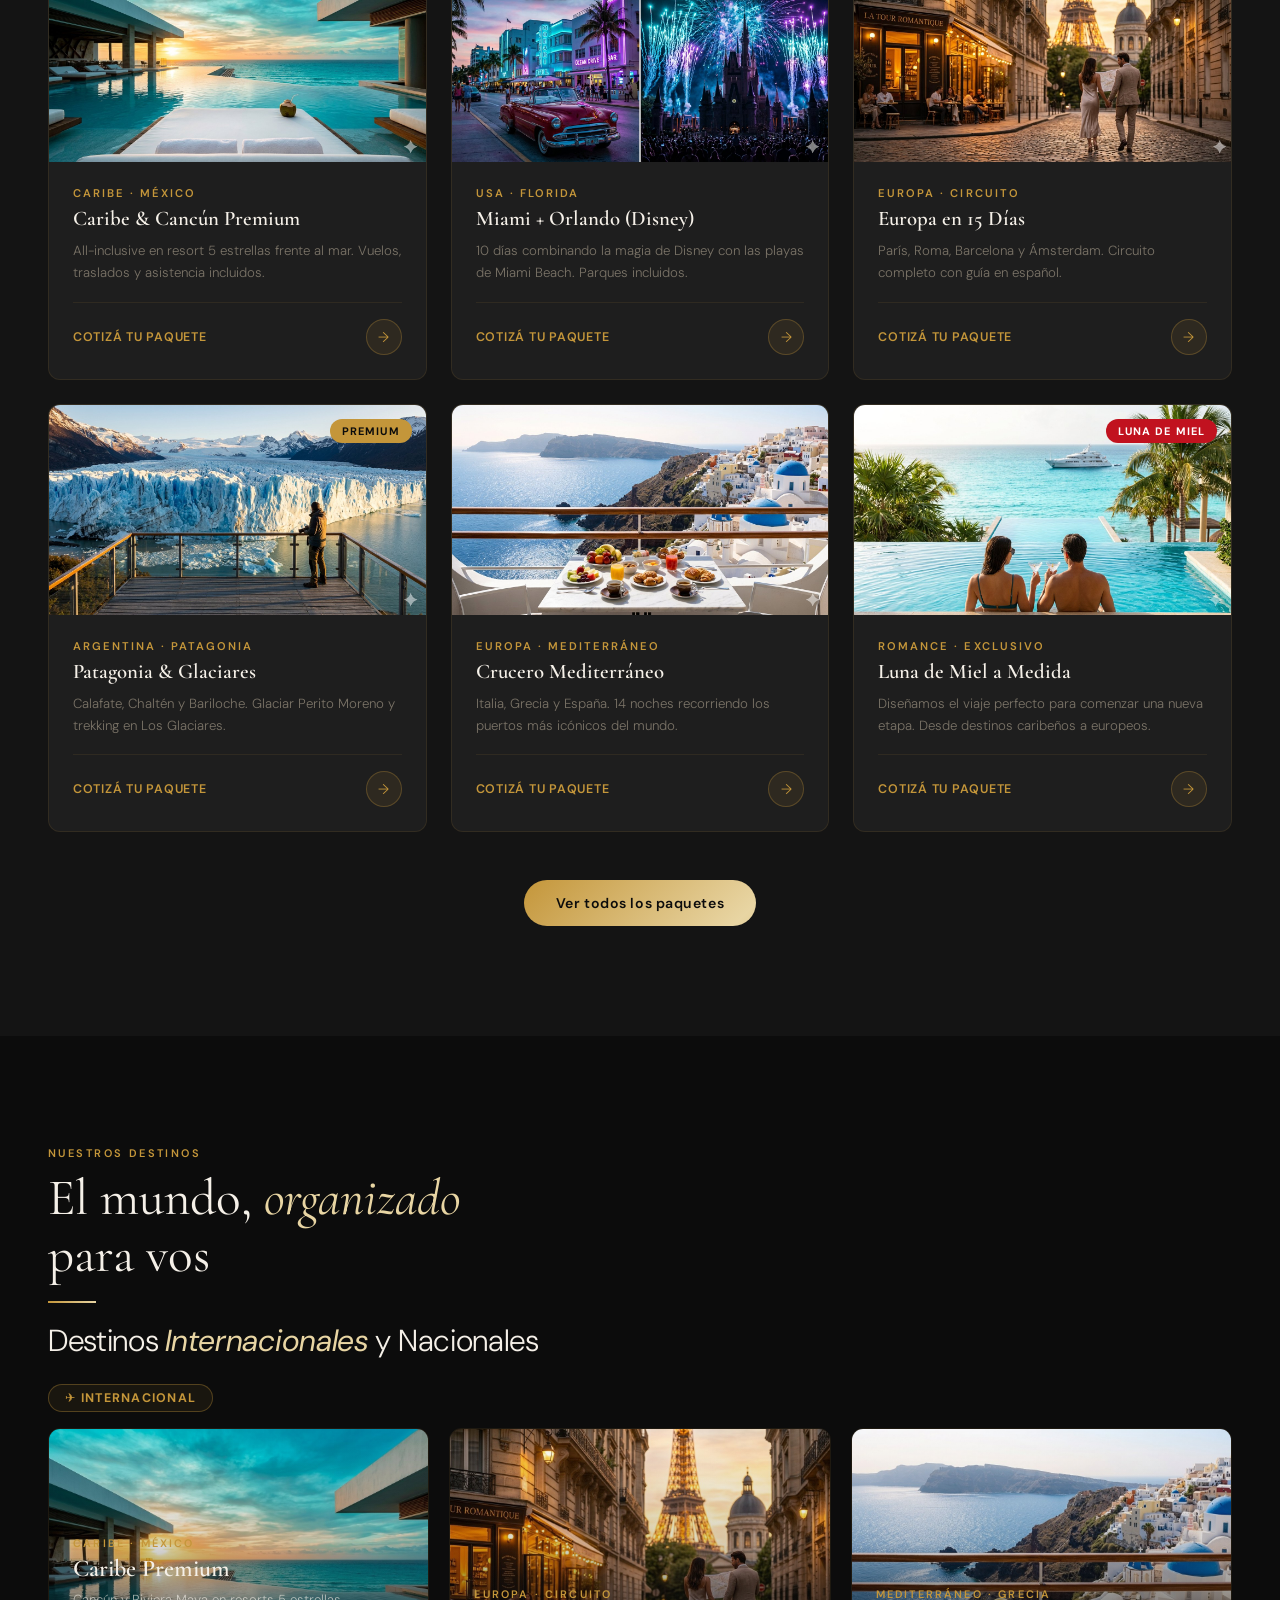
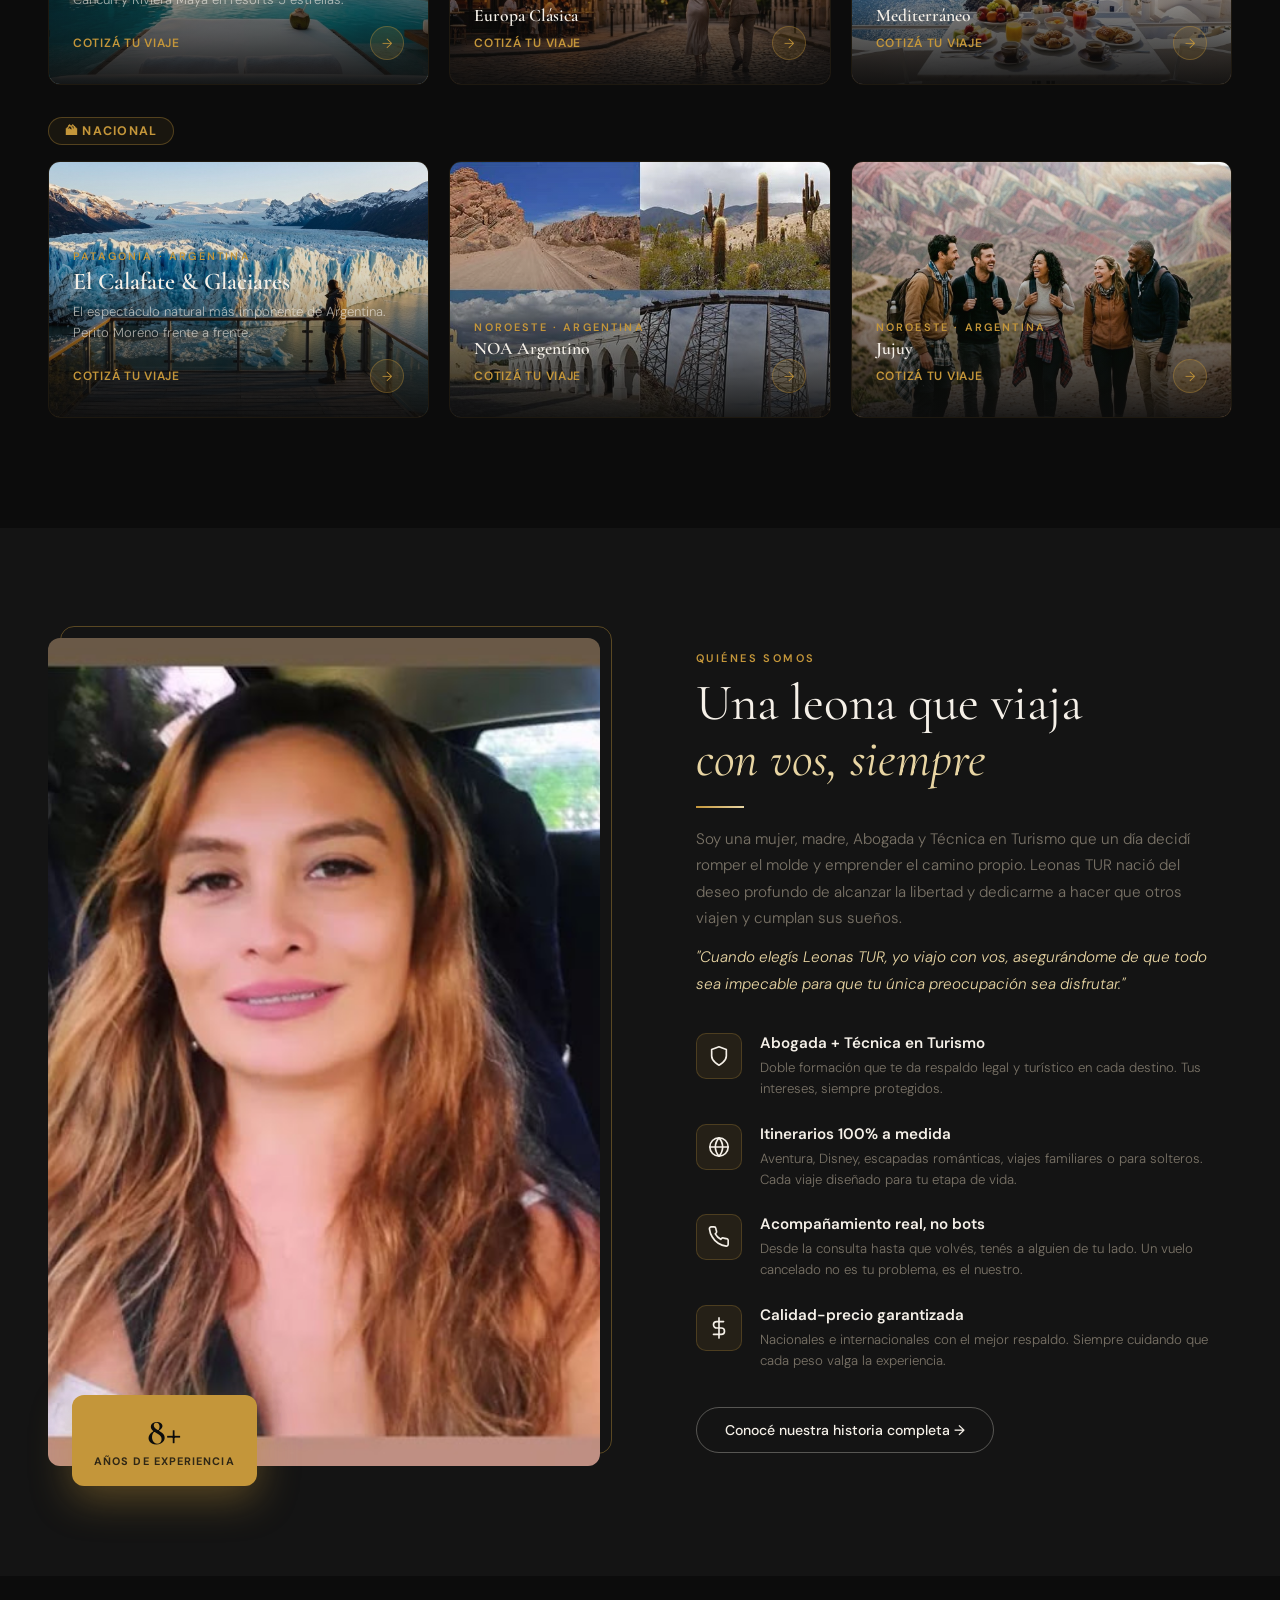
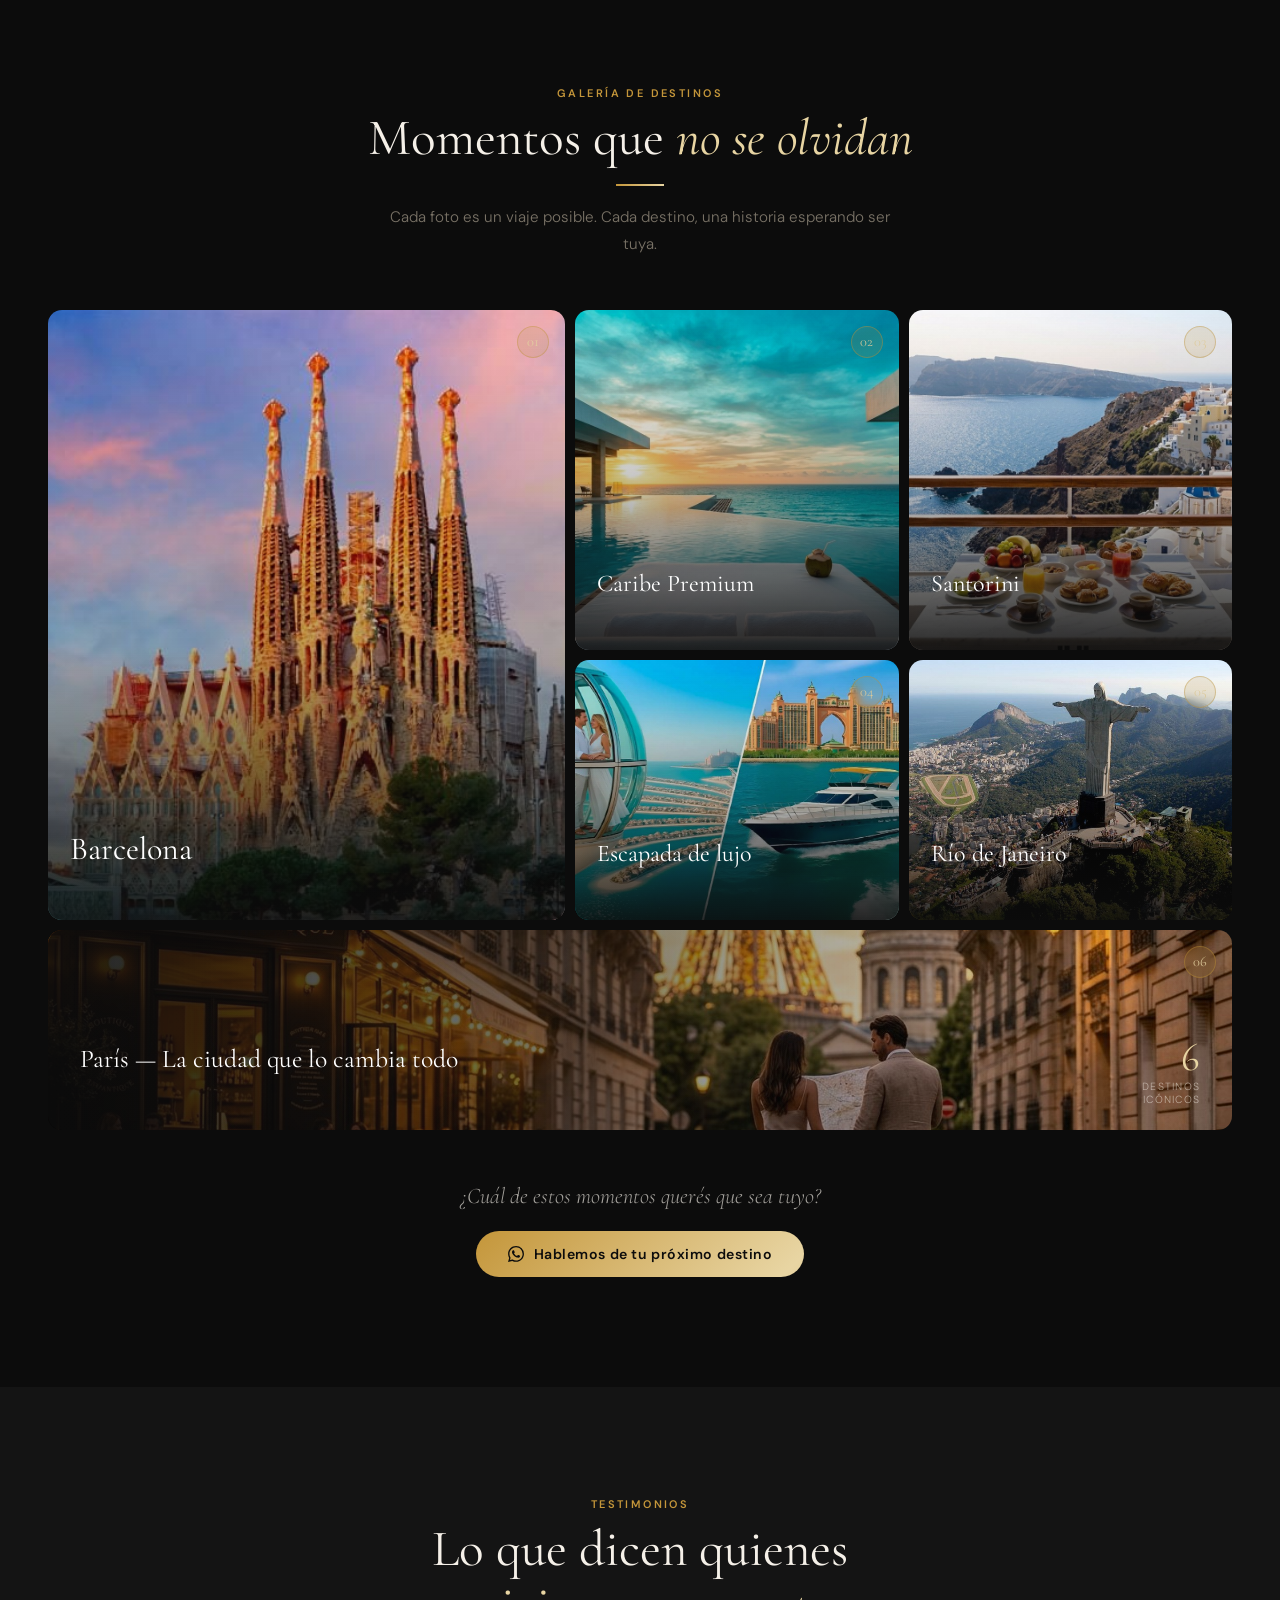
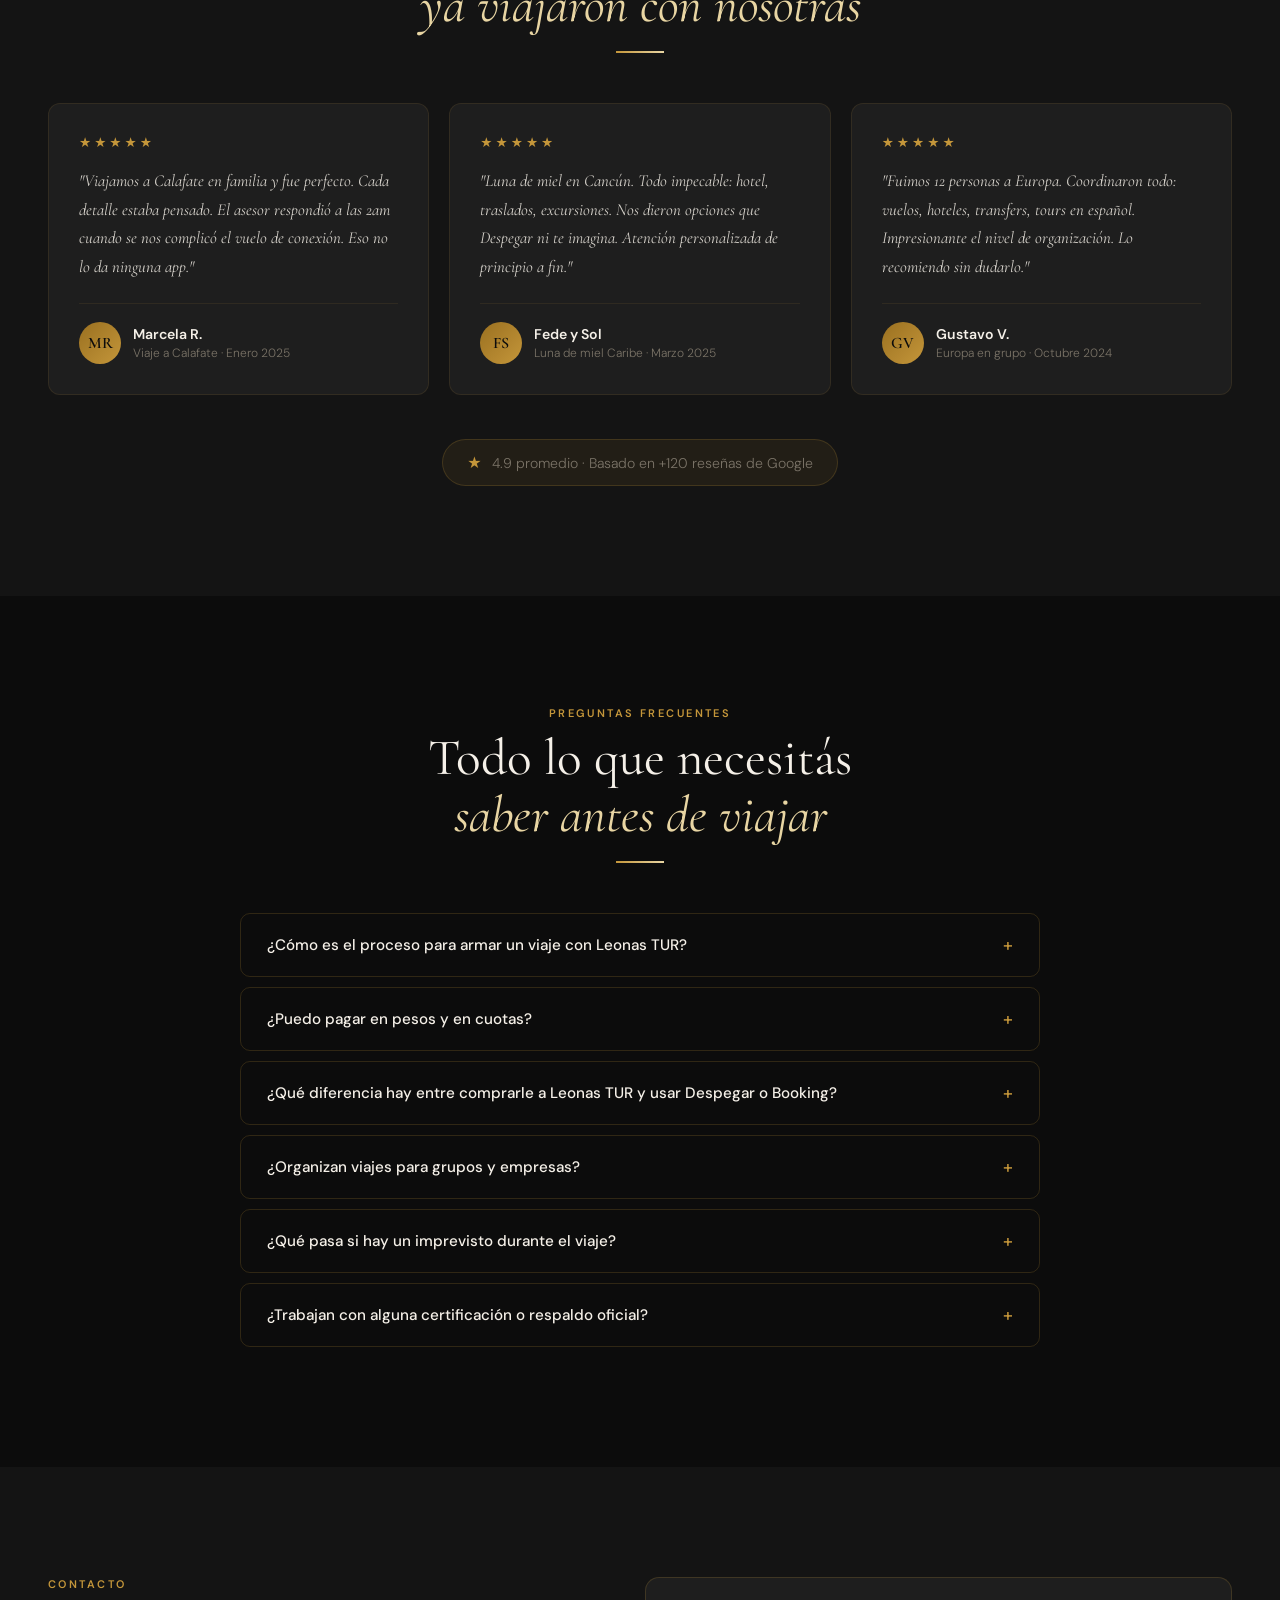
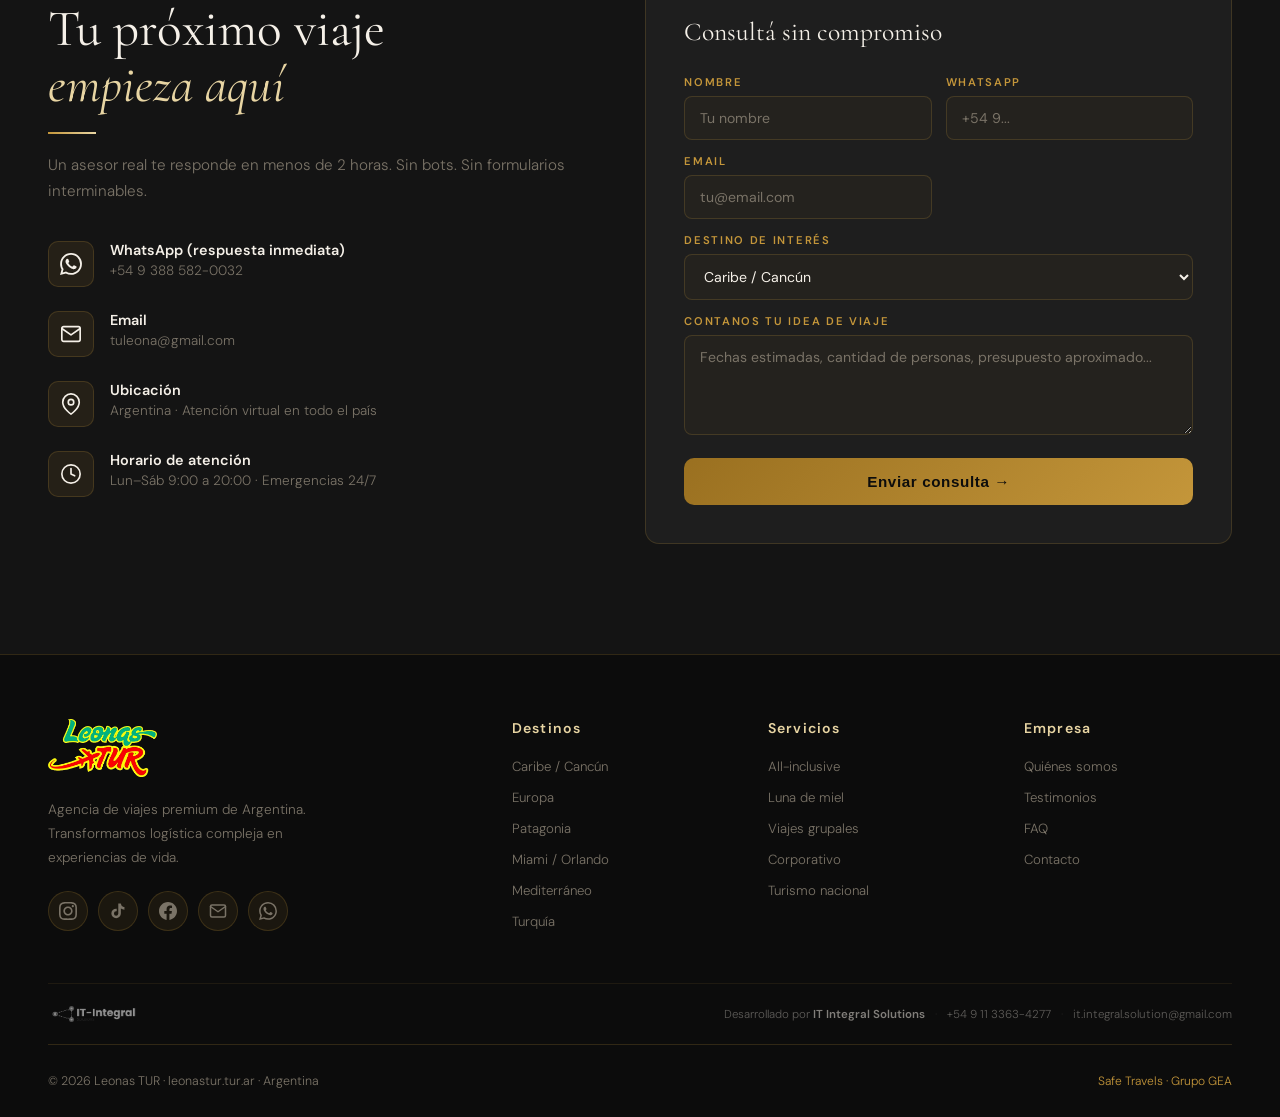
==== commit 7b271f35: "Remove deploy test nav item" ====
--- a/index.html
+++ b/index.html
@@ -41,7 +41,6 @@
         <li><a href="#testimonios">Testimonios</a></li>
         <li><a href="#faq">FAQ</a></li>
         <li><a href="#contacto">Contacto</a></li>
-        <li><a href="#hero">Prueba deploy</a></li>
       </ul>
       <a href="https://wa.me/5493885820032" class="nav-wa" target="_blank" onclick="return openWhatsApp('', 'nav')">
         <svg width="16" height="16" viewBox="0 0 24 24" fill="currentColor"><path d="M17.472 14.382c-.297-.149-1.758-.867-2.03-.967-.273-.099-.471-.148-.67.15-.197.297-.767.966-.94 1.164-.173.199-.347.223-.644.075-.297-.15-1.255-.463-2.39-1.475-.883-.788-1.48-1.761-1.653-2.059-.173-.297-.018-.458.13-.606.134-.133.298-.347.446-.52.149-.174.198-.298.298-.497.099-.198.05-.371-.025-.52-.075-.149-.669-1.612-.916-2.207-.242-.579-.487-.5-.669-.51-.173-.008-.371-.01-.57-.01-.198 0-.52.074-.792.372-.272.297-1.04 1.016-1.04 2.479 0 1.462 1.065 2.875 1.213 3.074.149.198 2.096 3.2 5.077 4.487.709.306 1.262.489 1.694.625.712.227 1.36.195 1.871.118.571-.085 1.758-.719 2.006-1.413.248-.694.248-1.289.173-1.413-.074-.124-.272-.198-.57-.347m-5.421 7.403h-.004a9.87 9.87 0 01-5.031-1.378l-.361-.214-3.741.982.998-3.648-.235-.374a9.86 9.86 0 01-1.51-5.26c.001-5.45 4.436-9.884 9.888-9.884 2.64 0 5.122 1.03 6.988 2.898a9.825 9.825 0 012.893 6.994c-.003 5.45-4.437 9.884-9.885 9.884m8.413-18.297A11.815 11.815 0 0012.05 0C5.495 0 .16 5.335.157 11.892c0 2.096.547 4.142 1.588 5.945L.057 24l6.305-1.654a11.882 11.882 0 005.683 1.448h.005c6.554 0 11.89-5.335 11.893-11.893a11.821 11.821 0 00-3.48-8.413Z"/></svg>
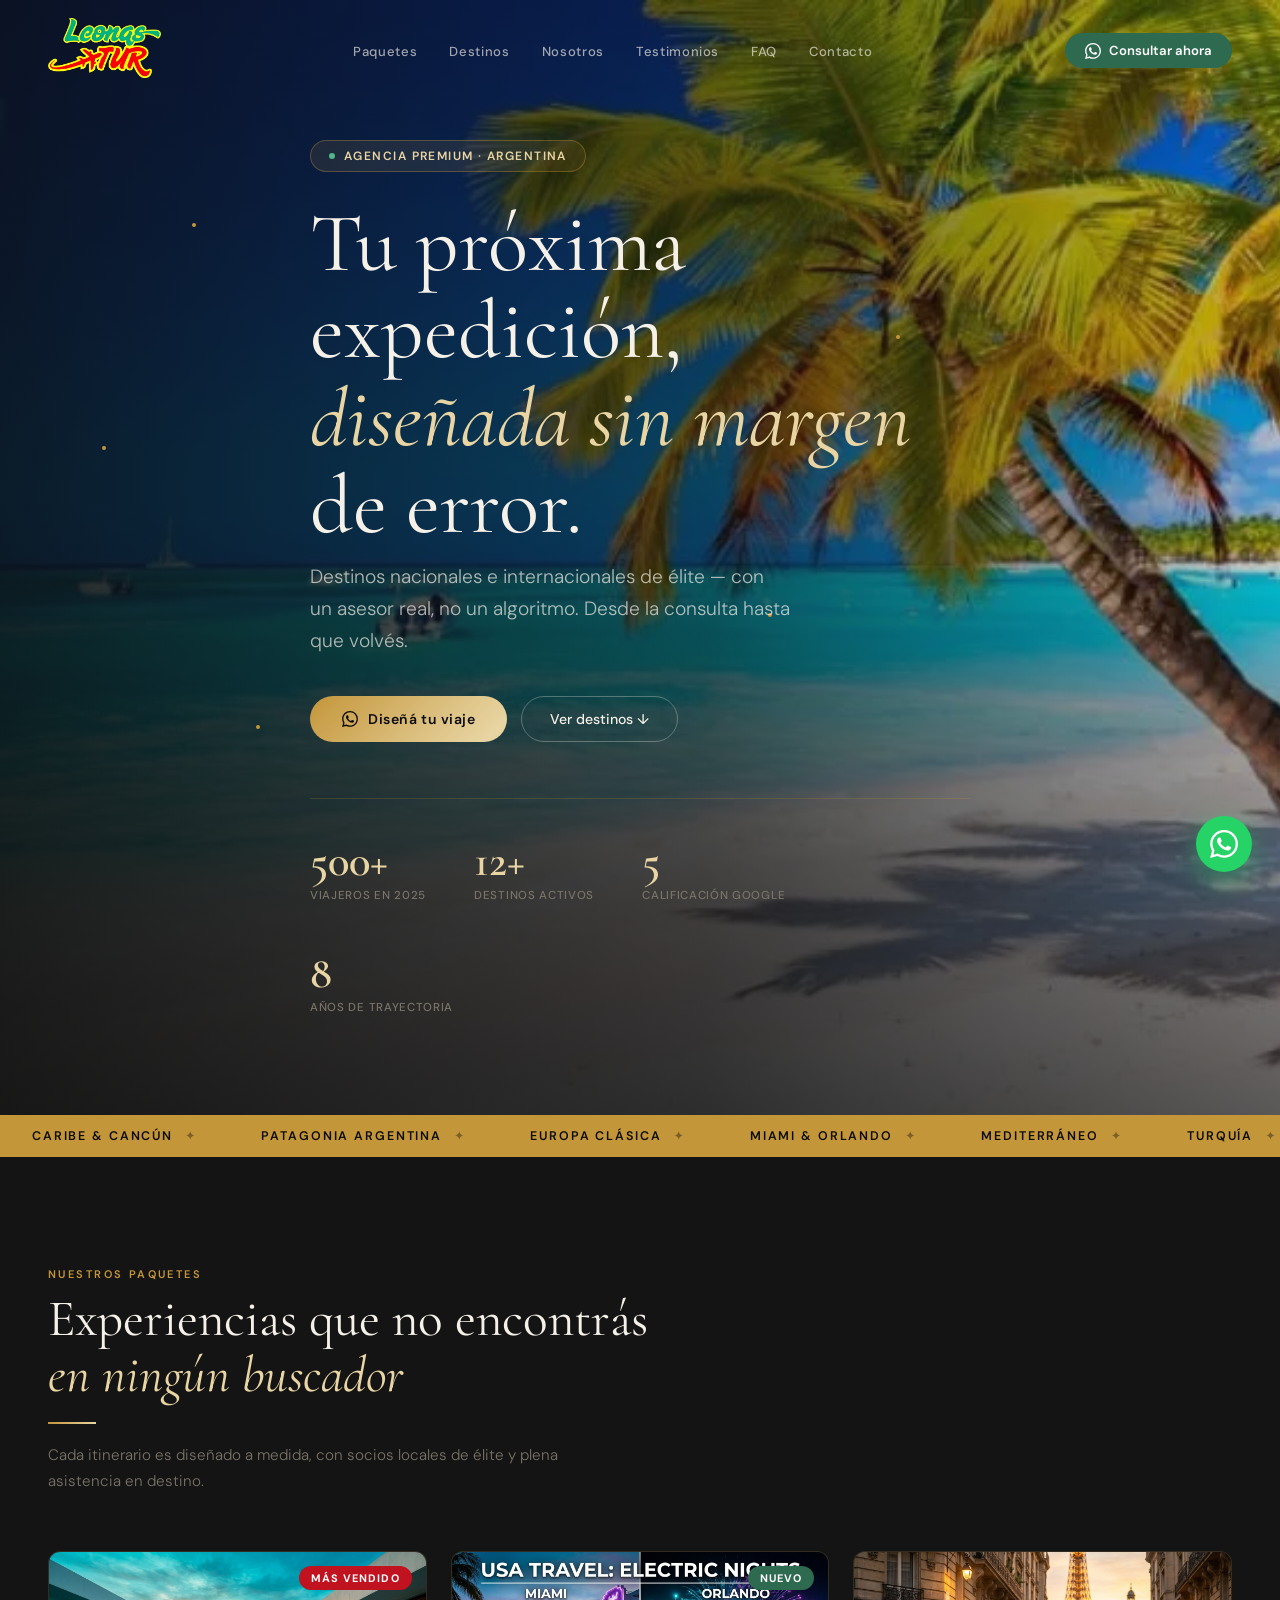
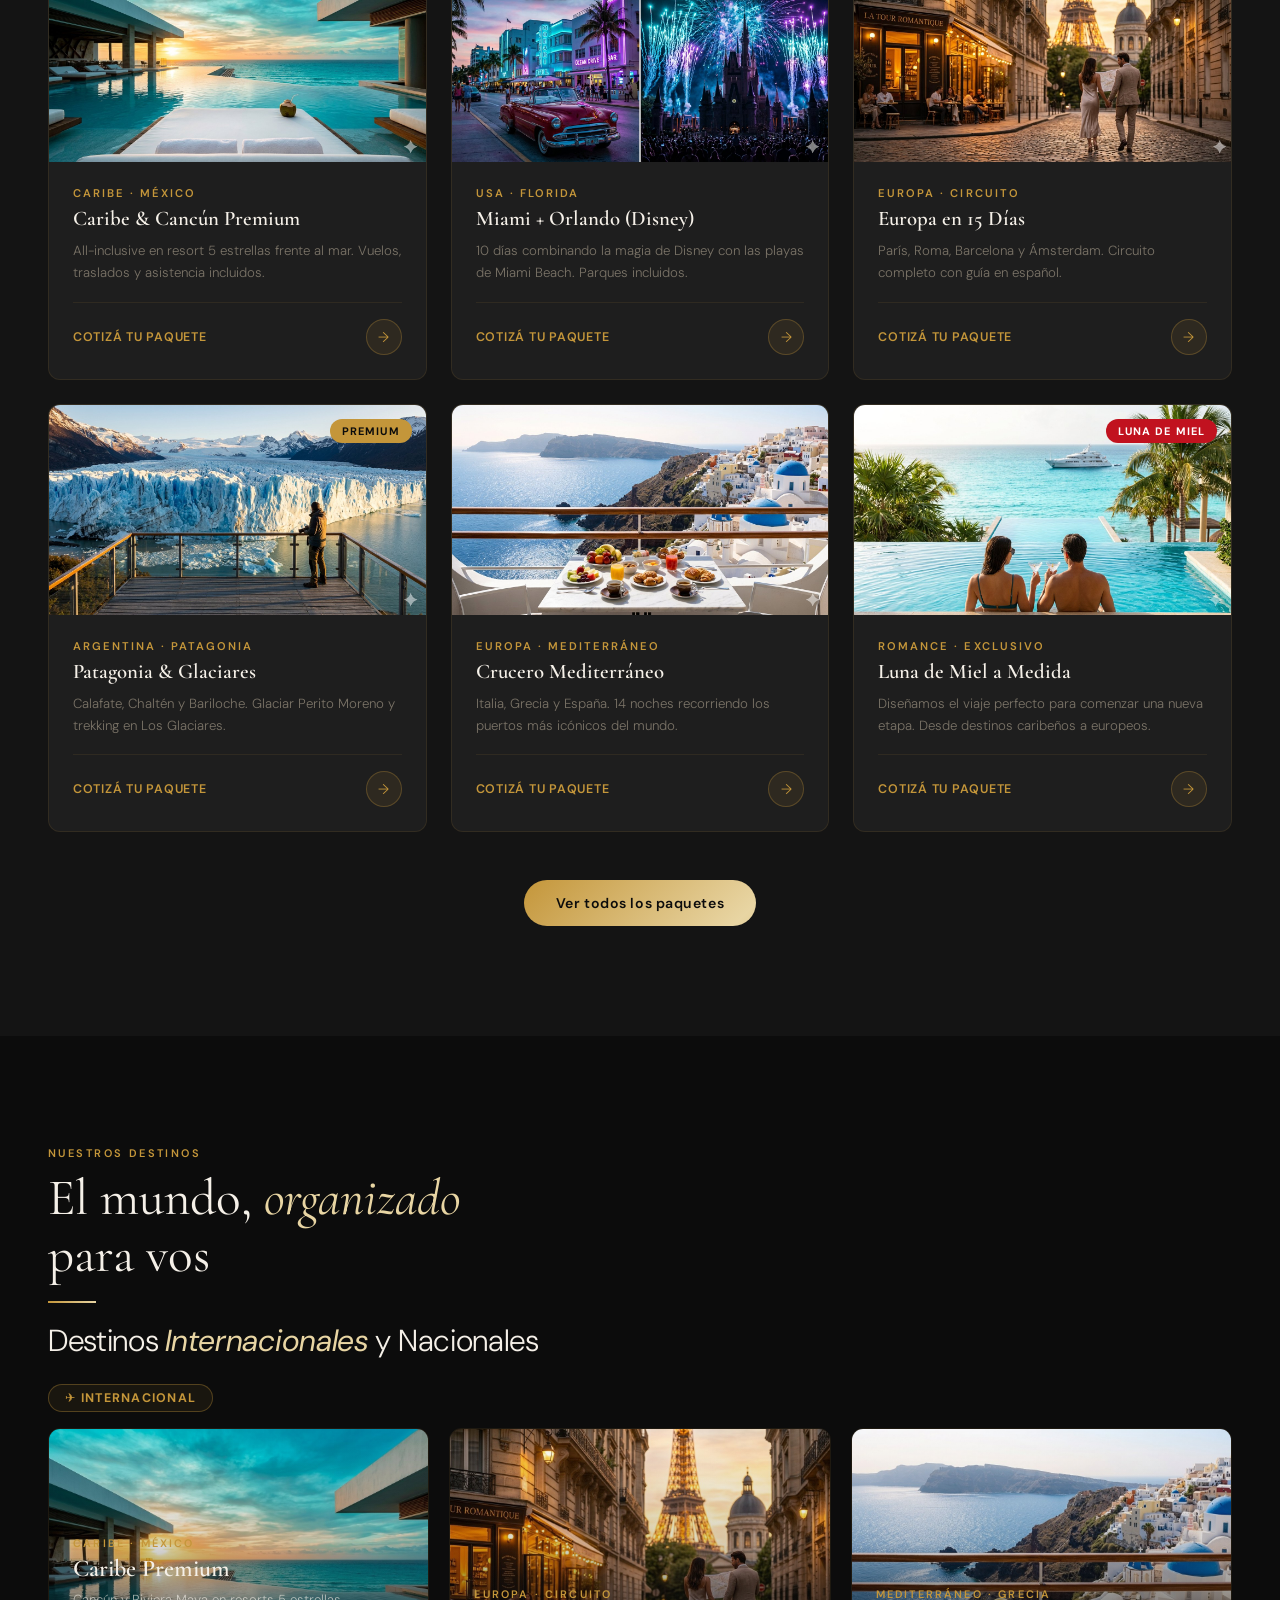
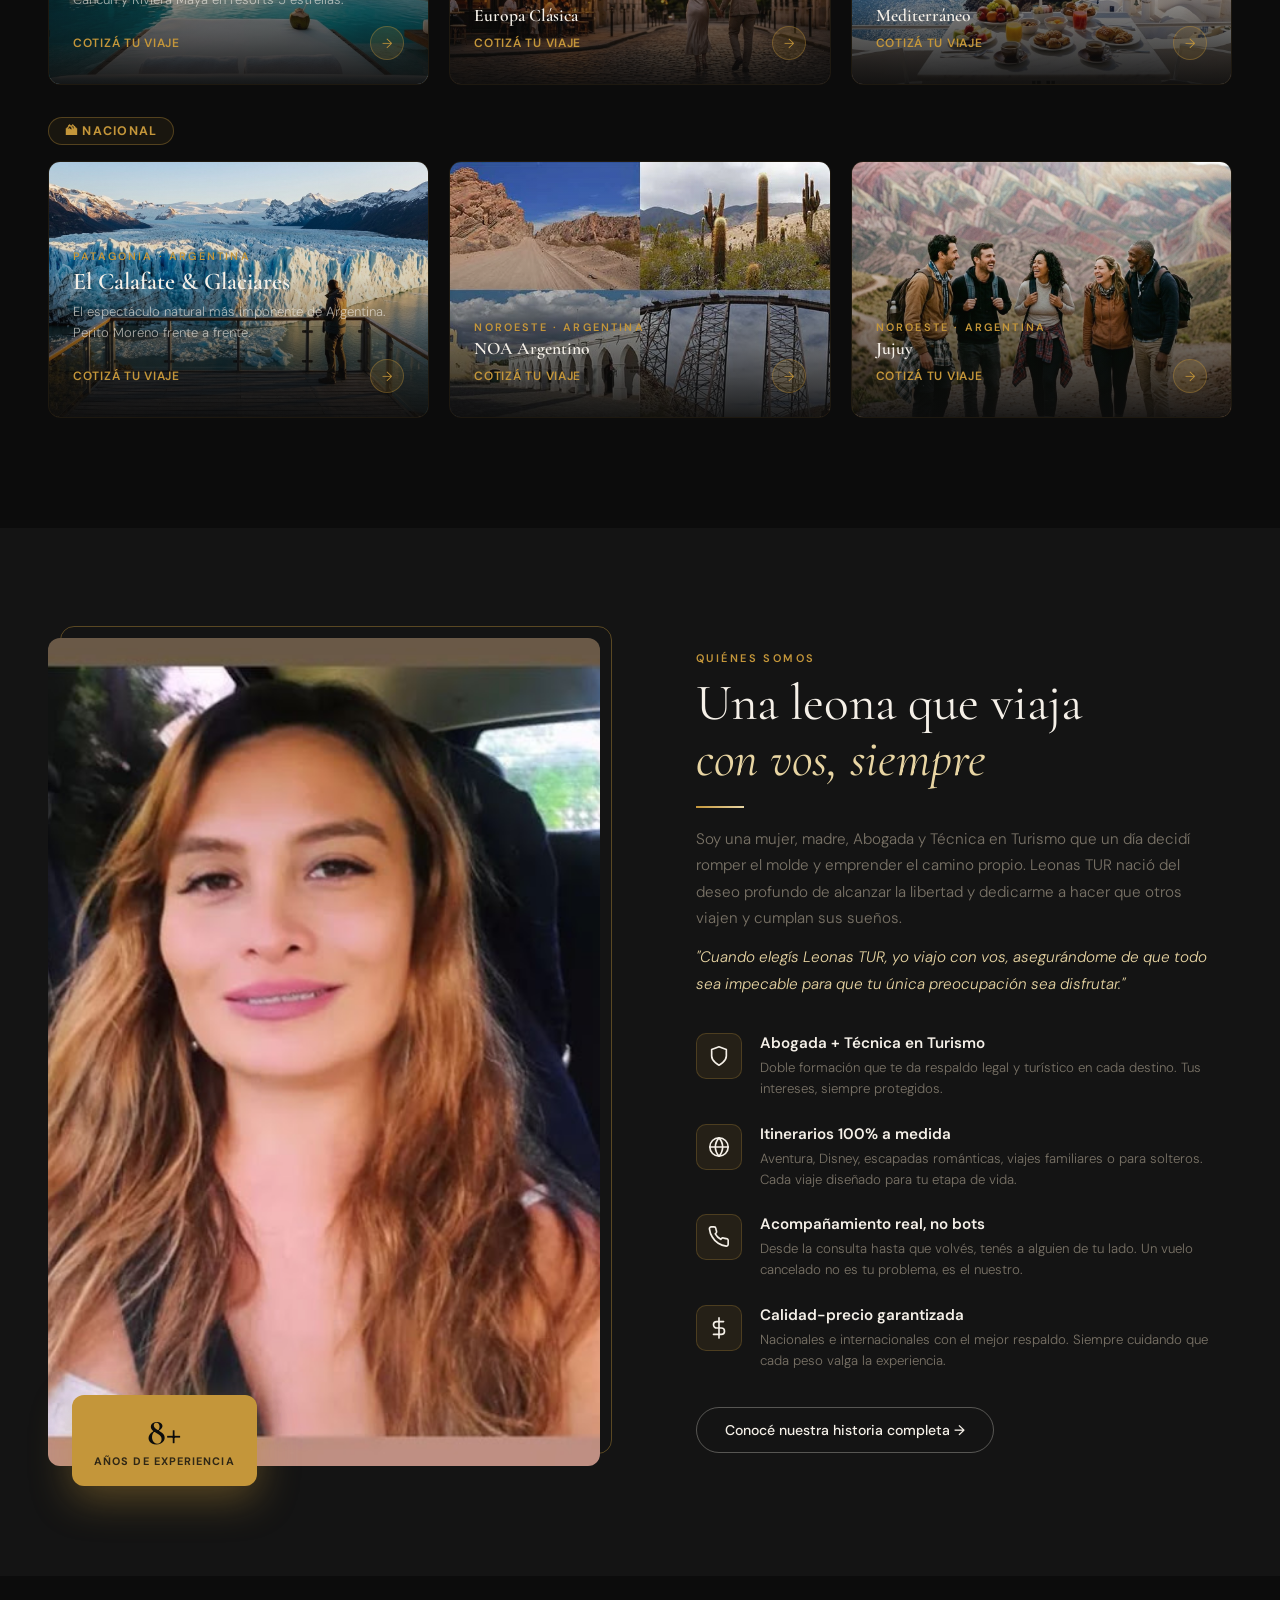
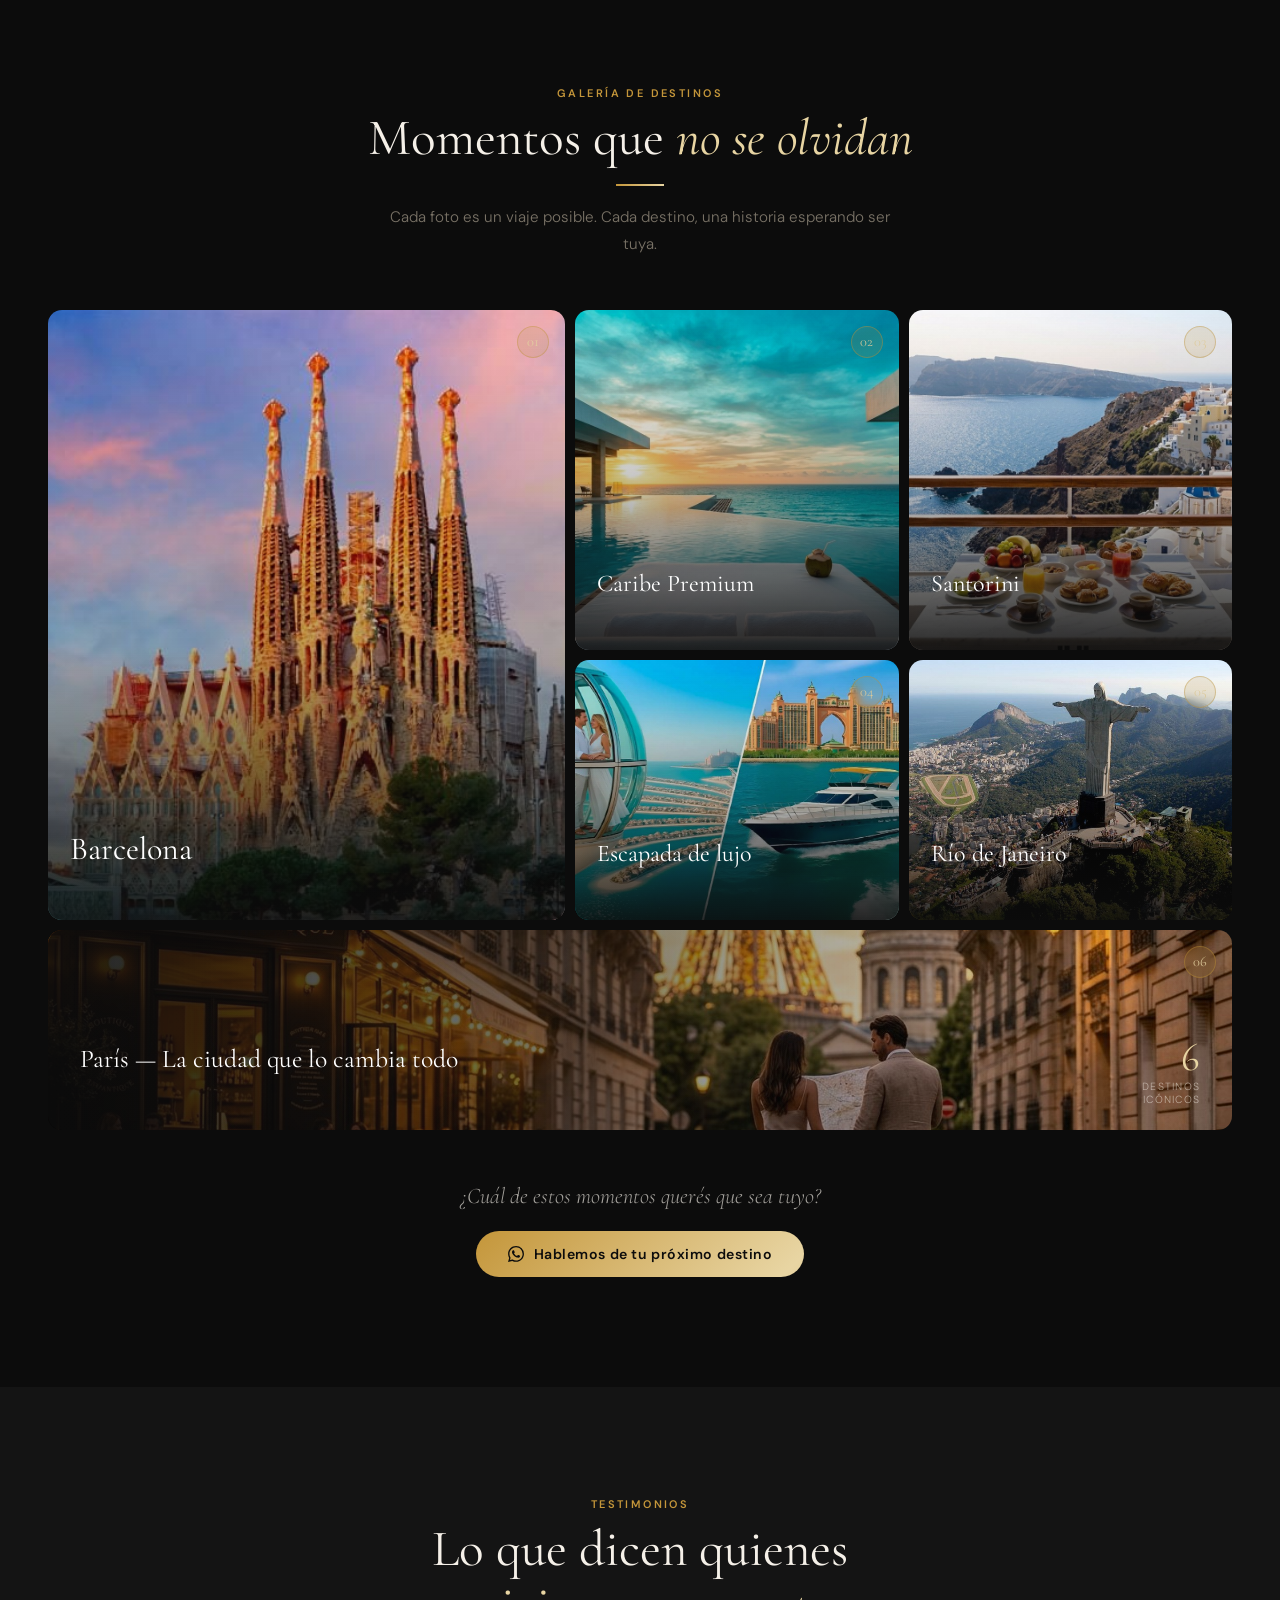
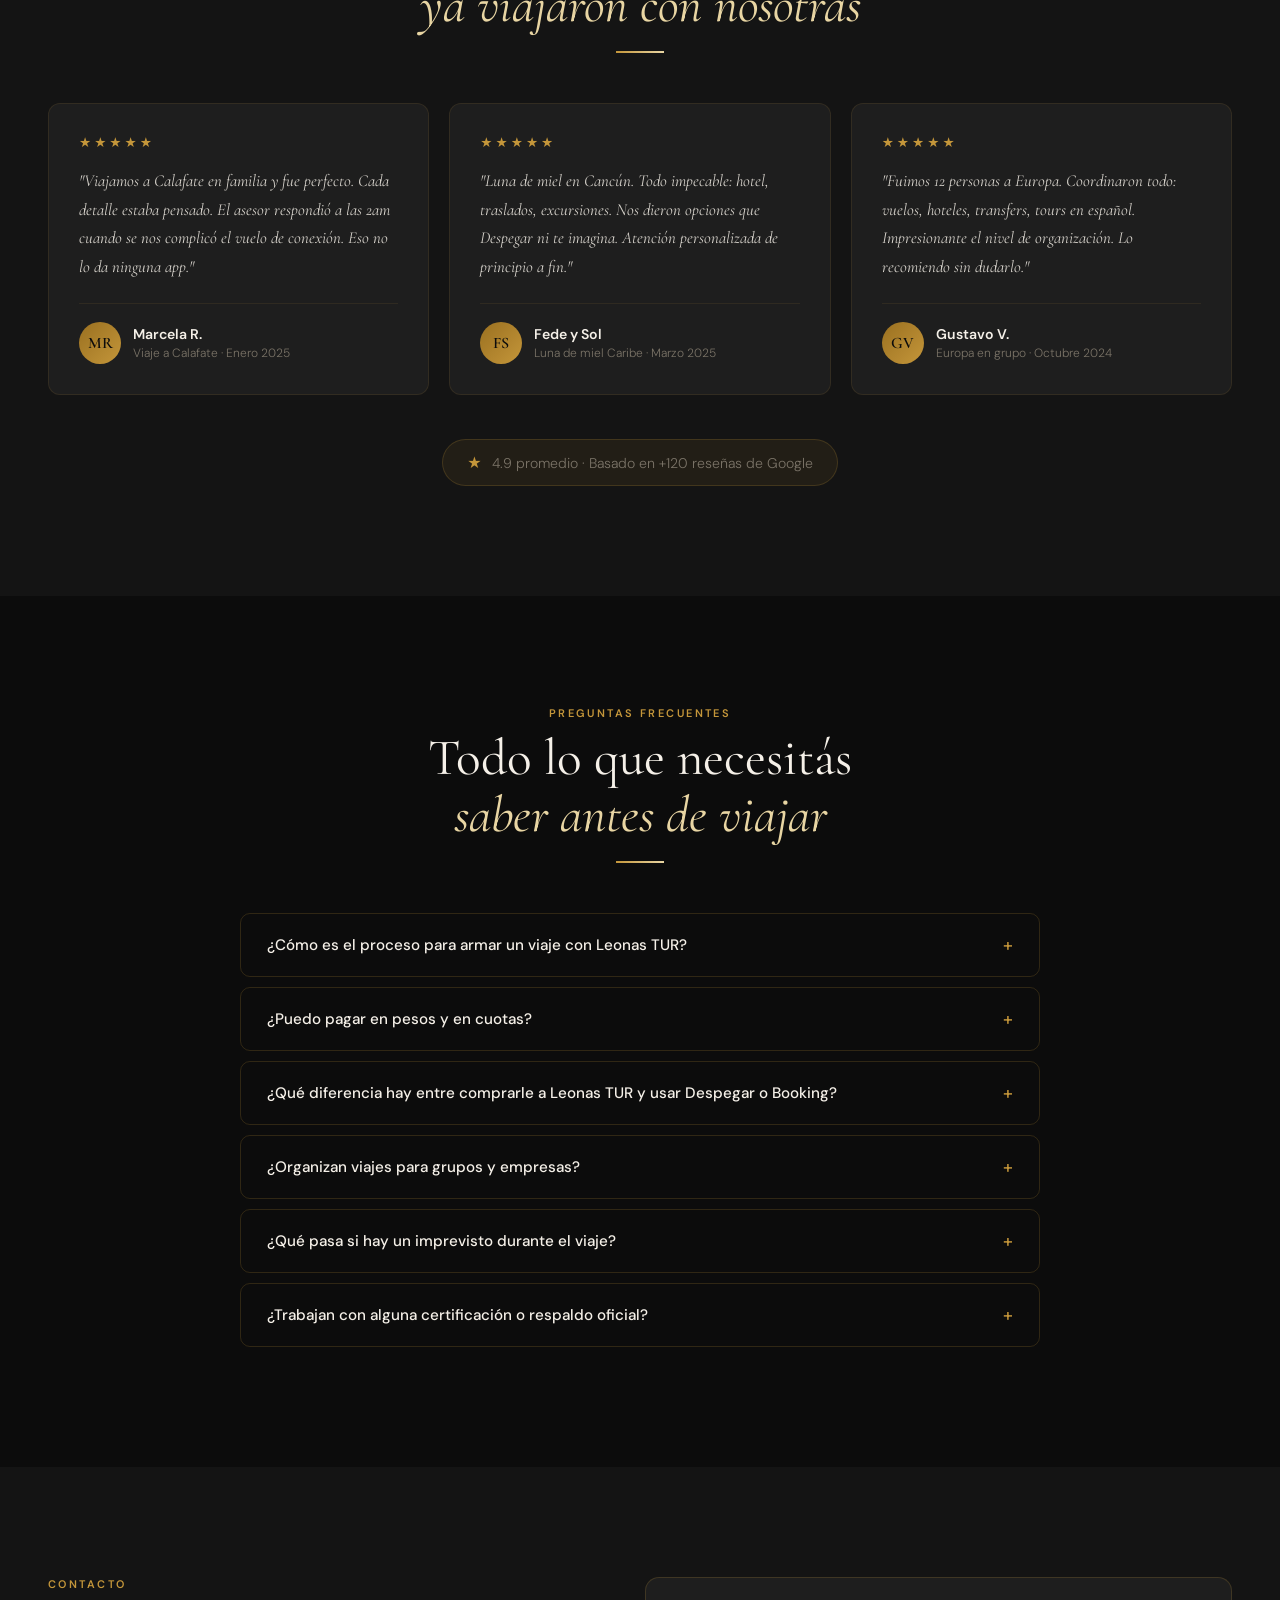
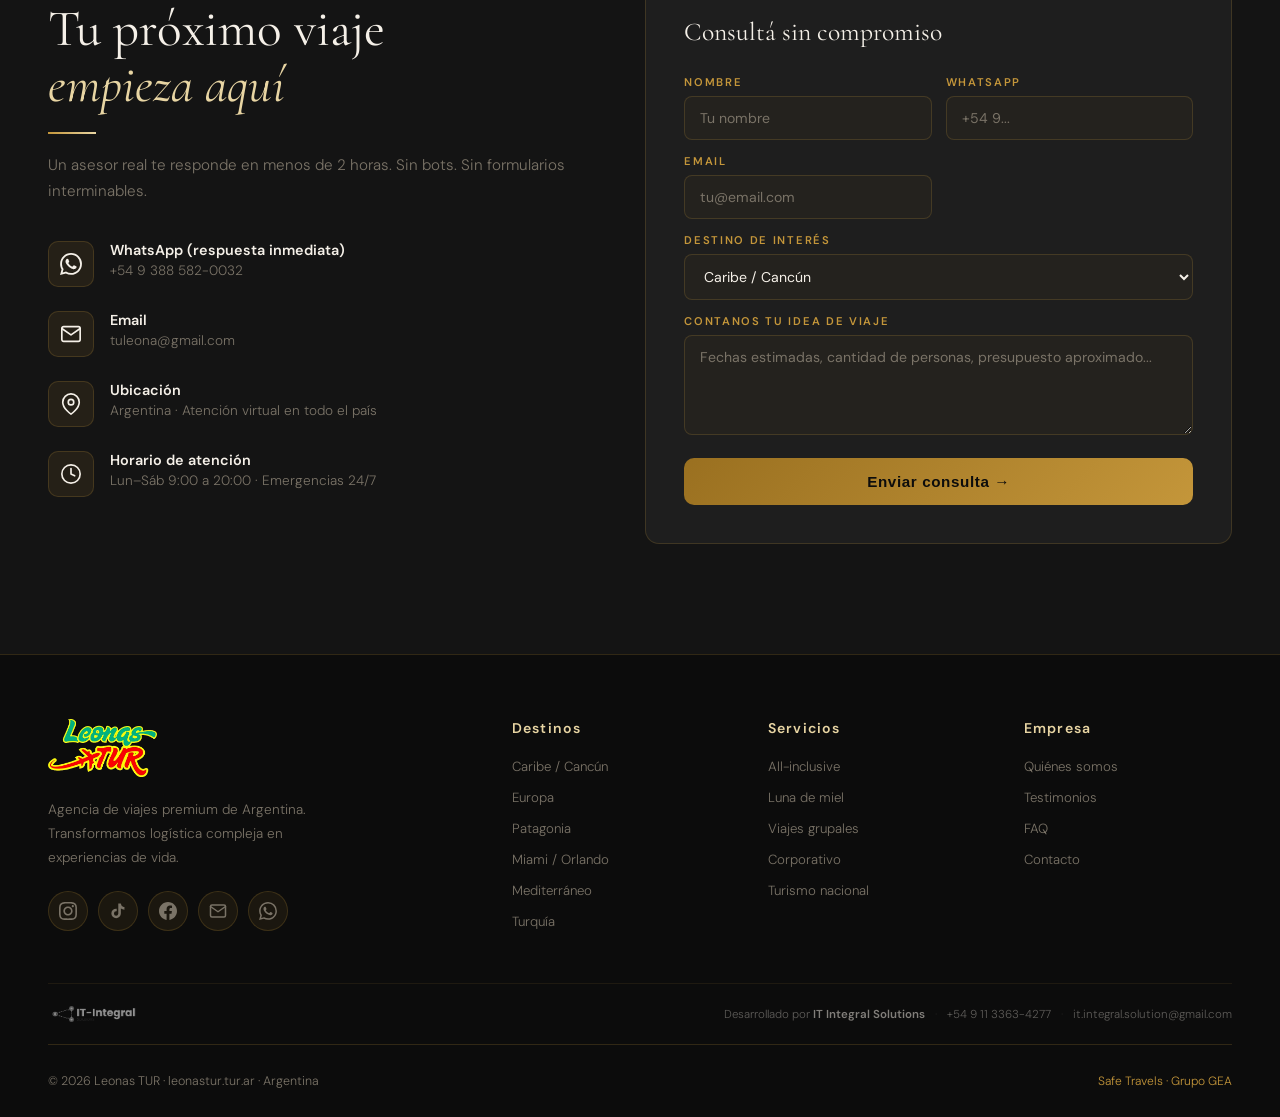
==== commit 8daa5bed: "Update hero image" ====
--- a/index.html
+++ b/index.html
@@ -54,7 +54,7 @@
 <!-- HERO -->
 <section id="hero">
   <div class="hero-bg">
-    <img src="assets/images/hero/perito-moreno.png" alt="Glaciar Perito Moreno, Patagonia"/>
+    <img src="assets/images/hero/hero-playa-turleona.png" alt="Playa tropical de aguas turquesa y palmeras"/>
   </div>
   <div class="hero-veil"></div>
   <div class="hero-veil2"></div>
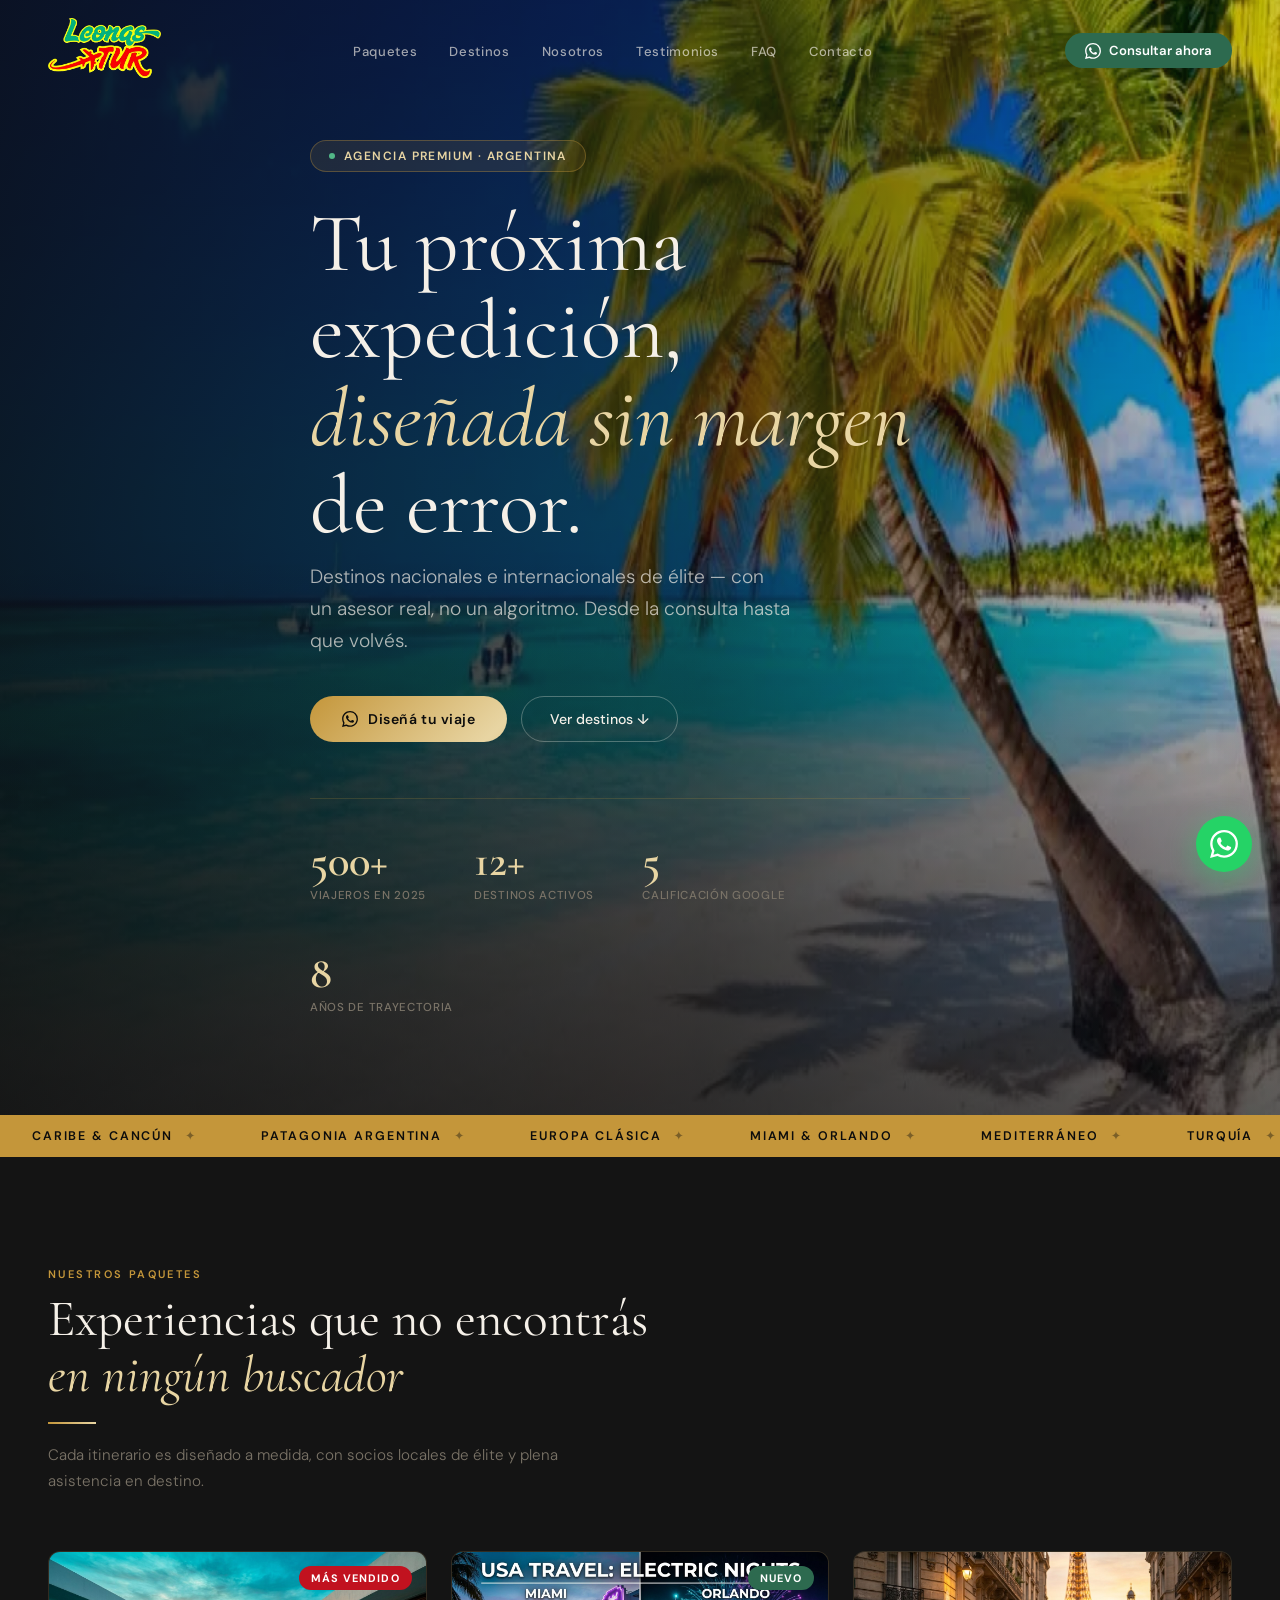
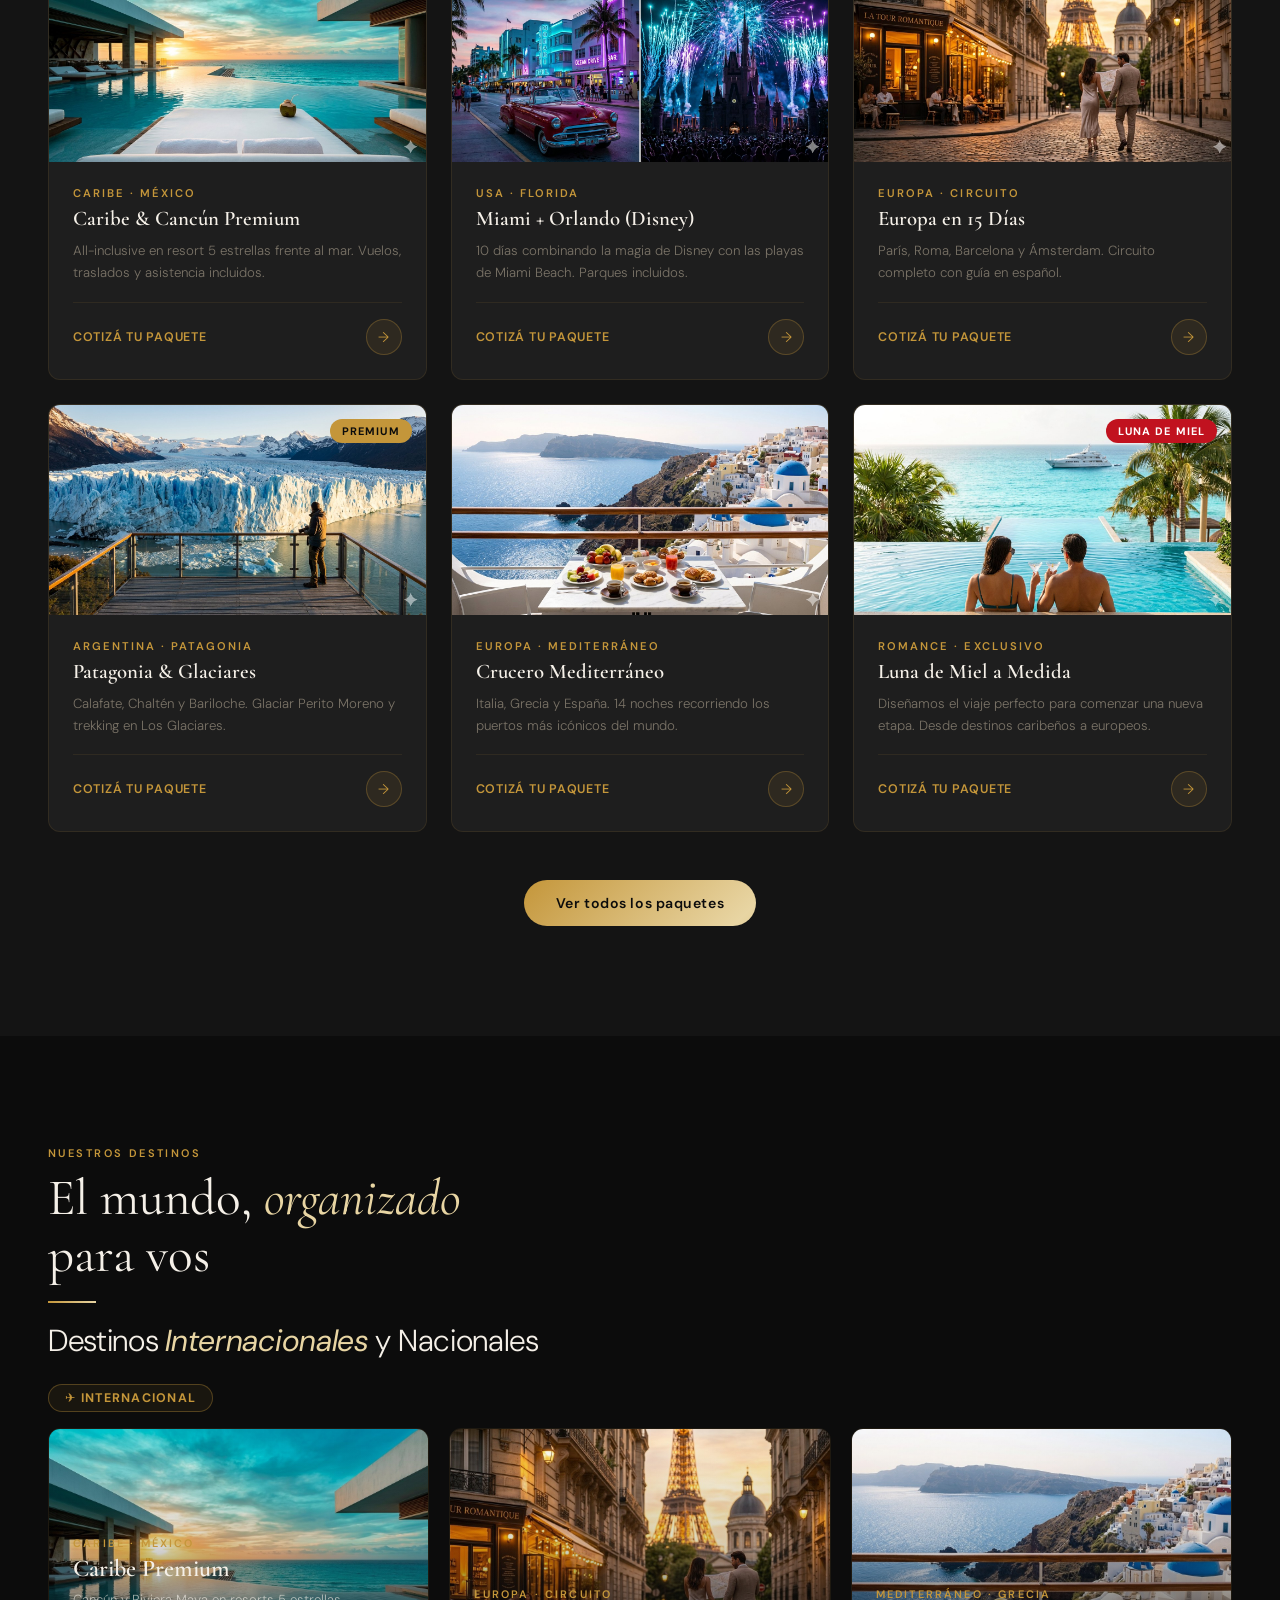
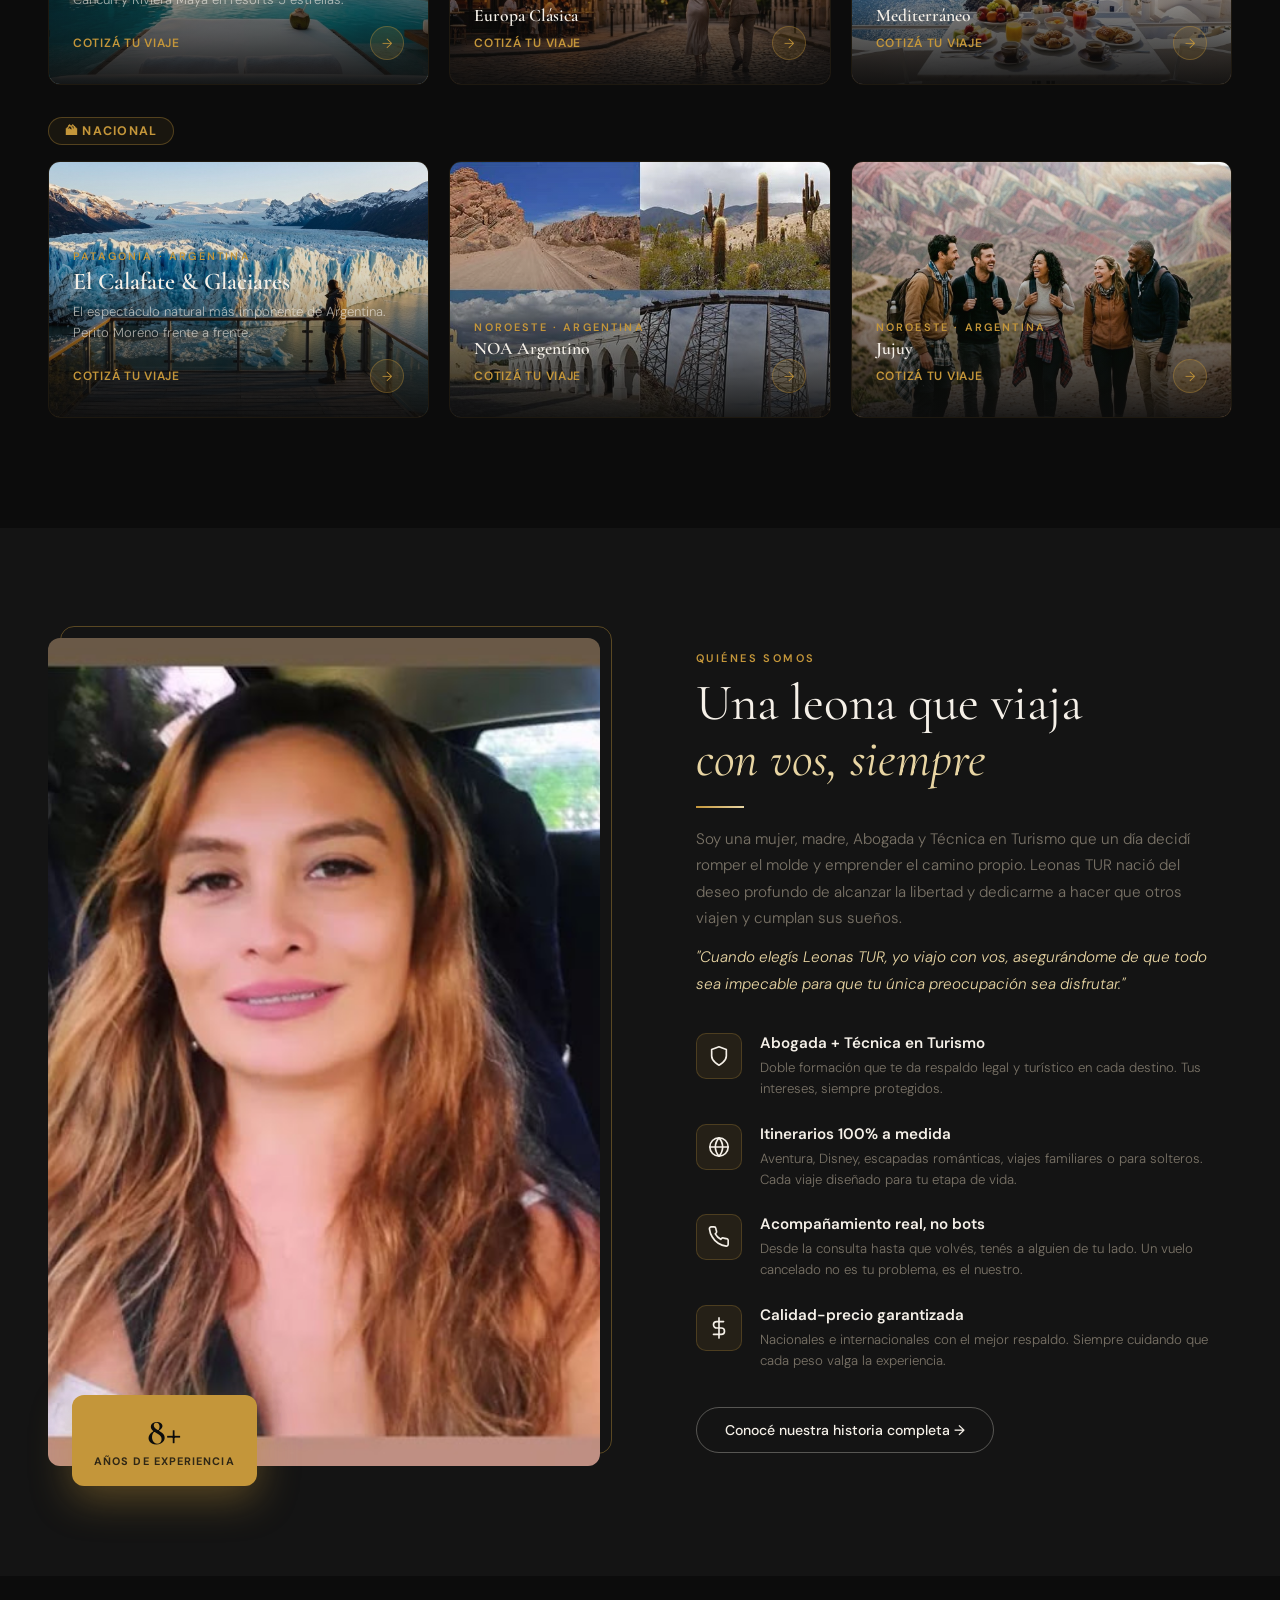
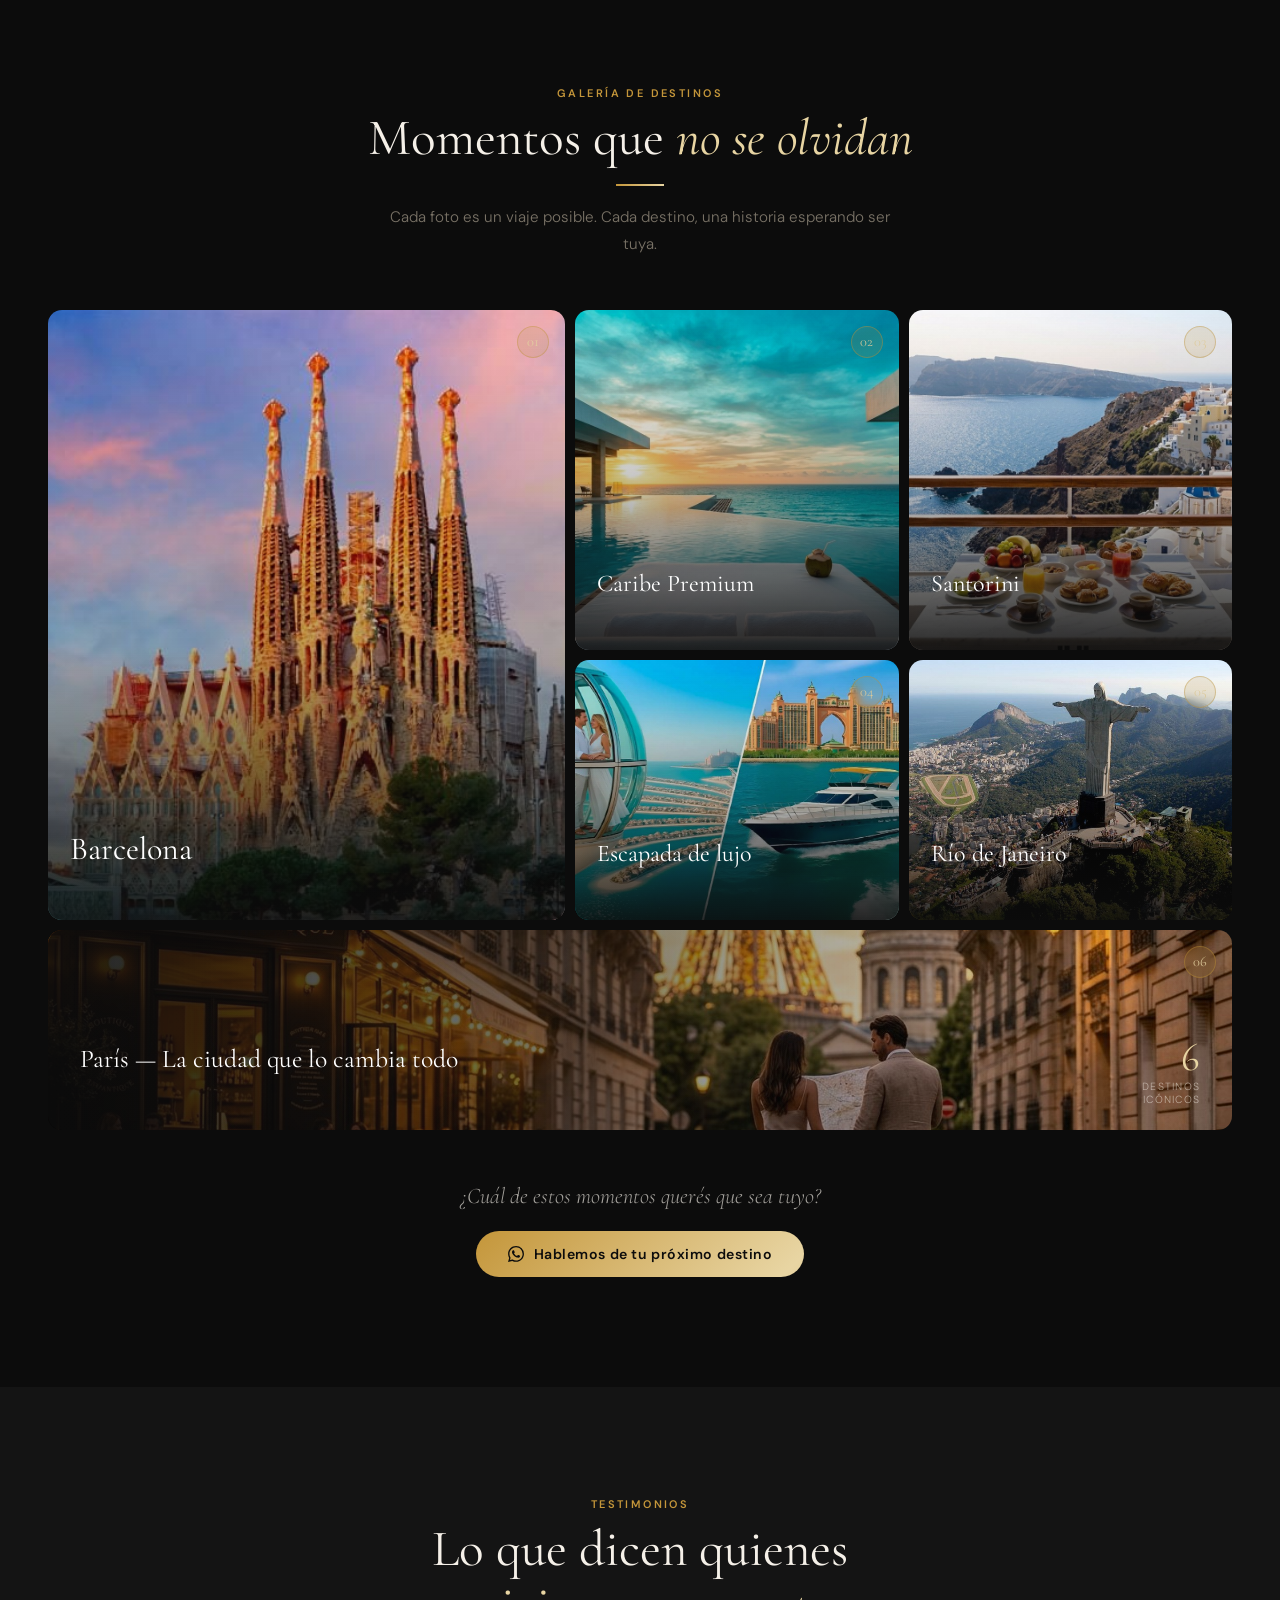
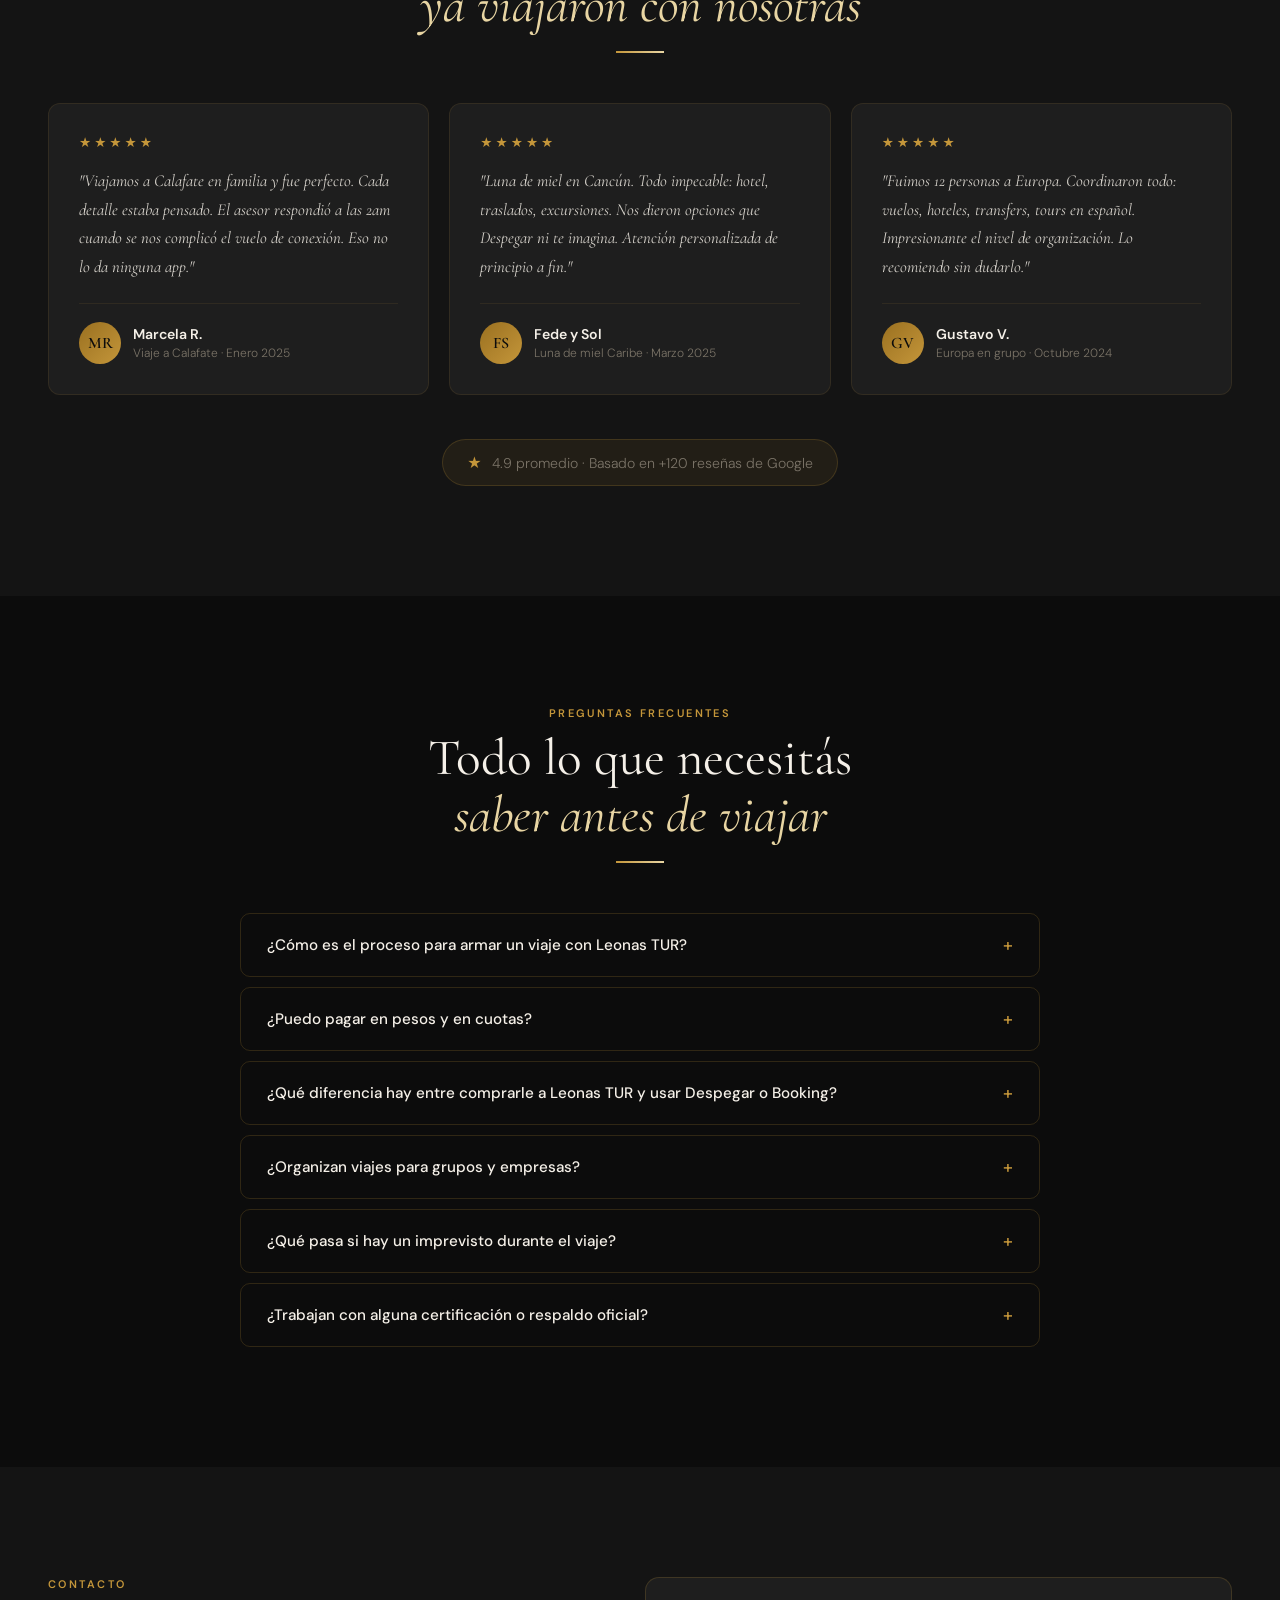
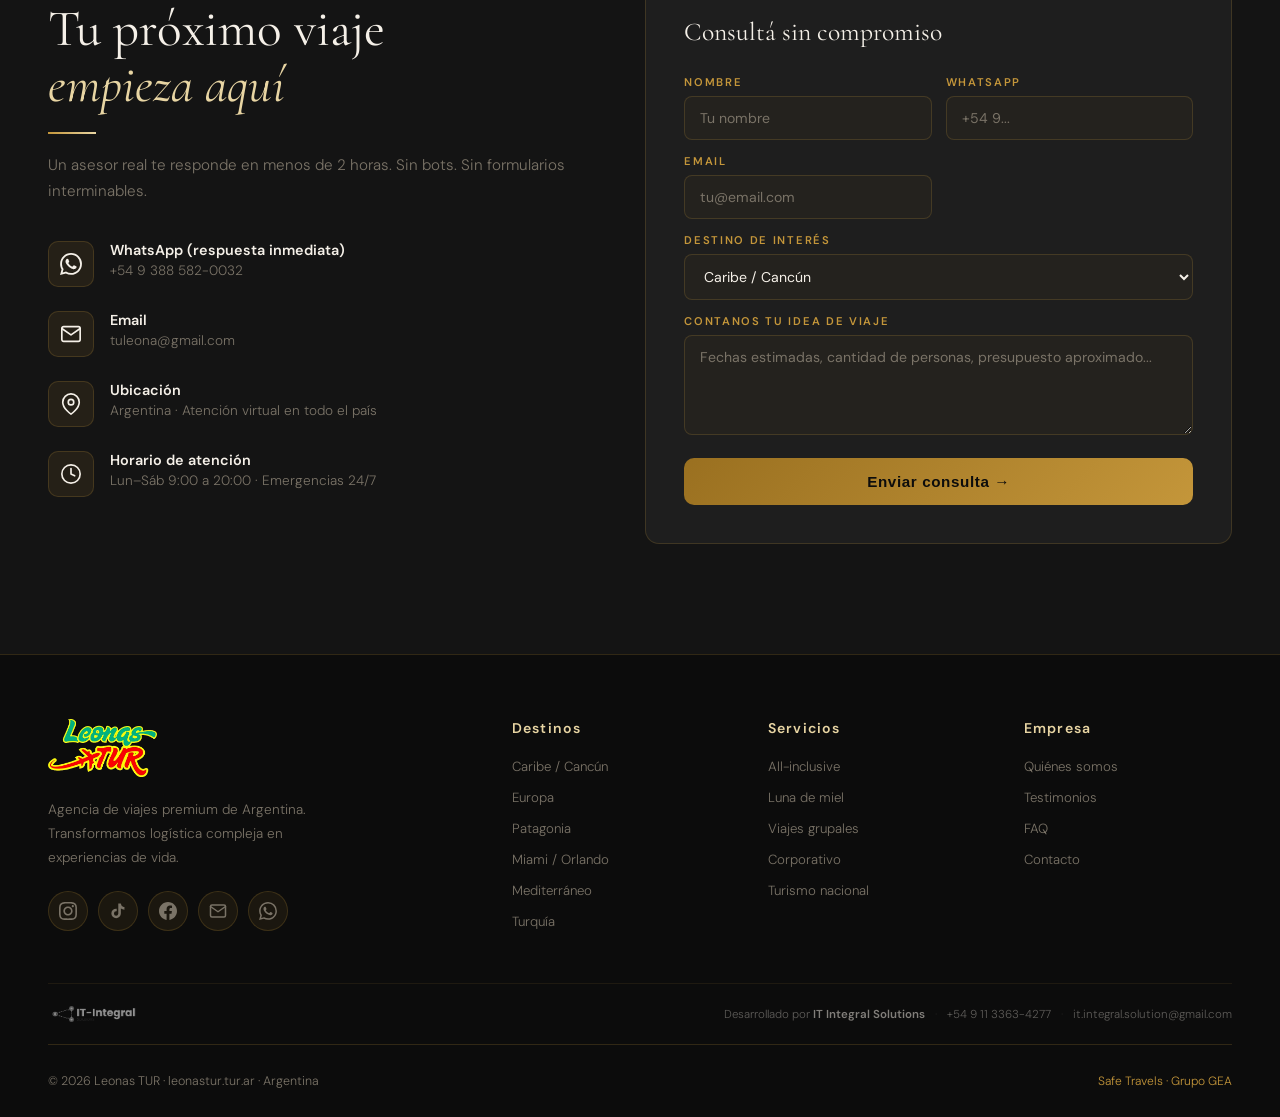
==== commit bc7ec77b: "Improve hero image quality" ====
--- a/index.html
+++ b/index.html
@@ -54,17 +54,10 @@
 <!-- HERO -->
 <section id="hero">
   <div class="hero-bg">
-    <img src="assets/images/hero/hero-playa-turleona.png" alt="Playa tropical de aguas turquesa y palmeras"/>
+    <img src="assets/images/hero/hero-playa-turleona-optimized.png" alt="Playa tropical de aguas turquesa y palmeras"/>
   </div>
   <div class="hero-veil"></div>
   <div class="hero-veil2"></div>
-
-  <!-- Decorative particles -->
-  <div class="hero-particle" style="top:20%;left:15%;--dur:5s;--delay:0s;"></div>
-  <div class="hero-particle" style="top:40%;left:8%;--dur:7s;--delay:1s;"></div>
-  <div class="hero-particle" style="top:65%;left:20%;--dur:6s;--delay:2s;"></div>
-  <div class="hero-particle" style="top:30%;left:70%;--dur:8s;--delay:0.5s;"></div>
-  <div class="hero-particle" style="top:55%;left:60%;--dur:5.5s;--delay:3s;"></div>
   <div class="container">
     <div class="hero-content">
       <div class="hero-badge fade-up">
--- a/css/style.css
+++ b/css/style.css
@@ -332,7 +332,6 @@
 @keyframes borderGlow{0%,100%{box-shadow:0 0 0 0 rgba(196,150,58,0);}50%{box-shadow:0 0 20px 4px rgba(196,150,58,0.25);}}
 @keyframes slideInTicker{from{transform:translateX(0);}to{transform:translateX(-50%);}}
 @keyframes rotateIn{from{opacity:0;transform:rotate(-5deg) scale(0.95);}to{opacity:1;transform:rotate(0) scale(1);}}
-@keyframes particleDrift{0%{transform:translateY(0) translateX(0);opacity:0;}20%{opacity:0.6;}80%{opacity:0.6;}100%{transform:translateY(-80px) translateX(20px);opacity:0;}}
 
 .fade-left{opacity:0;transform:translateX(-36px);transition:opacity 0.7s ease,transform 0.7s ease;}
 .fade-left.vis{opacity:1;transform:translateX(0);}
@@ -359,5 +358,4 @@
 .pkg-top-line{position:absolute;top:0;left:0;right:0;height:2px;}
 .f-inp,.f-sel,.f-area{transition:border-color 0.3s,box-shadow 0.3s,background 0.3s;}
 .f-inp:focus,.f-sel:focus,.f-area:focus{box-shadow:0 0 0 3px rgba(196,150,58,0.15);}
-.hero-particle{position:absolute;width:4px;height:4px;background:var(--gold);border-radius:50%;pointer-events:none;animation:particleDrift var(--dur,4s) var(--delay,0s) ease-in-out infinite;}
 .ticker-inner{animation:slideInTicker 28s linear infinite;}
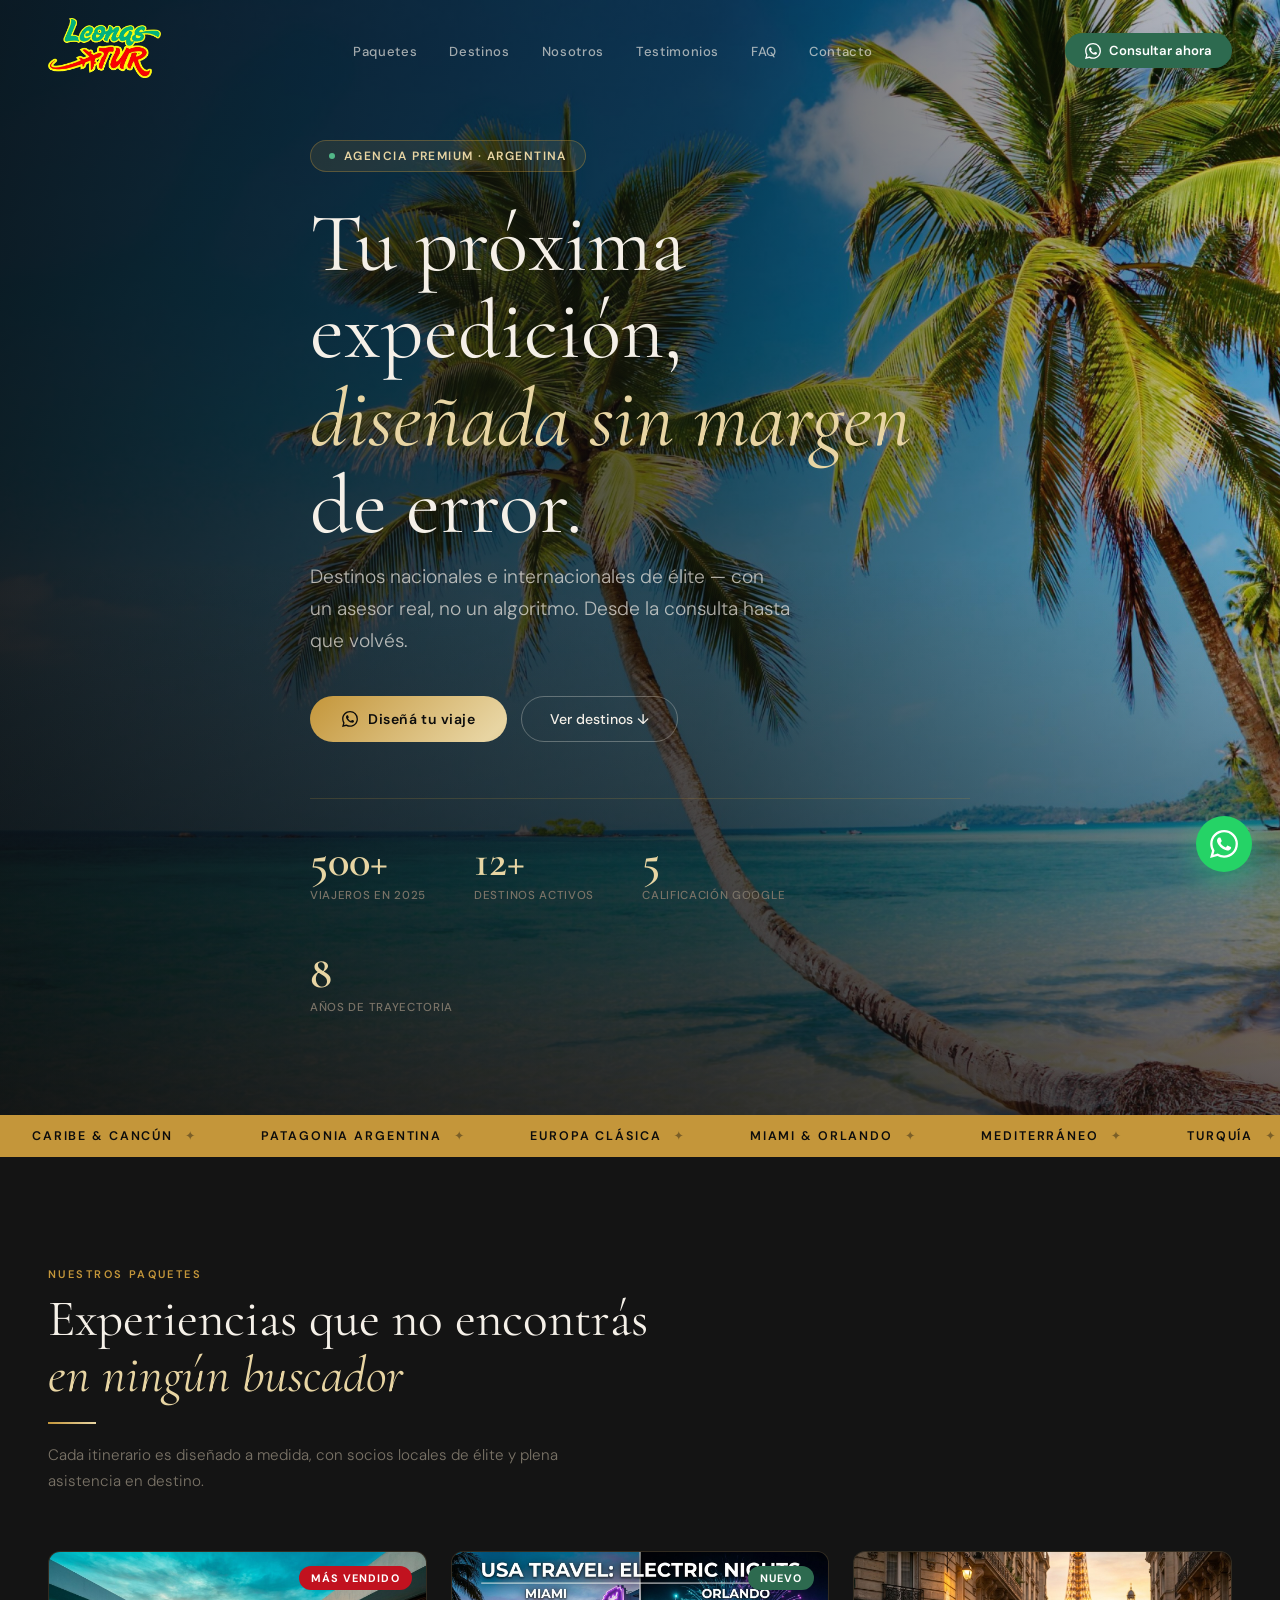
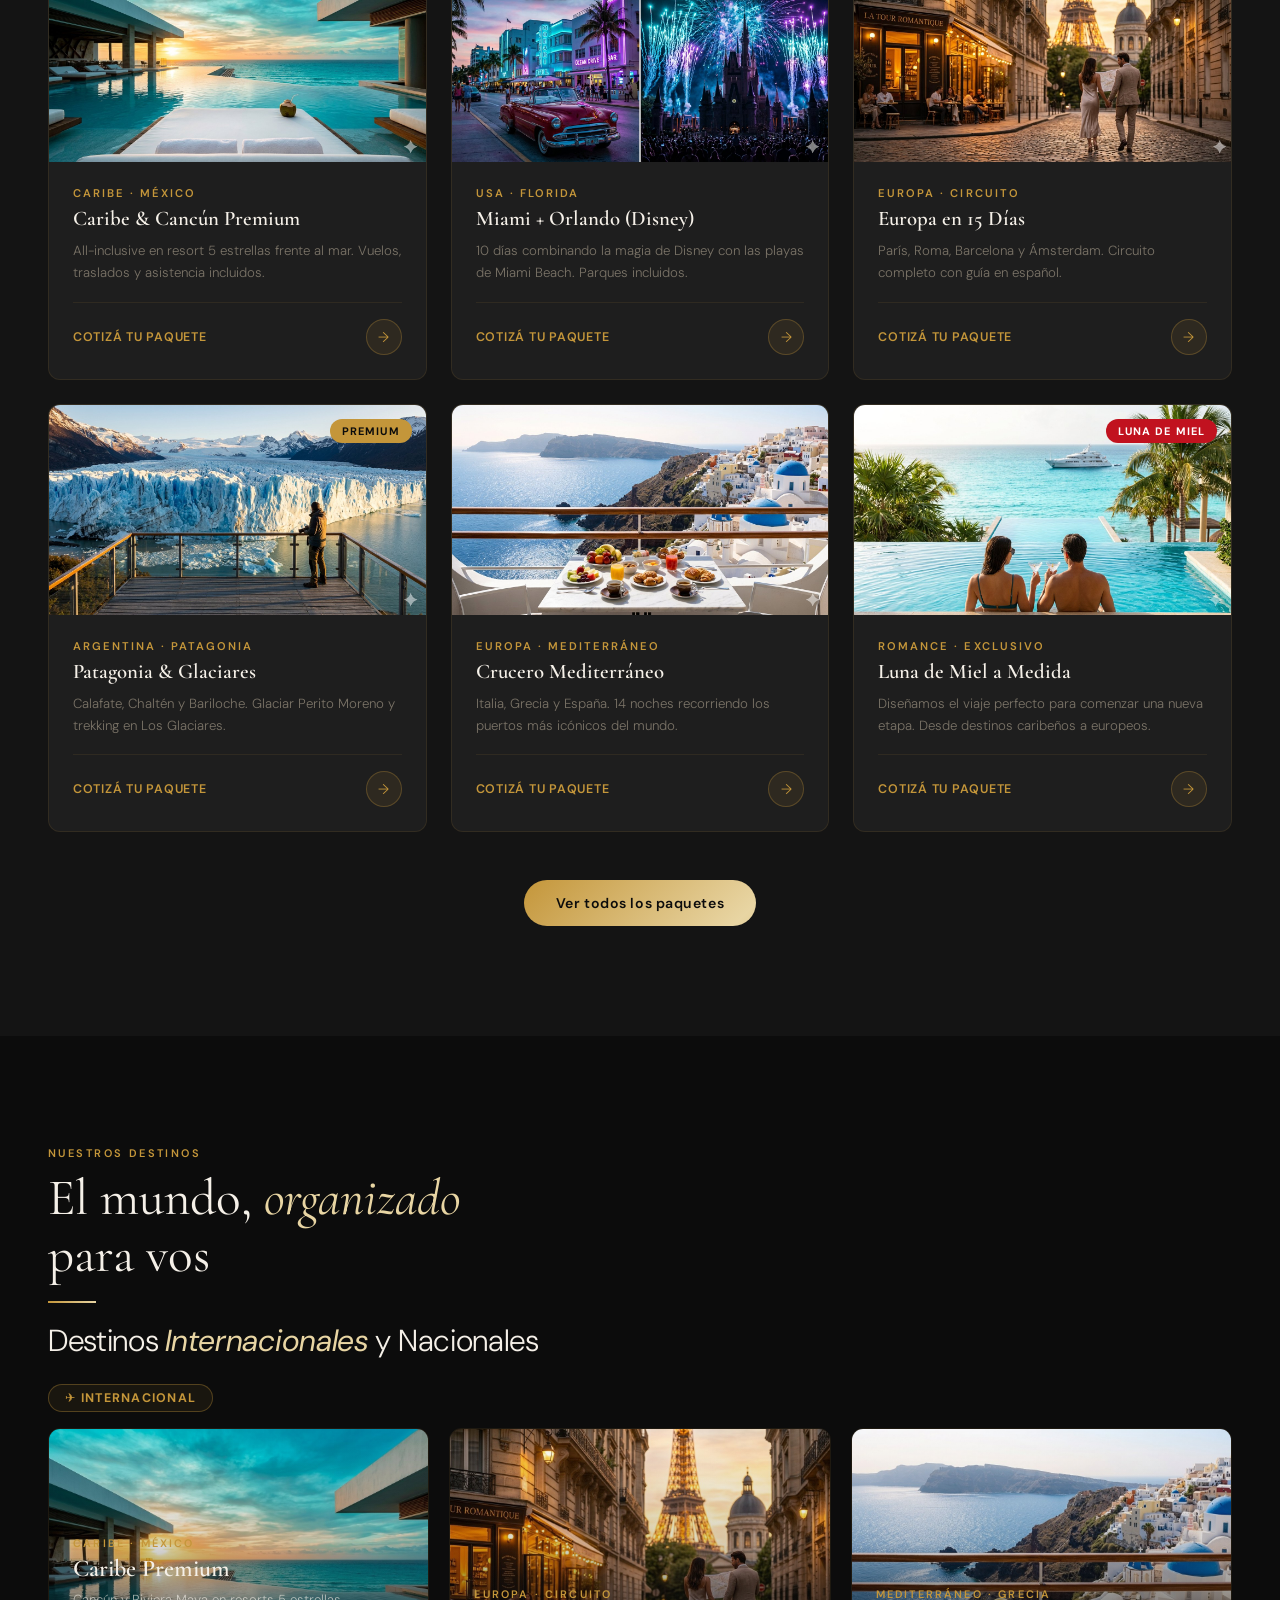
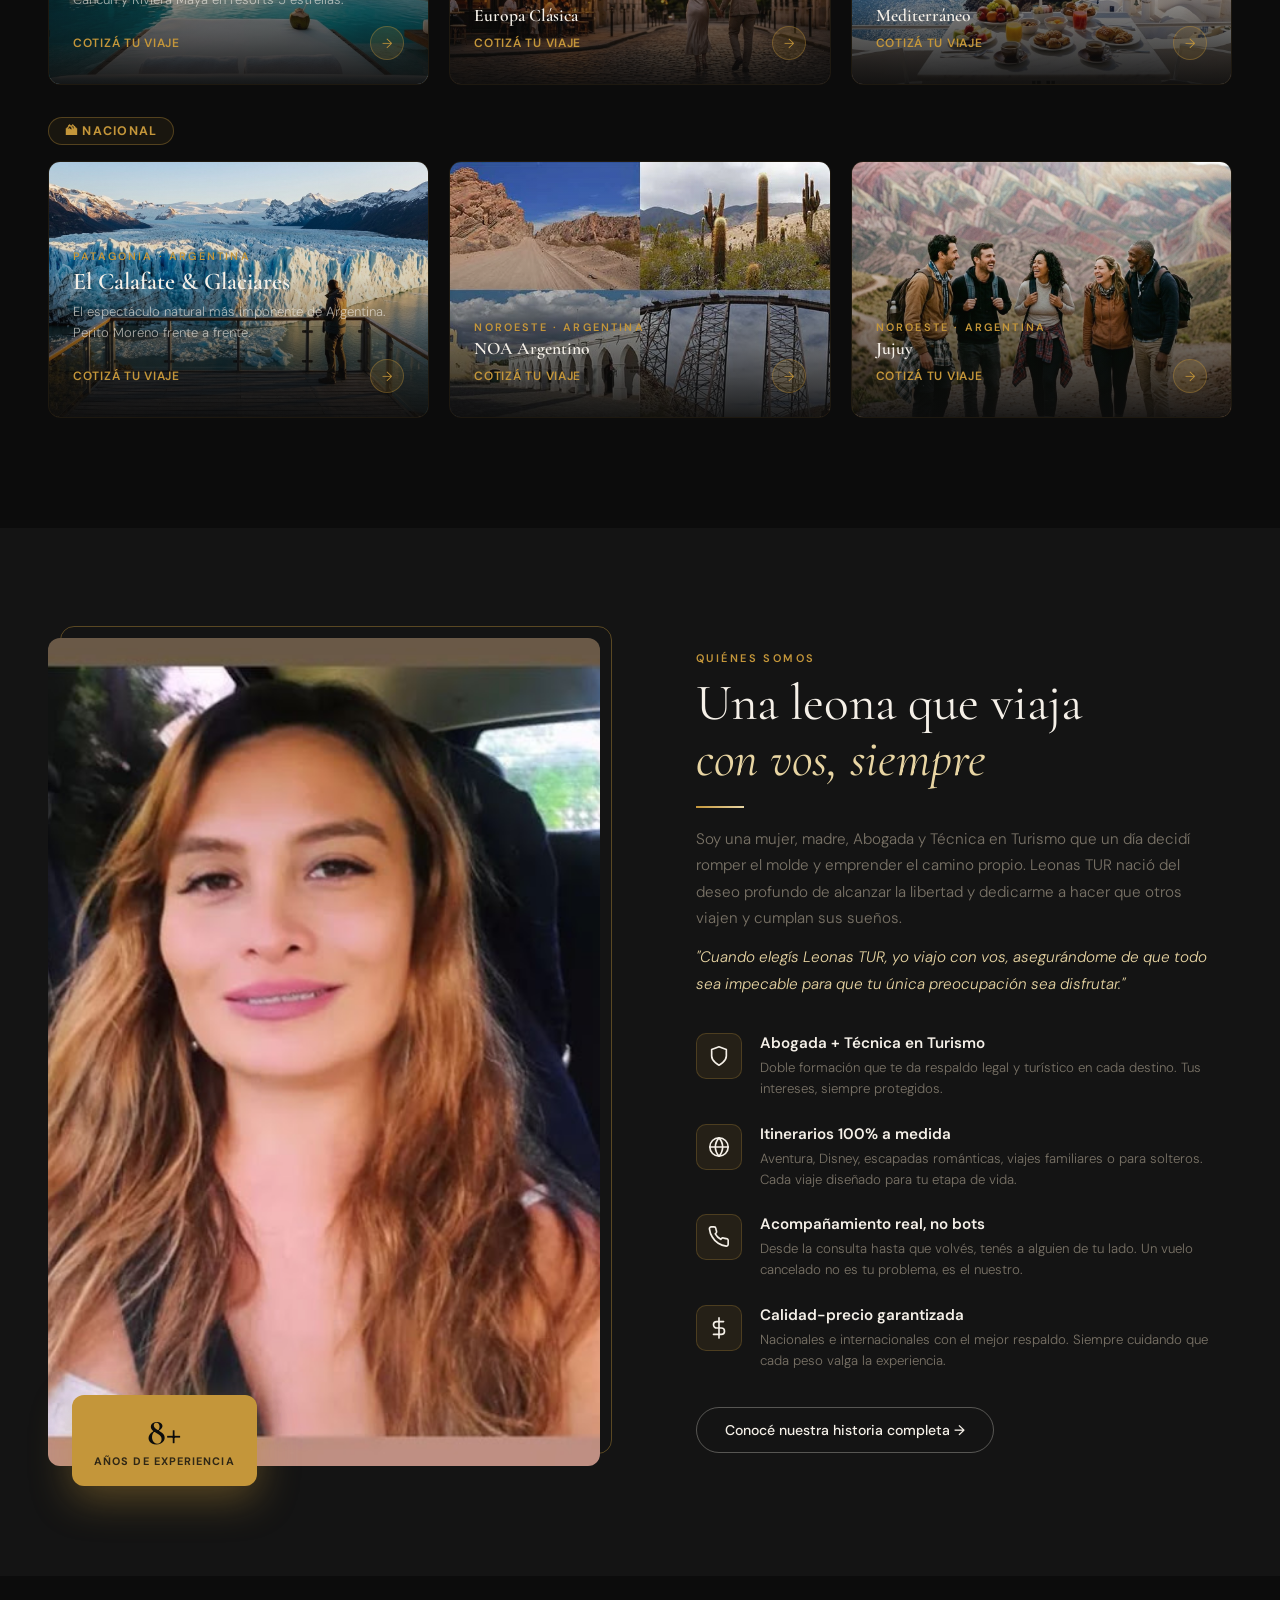
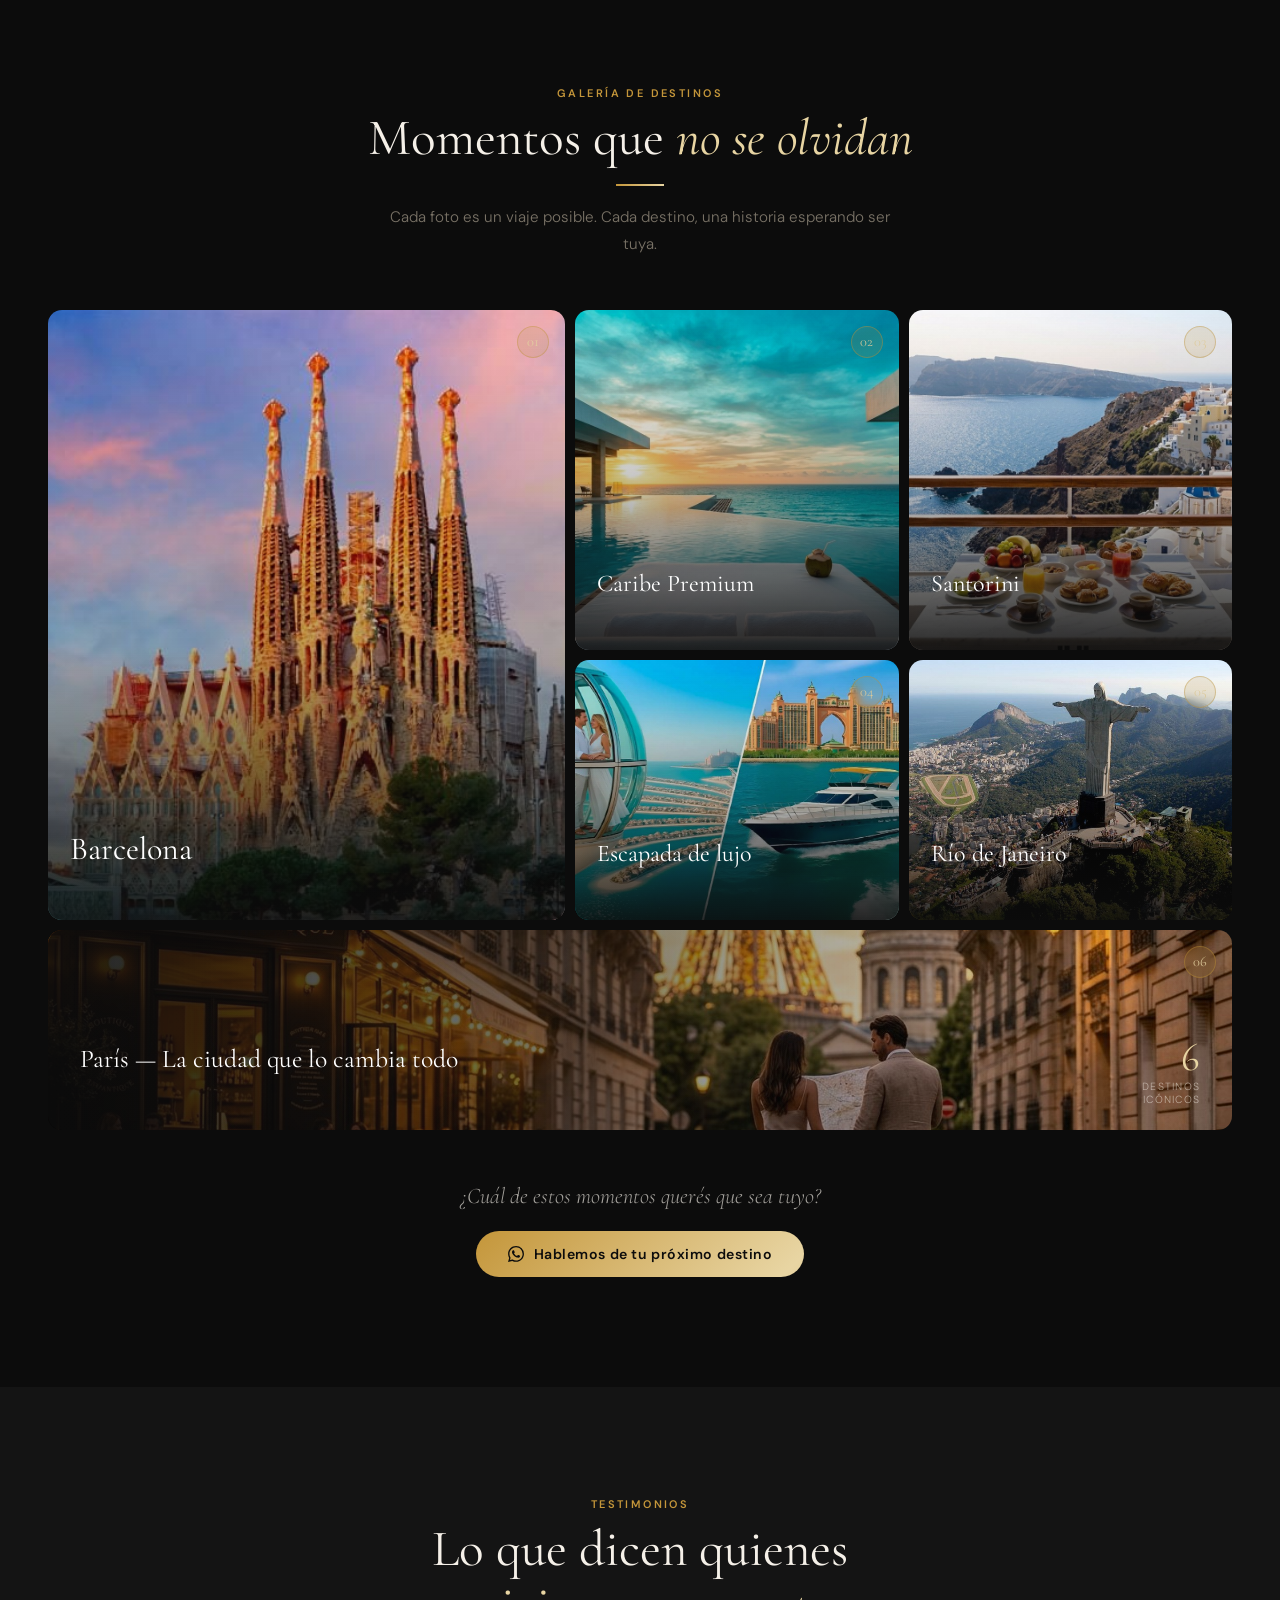
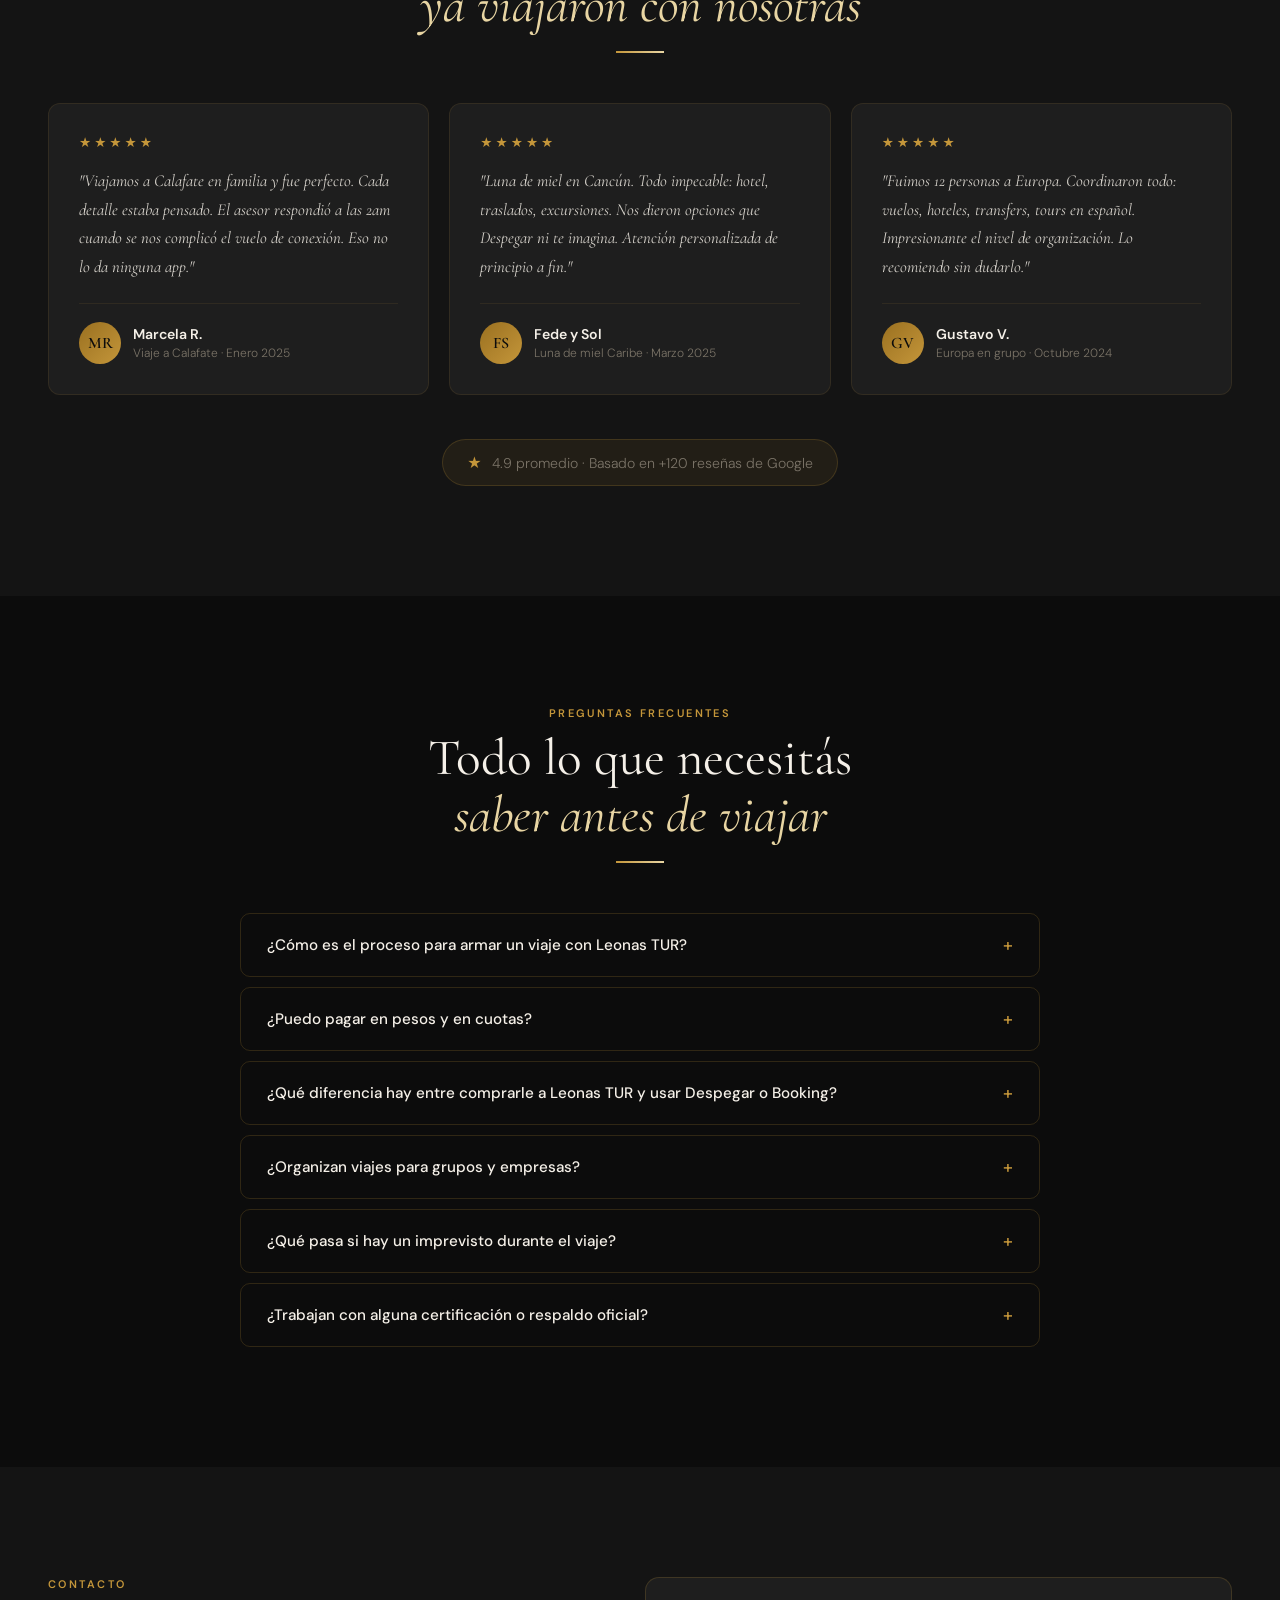
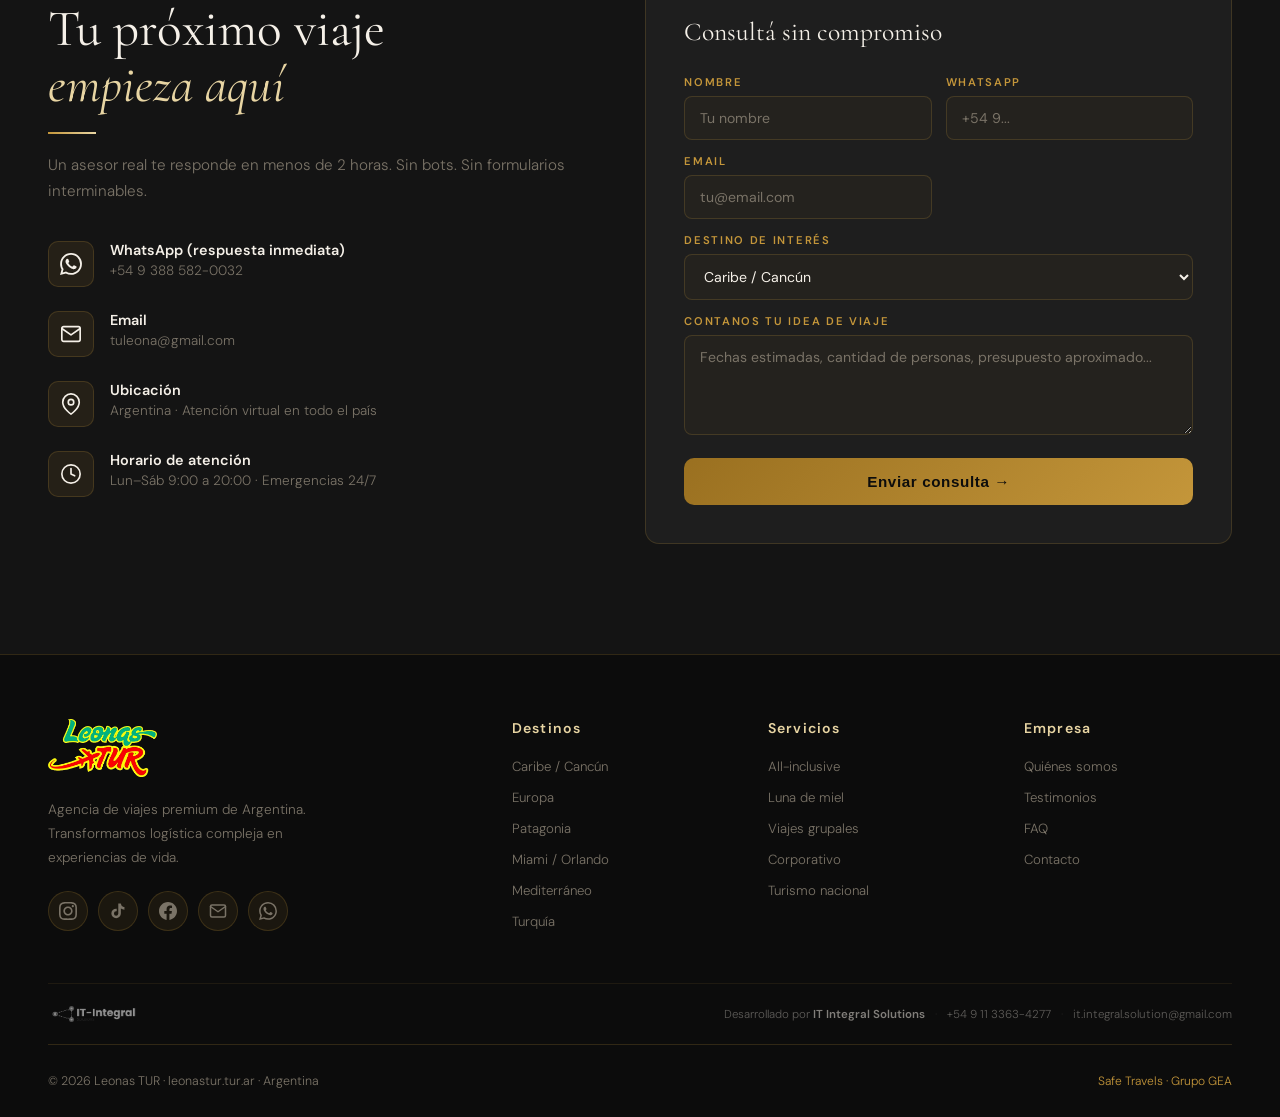
==== commit f5935fcc: "Update hero with beach image" ====
--- a/index.html
+++ b/index.html
@@ -54,7 +54,7 @@
 <!-- HERO -->
 <section id="hero">
   <div class="hero-bg">
-    <img src="assets/images/hero/hero-playa-turleona-optimized.png" alt="Playa tropical de aguas turquesa y palmeras"/>
+    <img src="assets/images/hero/hero-playa-palmas-turleona.png" alt="Playa tropical de aguas turquesa y palmeras"/>
   </div>
   <div class="hero-veil"></div>
   <div class="hero-veil2"></div>
--- a/css/style.css
+++ b/css/style.css
@@ -49,7 +49,7 @@
 /* HERO */
 #hero{min-height:100vh;position:relative;display:flex;align-items:center;overflow:hidden;}
 .hero-bg{position:absolute;inset:0;}
-.hero-bg img{width:100%;height:100%;object-fit:cover;object-position:center 30%;display:block;}
+.hero-bg img{width:100%;height:100%;object-fit:cover;object-position:center center;display:block;filter:saturate(1.02) contrast(1.02);}
 .hero-veil{position:absolute;inset:0;background:linear-gradient(to right,rgba(12,12,12,0.88) 0%,rgba(12,12,12,0.65) 55%,rgba(12,12,12,0.2) 100%);}
 .hero-veil2{position:absolute;inset:0;background:linear-gradient(to top,rgba(12,12,12,0.6) 0%,transparent 50%);}
 .hero-content{position:relative;z-index:2;padding:140px 0 100px;max-width:660px;}
